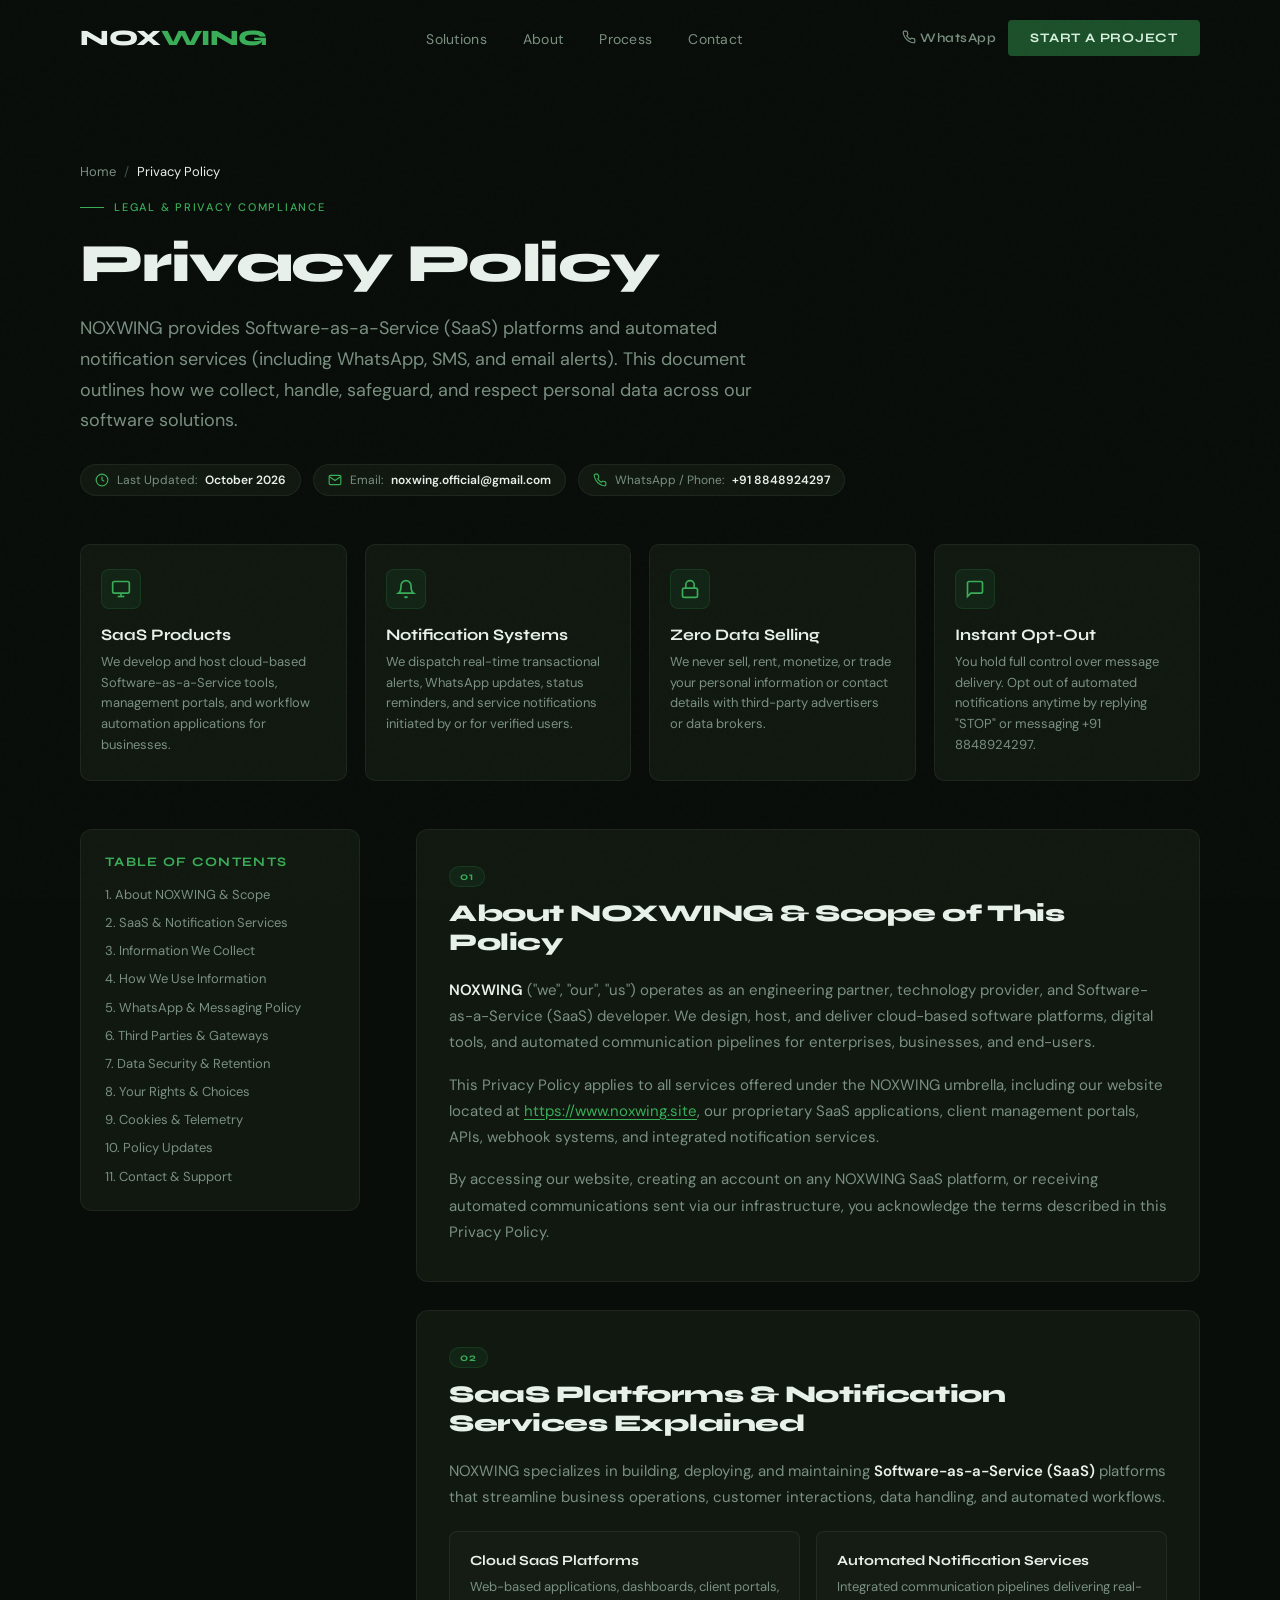
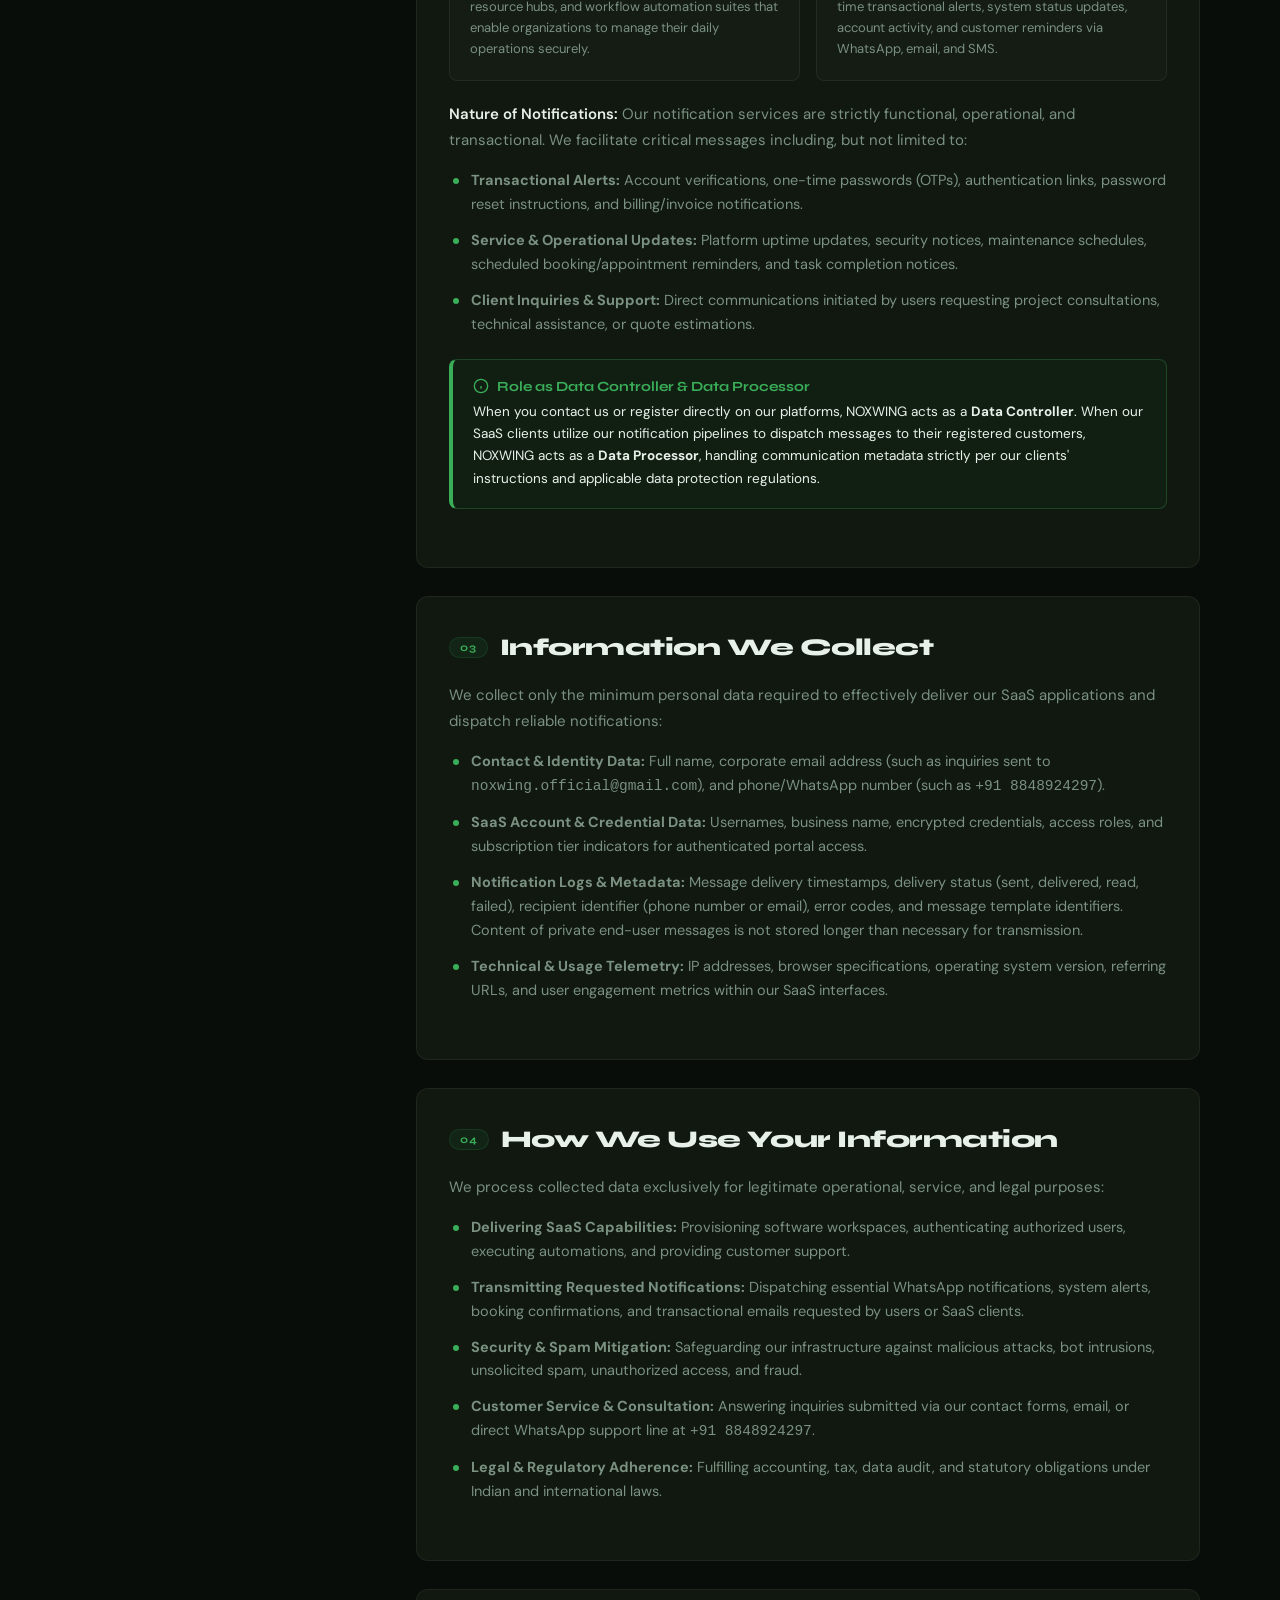
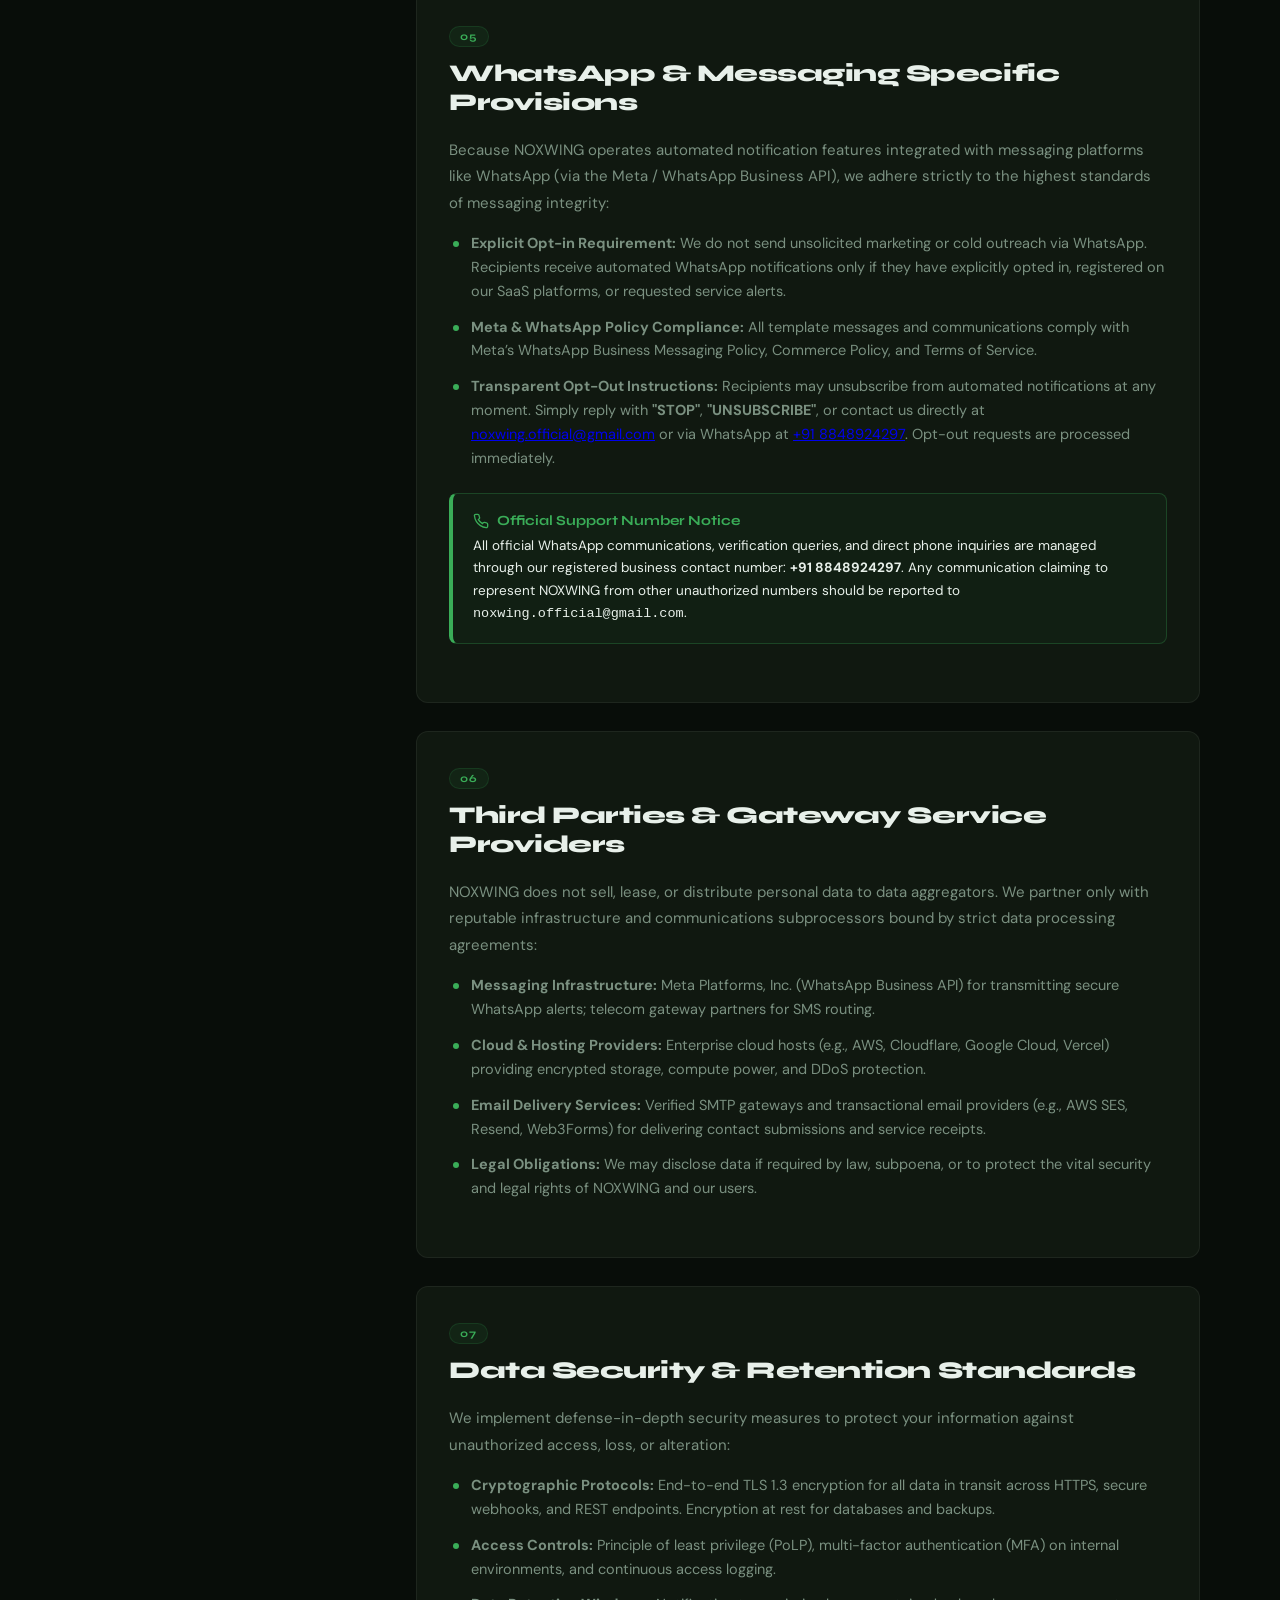
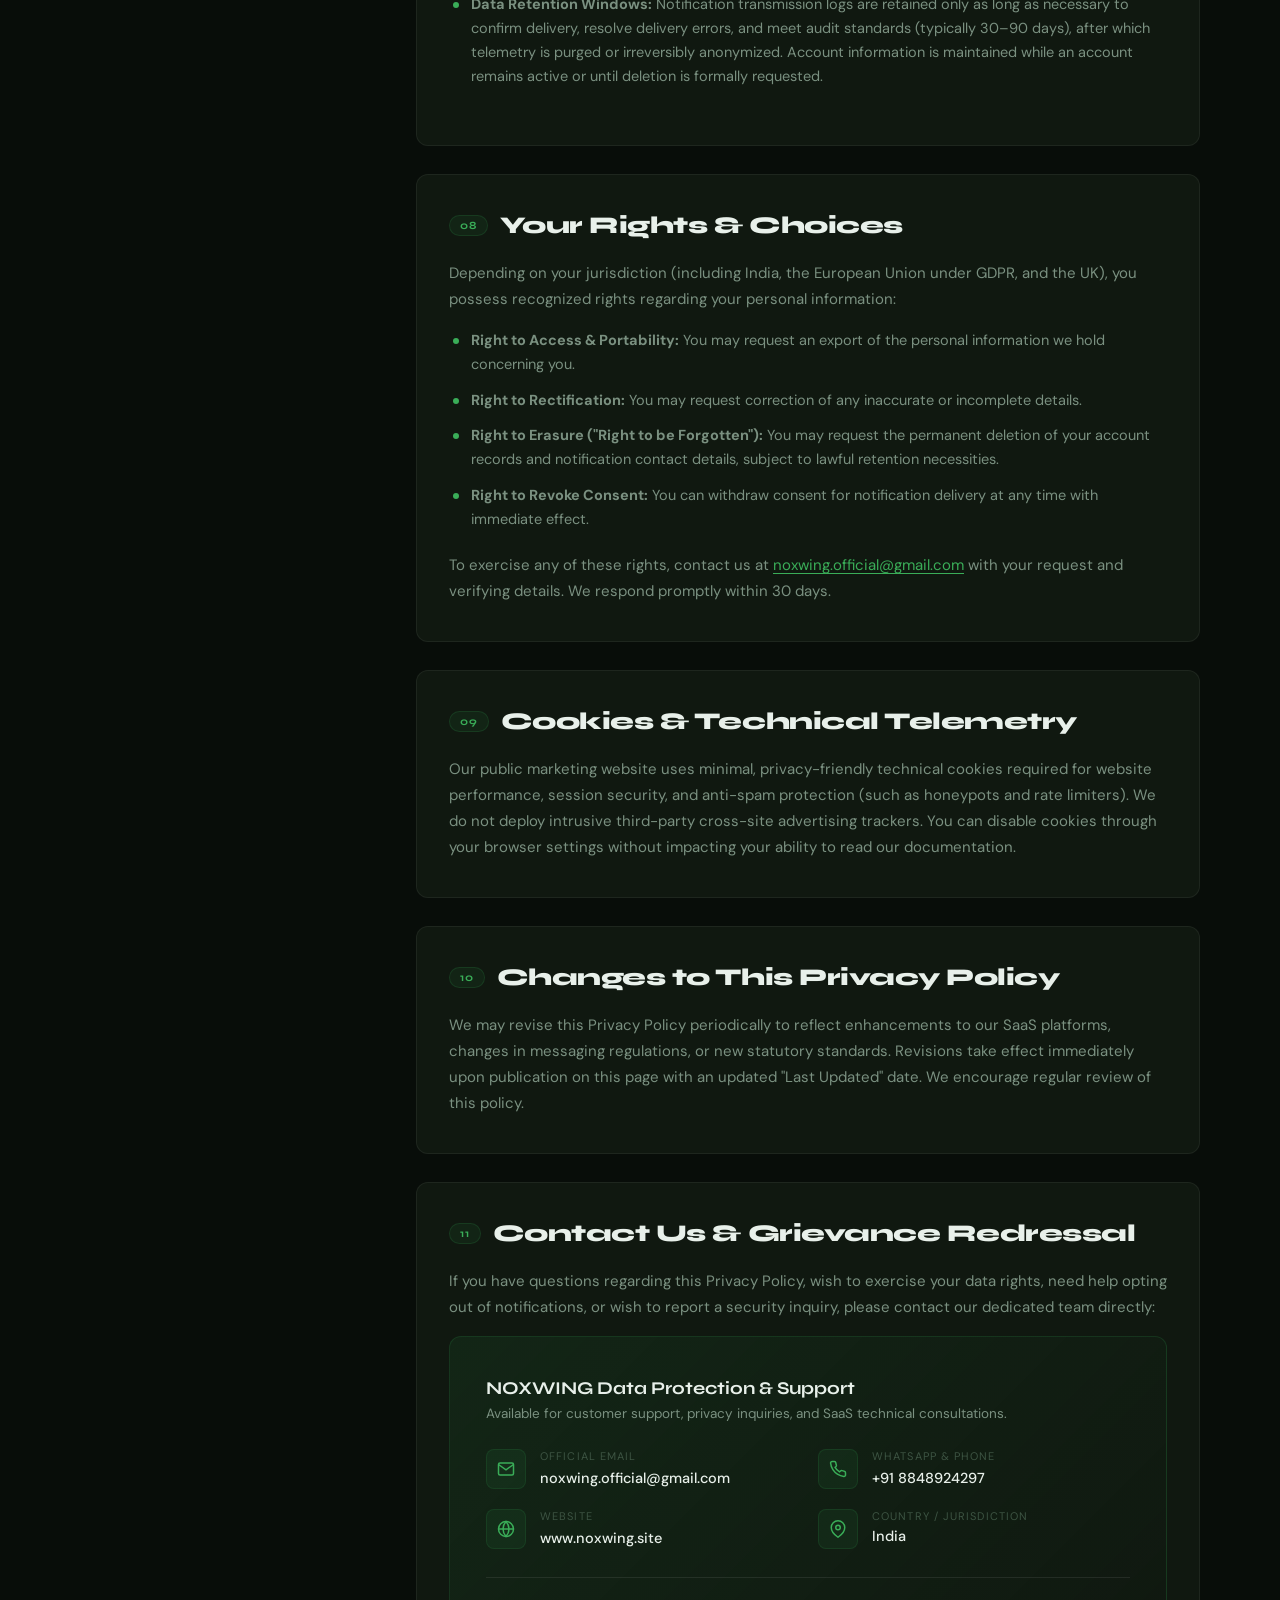
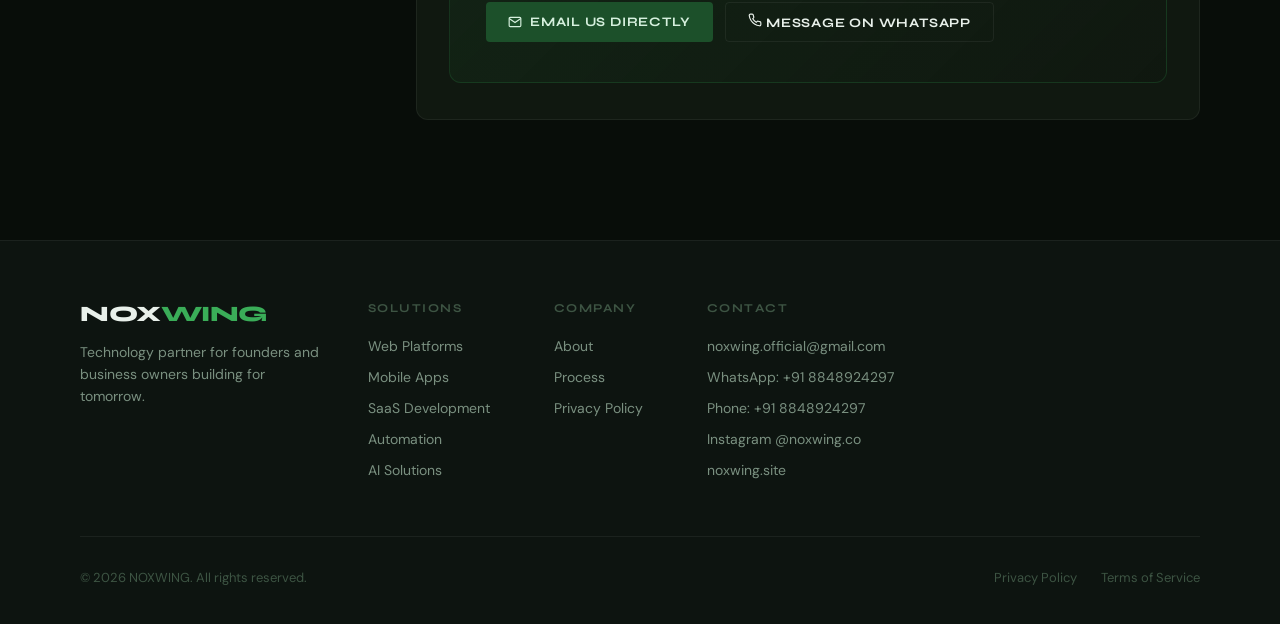
==== privacy.html @ ae10fa42 "feat: add SaaS & notification privacy policy and update footer contact info" ====
<!DOCTYPE html>
<html lang="en">

<head>
    <meta charset="UTF-8" />
    <meta name="viewport" content="width=device-width, initial-scale=1.0" />
    <meta http-equiv="X-UA-Compatible" content="IE=edge" />

    <meta name="theme-color" content="#080d09" />
    <meta name="googlebot" content="index, follow">
    <meta http-equiv="Content-Security-Policy" content="upgrade-insecure-requests">

    <title>Privacy Policy — NOXWING SaaS & Notification Services</title>

    <meta name="description"
        content="Privacy Policy for NOXWING. Learn how we collect, process, and protect data across our SaaS platforms and automated notification services (including WhatsApp and email)." />
    <meta name="keywords"
        content="NOXWING privacy policy, SaaS privacy, notification services privacy, WhatsApp notification policy, data protection, software as a service" />
    <meta name="author" content="NOXWING" />
    <meta name="robots" content="index, follow, max-image-preview:large" />

    <link rel="canonical" href="https://www.noxwing.site/privacy.html" />

    <!-- CSS -->
    <link rel="preload" href="/src/css/styles.css" as="style">
    <link rel="stylesheet" href="/src/css/styles.css" />

    <!-- FAVICONS -->
    <link rel="icon" href="/public/favicon.ico">
    <link rel="apple-touch-icon" sizes="180x180" href="/public/apple-touch-icon.png">
    <link rel="icon" type="image/png" sizes="32x32" href="/public/favicon-32x32.png">
    <link rel="icon" type="image/png" sizes="16x16" href="/public/favicon-16x16.png">
    <link rel="manifest" href="/public/site.webmanifest">

    <!-- OPEN GRAPH -->
    <meta property="og:type" content="website" />
    <meta property="og:title" content="Privacy Policy — NOXWING SaaS & Notification Services" />
    <meta property="og:description"
        content="Learn how NOXWING handles user data with integrity across our SaaS platforms and notification systems." />
    <meta property="og:url" content="https://www.noxwing.site/privacy.html" />
    <meta property="og:image" content="https://www.noxwing.site/public/og-image.jpg" />

    <!-- TWITTER -->
    <meta name="twitter:card" content="summary_large_image" />
    <meta name="twitter:title" content="Privacy Policy — NOXWING SaaS & Notification Services" />
    <meta name="twitter:description"
        content="Learn how NOXWING handles user data with integrity across our SaaS platforms and notification systems." />
    <meta name="twitter:image" content="https://www.noxwing.site/public/og-image.jpg" />

    <!-- SCHEMA -->
    <script type="application/ld+json">
    {
      "@context": "https://schema.org",
      "@type": "WebPage",
      "name": "NOXWING Privacy Policy",
      "url": "https://www.noxwing.site/privacy.html",
      "description": "Privacy Policy for NOXWING SaaS platforms and automated notification services.",
      "publisher": {
        "@type": "Organization",
        "name": "NOXWING",
        "url": "https://www.noxwing.site/",
        "logo": "https://www.noxwing.site/public/logo.png",
        "email": "noxwing.official@gmail.com",
        "telephone": "+918848924297"
      }
    }
    </script>

    <!-- FONTS -->
    <link rel="preconnect" href="https://fonts.googleapis.com" />
    <link rel="preconnect" href="https://fonts.gstatic.com" crossorigin />
    <link href="https://fonts.googleapis.com/css2?family=Syne:wght@500;700;800&family=DM+Sans:wght@300;400;500;600&display=swap" rel="stylesheet" />
</head>

<body>

    <!-- NAV -->
    <nav id="navbar" class="scrolled">
        <div class="container">
            <div class="nav-inner">
                <a href="/" class="nav-logo">NOX<span>WING</span></a>
                <ul class="nav-links">
                    <li><a href="/#services">Solutions</a></li>
                    <li><a href="/#diff">About</a></li>
                    <li><a href="/#process">Process</a></li>
                    <li><a href="/#cta">Contact</a></li>
                </ul>
                <div class="nav-cta">
                    <a href="https://wa.me/918848924297" target="_blank" rel="noopener noreferrer" class="btn-ghost">
                        <svg width="14" height="14" viewBox="0 0 24 24" fill="none" stroke="currentColor" stroke-width="2" style="margin-right:4px;">
                            <path d="M22 16.92v3a2 2 0 0 1-2.18 2 19.79 19.79 0 0 1-8.63-3.07 19.5 19.5 0 0 1-6-6 19.79 19.79 0 0 1-3.07-8.67A2 2 0 0 1 4.11 2h3a2 2 0 0 1 2 1.72 12.84 12.84 0 0 0 .7 2.81 2 2 0 0 1-.45 2.11L8.09 9.91a16 16 0 0 0 6 6l1.27-1.27a2 2 0 0 1 2.11-.45 12.84 12.84 0 0 0 2.81.7A2 2 0 0 1 22 16.92z" />
                        </svg>
                        WhatsApp
                    </a>
                    <a href="/#cta" class="btn-primary">Start a Project</a>
                    <button class="nav-hamburger" id="nav-hamburger" aria-label="Open menu">
                        <span></span><span></span><span></span>
                    </button>
                </div>
            </div>
        </div>
    </nav>

    <!-- MOBILE MENU -->
    <div class="mobile-menu" id="mobile-menu">
        <a href="/" class="mobile-nav-link">Home</a>
        <a href="/#services" class="mobile-nav-link">Solutions</a>
        <a href="/#process" class="mobile-nav-link">Process</a>
        <a href="/#cta" class="mobile-nav-link">Contact</a>
        <div class="mobile-menu-actions">
            <a href="https://wa.me/918848924297" target="_blank" rel="noopener noreferrer" class="btn-outline mobile-nav-link">+91 8848924297</a>
            <a href="/#cta" class="btn-primary mobile-nav-link">Start a Project</a>
        </div>
    </div>

    <!-- MAIN CONTENT -->
    <main class="policy-main">
        <div class="container">

            <!-- HERO -->
            <div class="policy-hero">
                <div class="policy-breadcrumb">
                    <a href="/">Home</a>
                    <span>/</span>
                    <span style="color: var(--text);">Privacy Policy</span>
                </div>
                <div class="section-tag">LEGAL & PRIVACY COMPLIANCE</div>
                <h1 class="policy-title">Privacy Policy</h1>
                <p class="policy-subtitle">
                    NOXWING provides Software-as-a-Service (SaaS) platforms and automated notification services (including WhatsApp, SMS, and email alerts). This document outlines how we collect, handle, safeguard, and respect personal data across our software solutions.
                </p>

                <div class="policy-meta-bar">
                    <div class="policy-meta-pill">
                        <svg width="14" height="14" viewBox="0 0 24 24" fill="none" stroke="currentColor" stroke-width="2">
                            <circle cx="12" cy="12" r="10" />
                            <polyline points="12 6 12 12 16 14" />
                        </svg>
                        Last Updated: <strong>October 2026</strong>
                    </div>
                    <div class="policy-meta-pill">
                        <svg width="14" height="14" viewBox="0 0 24 24" fill="none" stroke="currentColor" stroke-width="2">
                            <path d="M4 4h16c1.1 0 2 .9 2 2v12c0 1.1-.9 2-2 2H4c-1.1 0-2-.9-2-2V6c0-1.1.9-2 2-2z" />
                            <polyline points="22,6 12,13 2,6" />
                        </svg>
                        Email: <strong>noxwing.official@gmail.com</strong>
                    </div>
                    <div class="policy-meta-pill">
                        <svg width="14" height="14" viewBox="0 0 24 24" fill="none" stroke="currentColor" stroke-width="2">
                            <path d="M22 16.92v3a2 2 0 0 1-2.18 2 19.79 19.79 0 0 1-8.63-3.07 19.5 19.5 0 0 1-6-6 19.79 19.79 0 0 1-3.07-8.67A2 2 0 0 1 4.11 2h3a2 2 0 0 1 2 1.72 12.84 12.84 0 0 0 .7 2.81 2 2 0 0 1-.45 2.11L8.09 9.91a16 16 0 0 0 6 6l1.27-1.27a2 2 0 0 1 2.11-.45 12.84 12.84 0 0 0 2.81.7A2 2 0 0 1 22 16.92z" />
                        </svg>
                        WhatsApp / Phone: <strong>+91 8848924297</strong>
                    </div>
                </div>
            </div>

            <!-- KEY PILLARS (SUMMARY CARDS) -->
            <div class="policy-summary-grid">
                <div class="policy-summary-card">
                    <div class="policy-summary-icon">
                        <svg width="20" height="20" viewBox="0 0 24 24" fill="none" stroke="currentColor" stroke-width="2">
                            <rect x="2" y="3" width="20" height="14" rx="2" ry="2" />
                            <line x1="8" y1="21" x2="16" y2="21" />
                            <line x1="12" y1="17" x2="12" y2="21" />
                        </svg>
                    </div>
                    <div class="policy-summary-title">SaaS Products</div>
                    <p class="policy-summary-desc">
                        We develop and host cloud-based Software-as-a-Service tools, management portals, and workflow automation applications for businesses.
                    </p>
                </div>

                <div class="policy-summary-card">
                    <div class="policy-summary-icon">
                        <svg width="20" height="20" viewBox="0 0 24 24" fill="none" stroke="currentColor" stroke-width="2">
                            <path d="M18 8A6 6 0 0 0 6 8c0 7-3 9-3 9h18s-3-2-3-9" />
                            <path d="M13.73 21a2 2 0 0 1-3.46 0" />
                        </svg>
                    </div>
                    <div class="policy-summary-title">Notification Systems</div>
                    <p class="policy-summary-desc">
                        We dispatch real-time transactional alerts, WhatsApp updates, status reminders, and service notifications initiated by or for verified users.
                    </p>
                </div>

                <div class="policy-summary-card">
                    <div class="policy-summary-icon">
                        <svg width="20" height="20" viewBox="0 0 24 24" fill="none" stroke="currentColor" stroke-width="2">
                            <rect x="3" y="11" width="18" height="11" rx="2" ry="2" />
                            <path d="M7 11V7a5 5 0 0 1 10 0v4" />
                        </svg>
                    </div>
                    <div class="policy-summary-title">Zero Data Selling</div>
                    <p class="policy-summary-desc">
                        We never sell, rent, monetize, or trade your personal information or contact details with third-party advertisers or data brokers.
                    </p>
                </div>

                <div class="policy-summary-card">
                    <div class="policy-summary-icon">
                        <svg width="20" height="20" viewBox="0 0 24 24" fill="none" stroke="currentColor" stroke-width="2">
                            <path d="M21 15a2 2 0 0 1-2 2H7l-4 4V5a2 2 0 0 1 2-2h14a2 2 0 0 1 2 2z" />
                        </svg>
                    </div>
                    <div class="policy-summary-title">Instant Opt-Out</div>
                    <p class="policy-summary-desc">
                        You hold full control over message delivery. Opt out of automated notifications anytime by replying "STOP" or messaging +91 8848924297.
                    </p>
                </div>
            </div>

            <!-- LAYOUT WITH SIDEBAR TOC & CONTENT -->
            <div class="policy-layout">

                <!-- SIDEBAR TOC -->
                <aside class="policy-sidebar">
                    <div class="policy-toc-title">Table of Contents</div>
                    <ul class="policy-toc-list">
                        <li><a href="#section-1" class="policy-toc-link">1. About NOXWING & Scope</a></li>
                        <li><a href="#section-2" class="policy-toc-link">2. SaaS & Notification Services</a></li>
                        <li><a href="#section-3" class="policy-toc-link">3. Information We Collect</a></li>
                        <li><a href="#section-4" class="policy-toc-link">4. How We Use Information</a></li>
                        <li><a href="#section-5" class="policy-toc-link">5. WhatsApp & Messaging Policy</a></li>
                        <li><a href="#section-6" class="policy-toc-link">6. Third Parties & Gateways</a></li>
                        <li><a href="#section-7" class="policy-toc-link">7. Data Security & Retention</a></li>
                        <li><a href="#section-8" class="policy-toc-link">8. Your Rights & Choices</a></li>
                        <li><a href="#section-9" class="policy-toc-link">9. Cookies & Telemetry</a></li>
                        <li><a href="#section-10" class="policy-toc-link">10. Policy Updates</a></li>
                        <li><a href="#section-11" class="policy-toc-link">11. Contact & Support</a></li>
                    </ul>
                </aside>

                <!-- MAIN ARTICLE CONTENT -->
                <div class="policy-content">

                    <!-- SECTION 1 -->
                    <section id="section-1" class="policy-section-card">
                        <div class="policy-section-header">
                            <span class="policy-section-badge">01</span>
                            <h2 class="policy-section-title">About NOXWING & Scope of This Policy</h2>
                        </div>
                        <p class="policy-p">
                            <strong>NOXWING</strong> ("we", "our", "us") operates as an engineering partner, technology provider, and Software-as-a-Service (SaaS) developer. We design, host, and deliver cloud-based software platforms, digital tools, and automated communication pipelines for enterprises, businesses, and end-users.
                        </p>
                        <p class="policy-p">
                            This Privacy Policy applies to all services offered under the NOXWING umbrella, including our website located at <a href="https://www.noxwing.site/">https://www.noxwing.site</a>, our proprietary SaaS applications, client management portals, APIs, webhook systems, and integrated notification services.
                        </p>
                        <p class="policy-p">
                            By accessing our website, creating an account on any NOXWING SaaS platform, or receiving automated communications sent via our infrastructure, you acknowledge the terms described in this Privacy Policy.
                        </p>
                    </section>

                    <!-- SECTION 2 -->
                    <section id="section-2" class="policy-section-card">
                        <div class="policy-section-header">
                            <span class="policy-section-badge">02</span>
                            <h2 class="policy-section-title">SaaS Platforms & Notification Services Explained</h2>
                        </div>
                        <p class="policy-p">
                            NOXWING specializes in building, deploying, and maintaining <strong>Software-as-a-Service (SaaS)</strong> platforms that streamline business operations, customer interactions, data handling, and automated workflows.
                        </p>

                        <div class="policy-grid-2">
                            <div class="policy-box">
                                <div class="policy-box-title">Cloud SaaS Platforms</div>
                                <div class="policy-box-desc">
                                    Web-based applications, dashboards, client portals, resource hubs, and workflow automation suites that enable organizations to manage their daily operations securely.
                                </div>
                            </div>
                            <div class="policy-box">
                                <div class="policy-box-title">Automated Notification Services</div>
                                <div class="policy-box-desc">
                                    Integrated communication pipelines delivering real-time transactional alerts, system status updates, account activity, and customer reminders via WhatsApp, email, and SMS.
                                </div>
                            </div>
                        </div>

                        <p class="policy-p">
                            <strong>Nature of Notifications:</strong> Our notification services are strictly functional, operational, and transactional. We facilitate critical messages including, but not limited to:
                        </p>
                        <ul class="policy-list">
                            <li class="policy-list-item">
                                <span class="policy-list-bullet"></span>
                                <div><strong>Transactional Alerts:</strong> Account verifications, one-time passwords (OTPs), authentication links, password reset instructions, and billing/invoice notifications.</div>
                            </li>
                            <li class="policy-list-item">
                                <span class="policy-list-bullet"></span>
                                <div><strong>Service & Operational Updates:</strong> Platform uptime updates, security notices, maintenance schedules, scheduled booking/appointment reminders, and task completion notices.</div>
                            </li>
                            <li class="policy-list-item">
                                <span class="policy-list-bullet"></span>
                                <div><strong>Client Inquiries & Support:</strong> Direct communications initiated by users requesting project consultations, technical assistance, or quote estimations.</div>
                            </li>
                        </ul>

                        <div class="policy-callout">
                            <div class="policy-callout-title">
                                <svg width="16" height="16" viewBox="0 0 24 24" fill="none" stroke="currentColor" stroke-width="2">
                                    <circle cx="12" cy="12" r="10" />
                                    <line x1="12" y1="16" x2="12" y2="12" />
                                    <line x1="12" y1="8" x2="12.01" y2="8" />
                                </svg>
                                Role as Data Controller & Data Processor
                            </div>
                            <div class="policy-callout-text">
                                When you contact us or register directly on our platforms, NOXWING acts as a <strong>Data Controller</strong>. When our SaaS clients utilize our notification pipelines to dispatch messages to their registered customers, NOXWING acts as a <strong>Data Processor</strong>, handling communication metadata strictly per our clients' instructions and applicable data protection regulations.
                            </div>
                        </div>
                    </section>

                    <!-- SECTION 3 -->
                    <section id="section-3" class="policy-section-card">
                        <div class="policy-section-header">
                            <span class="policy-section-badge">03</span>
                            <h2 class="policy-section-title">Information We Collect</h2>
                        </div>
                        <p class="policy-p">
                            We collect only the minimum personal data required to effectively deliver our SaaS applications and dispatch reliable notifications:
                        </p>

                        <ul class="policy-list">
                            <li class="policy-list-item">
                                <span class="policy-list-bullet"></span>
                                <div><strong>Contact & Identity Data:</strong> Full name, corporate email address (such as inquiries sent to <code>noxwing.official@gmail.com</code>), and phone/WhatsApp number (such as <code>+91 8848924297</code>).</div>
                            </li>
                            <li class="policy-list-item">
                                <span class="policy-list-bullet"></span>
                                <div><strong>SaaS Account & Credential Data:</strong> Usernames, business name, encrypted credentials, access roles, and subscription tier indicators for authenticated portal access.</div>
                            </li>
                            <li class="policy-list-item">
                                <span class="policy-list-bullet"></span>
                                <div><strong>Notification Logs & Metadata:</strong> Message delivery timestamps, delivery status (sent, delivered, read, failed), recipient identifier (phone number or email), error codes, and message template identifiers. Content of private end-user messages is not stored longer than necessary for transmission.</div>
                            </li>
                            <li class="policy-list-item">
                                <span class="policy-list-bullet"></span>
                                <div><strong>Technical & Usage Telemetry:</strong> IP addresses, browser specifications, operating system version, referring URLs, and user engagement metrics within our SaaS interfaces.</div>
                            </li>
                        </ul>
                    </section>

                    <!-- SECTION 4 -->
                    <section id="section-4" class="policy-section-card">
                        <div class="policy-section-header">
                            <span class="policy-section-badge">04</span>
                            <h2 class="policy-section-title">How We Use Your Information</h2>
                        </div>
                        <p class="policy-p">We process collected data exclusively for legitimate operational, service, and legal purposes:</p>
                        <ul class="policy-list">
                            <li class="policy-list-item">
                                <span class="policy-list-bullet"></span>
                                <div><strong>Delivering SaaS Capabilities:</strong> Provisioning software workspaces, authenticating authorized users, executing automations, and providing customer support.</div>
                            </li>
                            <li class="policy-list-item">
                                <span class="policy-list-bullet"></span>
                                <div><strong>Transmitting Requested Notifications:</strong> Dispatching essential WhatsApp notifications, system alerts, booking confirmations, and transactional emails requested by users or SaaS clients.</div>
                            </li>
                            <li class="policy-list-item">
                                <span class="policy-list-bullet"></span>
                                <div><strong>Security & Spam Mitigation:</strong> Safeguarding our infrastructure against malicious attacks, bot intrusions, unsolicited spam, unauthorized access, and fraud.</div>
                            </li>
                            <li class="policy-list-item">
                                <span class="policy-list-bullet"></span>
                                <div><strong>Customer Service & Consultation:</strong> Answering inquiries submitted via our contact forms, email, or direct WhatsApp support line at <code>+91 8848924297</code>.</div>
                            </li>
                            <li class="policy-list-item">
                                <span class="policy-list-bullet"></span>
                                <div><strong>Legal & Regulatory Adherence:</strong> Fulfilling accounting, tax, data audit, and statutory obligations under Indian and international laws.</div>
                            </li>
                        </ul>
                    </section>

                    <!-- SECTION 5 -->
                    <section id="section-5" class="policy-section-card">
                        <div class="policy-section-header">
                            <span class="policy-section-badge">05</span>
                            <h2 class="policy-section-title">WhatsApp & Messaging Specific Provisions</h2>
                        </div>
                        <p class="policy-p">
                            Because NOXWING operates automated notification features integrated with messaging platforms like WhatsApp (via the Meta / WhatsApp Business API), we adhere strictly to the highest standards of messaging integrity:
                        </p>

                        <ul class="policy-list">
                            <li class="policy-list-item">
                                <span class="policy-list-bullet"></span>
                                <div><strong>Explicit Opt-in Requirement:</strong> We do not send unsolicited marketing or cold outreach via WhatsApp. Recipients receive automated WhatsApp notifications only if they have explicitly opted in, registered on our SaaS platforms, or requested service alerts.</div>
                            </li>
                            <li class="policy-list-item">
                                <span class="policy-list-bullet"></span>
                                <div><strong>Meta & WhatsApp Policy Compliance:</strong> All template messages and communications comply with Meta’s WhatsApp Business Messaging Policy, Commerce Policy, and Terms of Service.</div>
                            </li>
                            <li class="policy-list-item">
                                <span class="policy-list-bullet"></span>
                                <div><strong>Transparent Opt-Out Instructions:</strong> Recipients may unsubscribe from automated notifications at any moment. Simply reply with <strong>"STOP"</strong>, <strong>"UNSUBSCRIBE"</strong>, or contact us directly at <a href="mailto:noxwing.official@gmail.com">noxwing.official@gmail.com</a> or via WhatsApp at <a href="https://wa.me/918848924297">+91 8848924297</a>. Opt-out requests are processed immediately.</div>
                            </li>
                        </ul>

                        <div class="policy-callout">
                            <div class="policy-callout-title">
                                <svg width="16" height="16" viewBox="0 0 24 24" fill="none" stroke="currentColor" stroke-width="2">
                                    <path d="M22 16.92v3a2 2 0 0 1-2.18 2 19.79 19.79 0 0 1-8.63-3.07 19.5 19.5 0 0 1-6-6 19.79 19.79 0 0 1-3.07-8.67A2 2 0 0 1 4.11 2h3a2 2 0 0 1 2 1.72 12.84 12.84 0 0 0 .7 2.81 2 2 0 0 1-.45 2.11L8.09 9.91a16 16 0 0 0 6 6l1.27-1.27a2 2 0 0 1 2.11-.45 12.84 12.84 0 0 0 2.81.7A2 2 0 0 1 22 16.92z" />
                                </svg>
                                Official Support Number Notice
                            </div>
                            <div class="policy-callout-text">
                                All official WhatsApp communications, verification queries, and direct phone inquiries are managed through our registered business contact number: <strong>+91 8848924297</strong>. Any communication claiming to represent NOXWING from other unauthorized numbers should be reported to <code>noxwing.official@gmail.com</code>.
                            </div>
                        </div>
                    </section>

                    <!-- SECTION 6 -->
                    <section id="section-6" class="policy-section-card">
                        <div class="policy-section-header">
                            <span class="policy-section-badge">06</span>
                            <h2 class="policy-section-title">Third Parties & Gateway Service Providers</h2>
                        </div>
                        <p class="policy-p">
                            NOXWING does not sell, lease, or distribute personal data to data aggregators. We partner only with reputable infrastructure and communications subprocessors bound by strict data processing agreements:
                        </p>
                        <ul class="policy-list">
                            <li class="policy-list-item">
                                <span class="policy-list-bullet"></span>
                                <div><strong>Messaging Infrastructure:</strong> Meta Platforms, Inc. (WhatsApp Business API) for transmitting secure WhatsApp alerts; telecom gateway partners for SMS routing.</div>
                            </li>
                            <li class="policy-list-item">
                                <span class="policy-list-bullet"></span>
                                <div><strong>Cloud & Hosting Providers:</strong> Enterprise cloud hosts (e.g., AWS, Cloudflare, Google Cloud, Vercel) providing encrypted storage, compute power, and DDoS protection.</div>
                            </li>
                            <li class="policy-list-item">
                                <span class="policy-list-bullet"></span>
                                <div><strong>Email Delivery Services:</strong> Verified SMTP gateways and transactional email providers (e.g., AWS SES, Resend, Web3Forms) for delivering contact submissions and service receipts.</div>
                            </li>
                            <li class="policy-list-item">
                                <span class="policy-list-bullet"></span>
                                <div><strong>Legal Obligations:</strong> We may disclose data if required by law, subpoena, or to protect the vital security and legal rights of NOXWING and our users.</div>
                            </li>
                        </ul>
                    </section>

                    <!-- SECTION 7 -->
                    <section id="section-7" class="policy-section-card">
                        <div class="policy-section-header">
                            <span class="policy-section-badge">07</span>
                            <h2 class="policy-section-title">Data Security & Retention Standards</h2>
                        </div>
                        <p class="policy-p">
                            We implement defense-in-depth security measures to protect your information against unauthorized access, loss, or alteration:
                        </p>
                        <ul class="policy-list">
                            <li class="policy-list-item">
                                <span class="policy-list-bullet"></span>
                                <div><strong>Cryptographic Protocols:</strong> End-to-end TLS 1.3 encryption for all data in transit across HTTPS, secure webhooks, and REST endpoints. Encryption at rest for databases and backups.</div>
                            </li>
                            <li class="policy-list-item">
                                <span class="policy-list-bullet"></span>
                                <div><strong>Access Controls:</strong> Principle of least privilege (PoLP), multi-factor authentication (MFA) on internal environments, and continuous access logging.</div>
                            </li>
                            <li class="policy-list-item">
                                <span class="policy-list-bullet"></span>
                                <div><strong>Data Retention Windows:</strong> Notification transmission logs are retained only as long as necessary to confirm delivery, resolve delivery errors, and meet audit standards (typically 30–90 days), after which telemetry is purged or irreversibly anonymized. Account information is maintained while an account remains active or until deletion is formally requested.</div>
                            </li>
                        </ul>
                    </section>

                    <!-- SECTION 8 -->
                    <section id="section-8" class="policy-section-card">
                        <div class="policy-section-header">
                            <span class="policy-section-badge">08</span>
                            <h2 class="policy-section-title">Your Rights & Choices</h2>
                        </div>
                        <p class="policy-p">
                            Depending on your jurisdiction (including India, the European Union under GDPR, and the UK), you possess recognized rights regarding your personal information:
                        </p>
                        <ul class="policy-list">
                            <li class="policy-list-item">
                                <span class="policy-list-bullet"></span>
                                <div><strong>Right to Access & Portability:</strong> You may request an export of the personal information we hold concerning you.</div>
                            </li>
                            <li class="policy-list-item">
                                <span class="policy-list-bullet"></span>
                                <div><strong>Right to Rectification:</strong> You may request correction of any inaccurate or incomplete details.</div>
                            </li>
                            <li class="policy-list-item">
                                <span class="policy-list-bullet"></span>
                                <div><strong>Right to Erasure ("Right to be Forgotten"):</strong> You may request the permanent deletion of your account records and notification contact details, subject to lawful retention necessities.</div>
                            </li>
                            <li class="policy-list-item">
                                <span class="policy-list-bullet"></span>
                                <div><strong>Right to Revoke Consent:</strong> You can withdraw consent for notification delivery at any time with immediate effect.</div>
                            </li>
                        </ul>
                        <p class="policy-p">
                            To exercise any of these rights, contact us at <a href="mailto:noxwing.official@gmail.com">noxwing.official@gmail.com</a> with your request and verifying details. We respond promptly within 30 days.
                        </p>
                    </section>

                    <!-- SECTION 9 -->
                    <section id="section-9" class="policy-section-card">
                        <div class="policy-section-header">
                            <span class="policy-section-badge">09</span>
                            <h2 class="policy-section-title">Cookies & Technical Telemetry</h2>
                        </div>
                        <p class="policy-p">
                            Our public marketing website uses minimal, privacy-friendly technical cookies required for website performance, session security, and anti-spam protection (such as honeypots and rate limiters). We do not deploy intrusive third-party cross-site advertising trackers. You can disable cookies through your browser settings without impacting your ability to read our documentation.
                        </p>
                    </section>

                    <!-- SECTION 10 -->
                    <section id="section-10" class="policy-section-card">
                        <div class="policy-section-header">
                            <span class="policy-section-badge">10</span>
                            <h2 class="policy-section-title">Changes to This Privacy Policy</h2>
                        </div>
                        <p class="policy-p">
                            We may revise this Privacy Policy periodically to reflect enhancements to our SaaS platforms, changes in messaging regulations, or new statutory standards. Revisions take effect immediately upon publication on this page with an updated "Last Updated" date. We encourage regular review of this policy.
                        </p>
                    </section>

                    <!-- SECTION 11: CONTACT CARD -->
                    <section id="section-11" class="policy-section-card">
                        <div class="policy-section-header">
                            <span class="policy-section-badge">11</span>
                            <h2 class="policy-section-title">Contact Us & Grievance Redressal</h2>
                        </div>
                        <p class="policy-p">
                            If you have questions regarding this Privacy Policy, wish to exercise your data rights, need help opting out of notifications, or wish to report a security inquiry, please contact our dedicated team directly:
                        </p>

                        <div class="policy-contact-card">
                            <div class="policy-box-title" style="font-size: 18px; margin-bottom: 4px;">NOXWING Data Protection & Support</div>
                            <p style="font-size: 13.5px; color: var(--text-muted); line-height: 1.6;">
                                Available for customer support, privacy inquiries, and SaaS technical consultations.
                            </p>

                            <div class="policy-contact-grid">
                                <div class="policy-contact-item">
                                    <div class="policy-contact-icon">
                                        <svg width="18" height="18" viewBox="0 0 24 24" fill="none" stroke="currentColor" stroke-width="2">
                                            <path d="M4 4h16c1.1 0 2 .9 2 2v12c0 1.1-.9 2-2 2H4c-1.1 0-2-.9-2-2V6c0-1.1.9-2 2-2z" />
                                            <polyline points="22,6 12,13 2,6" />
                                        </svg>
                                    </div>
                                    <div>
                                        <div class="policy-contact-label">Official Email</div>
                                        <a href="mailto:noxwing.official@gmail.com" class="policy-contact-val">noxwing.official@gmail.com</a>
                                    </div>
                                </div>

                                <div class="policy-contact-item">
                                    <div class="policy-contact-icon">
                                        <svg width="18" height="18" viewBox="0 0 24 24" fill="none" stroke="currentColor" stroke-width="2">
                                            <path d="M22 16.92v3a2 2 0 0 1-2.18 2 19.79 19.79 0 0 1-8.63-3.07 19.5 19.5 0 0 1-6-6 19.79 19.79 0 0 1-3.07-8.67A2 2 0 0 1 4.11 2h3a2 2 0 0 1 2 1.72 12.84 12.84 0 0 0 .7 2.81 2 2 0 0 1-.45 2.11L8.09 9.91a16 16 0 0 0 6 6l1.27-1.27a2 2 0 0 1 2.11-.45 12.84 12.84 0 0 0 2.81.7A2 2 0 0 1 22 16.92z" />
                                        </svg>
                                    </div>
                                    <div>
                                        <div class="policy-contact-label">WhatsApp & Phone</div>
                                        <a href="https://wa.me/918848924297" target="_blank" rel="noopener noreferrer" class="policy-contact-val">+91 8848924297</a>
                                    </div>
                                </div>

                                <div class="policy-contact-item">
                                    <div class="policy-contact-icon">
                                        <svg width="18" height="18" viewBox="0 0 24 24" fill="none" stroke="currentColor" stroke-width="2">
                                            <circle cx="12" cy="12" r="10" />
                                            <path d="M2 12h20M12 2a15.3 15.3 0 0 1 4 10 15.3 15.3 0 0 1-4 10 15.3 15.3 0 0 1-4-10 15.3 15.3 0 0 1 4-10z" />
                                        </svg>
                                    </div>
                                    <div>
                                        <div class="policy-contact-label">Website</div>
                                        <a href="https://www.noxwing.site/" target="_blank" rel="noopener noreferrer" class="policy-contact-val">www.noxwing.site</a>
                                    </div>
                                </div>

                                <div class="policy-contact-item">
                                    <div class="policy-contact-icon">
                                        <svg width="18" height="18" viewBox="0 0 24 24" fill="none" stroke="currentColor" stroke-width="2">
                                            <path d="M21 10c0 7-9 13-9 13s-9-6-9-13a9 9 0 0 1 18 0z" />
                                            <circle cx="12" cy="10" r="3" />
                                        </svg>
                                    </div>
                                    <div>
                                        <div class="policy-contact-label">Country / Jurisdiction</div>
                                        <div class="policy-contact-val">India</div>
                                    </div>
                                </div>
                            </div>

                            <div class="policy-actions-row">
                                <a href="mailto:noxwing.official@gmail.com" class="btn-primary">
                                    <svg width="14" height="14" viewBox="0 0 24 24" fill="none" stroke="currentColor" stroke-width="2">
                                        <path d="M4 4h16c1.1 0 2 .9 2 2v12c0 1.1-.9 2-2 2H4c-1.1 0-2-.9-2-2V6c0-1.1.9-2 2-2z" />
                                        <polyline points="22,6 12,13 2,6" />
                                    </svg>
                                    Email Us Directly
                                </a>
                                <a href="https://wa.me/918848924297" target="_blank" rel="noopener noreferrer" class="btn-outline">
                                    <svg width="14" height="14" viewBox="0 0 24 24" fill="none" stroke="currentColor" stroke-width="2">
                                        <path d="M22 16.92v3a2 2 0 0 1-2.18 2 19.79 19.79 0 0 1-8.63-3.07 19.5 19.5 0 0 1-6-6 19.79 19.79 0 0 1-3.07-8.67A2 2 0 0 1 4.11 2h3a2 2 0 0 1 2 1.72 12.84 12.84 0 0 0 .7 2.81 2 2 0 0 1-.45 2.11L8.09 9.91a16 16 0 0 0 6 6l1.27-1.27a2 2 0 0 1 2.11-.45 12.84 12.84 0 0 0 2.81.7A2 2 0 0 1 22 16.92z" />
                                    </svg>
                                    Message on WhatsApp
                                </a>
                            </div>
                        </div>
                    </section>

                </div>
            </div>

        </div>
    </main>

    <!-- FOOTER -->
    <footer>
        <div class="container">
            <div class="footer-top">
                <div class="footer-brand">
                    <div class="footer-logo">NOX<span>WING</span></div>
                    <p class="footer-tagline">Technology partner for founders and business owners building for tomorrow.
                    </p>
                </div>
                <div class="footer-cols">
                    <div>
                        <div class="footer-col-title">Solutions</div>
                        <ul class="footer-links">
                            <li><a href="/#services">Web Platforms</a></li>
                            <li><a href="/#services">Mobile Apps</a></li>
                            <li><a href="/#services">SaaS Development</a></li>
                            <li><a href="/#services">Automation</a></li>
                            <li><a href="/#services">AI Solutions</a></li>
                        </ul>
                    </div>
                    <div>
                        <div class="footer-col-title">Company</div>
                        <ul class="footer-links">
                            <li><a href="/#diff">About</a></li>
                            <li><a href="/#process">Process</a></li>
                            <li><a href="/privacy.html">Privacy Policy</a></li>
                        </ul>
                    </div>
                    <div style="grid-column: 1 / -1">
                        <div class="footer-col-title">Contact</div>
                        <ul class="footer-links">
                            <li><a href="mailto:noxwing.official@gmail.com">noxwing.official@gmail.com</a></li>
                            <li><a href="https://wa.me/918848924297" target="_blank"
                                    rel="noopener noreferrer">WhatsApp: +91 8848924297</a></li>
                            <li><a href="tel:+918848924297">Phone: +91 8848924297</a></li>
                            <li><a href="https://www.instagram.com/noxwing.co/" target="_blank"
                                    rel="noopener noreferrer">Instagram @noxwing.co</a></li>
                            <li><a href="https://www.noxwing.site/" target="_blank"
                                    rel="noopener noreferrer">noxwing.site</a></li>
                        </ul>
                    </div>
                </div>
            </div>
            <div class="footer-bottom">
                <span class="footer-copy">© 2026 NOXWING. All rights reserved.</span>
                <div class="footer-legal">
                    <a href="/privacy.html">Privacy Policy</a>
                    <a href="#">Terms of Service</a>
                </div>
            </div>
        </div>
    </footer>

    <script src="/src/js/main.js"></script>
</body>

</html>
---- src/css/styles.css ----
:root {
  --green: #1c502a;
  --green-mid: #2a7a40;
  --green-bright: #3aad58;
  --green-glow: rgba(28, 80, 42, 0.4);
  --green-soft: rgba(58, 173, 88, 0.08);
  --bg: #080d09;
  --bg-2: #0d1410;
  --bg-card: #101810;
  --border: rgba(255, 255, 255, 0.06);
  --border-green: rgba(28, 80, 42, 0.5);
  --text: #e8f0ea;
  --text-muted: #7a9080;
  --text-dim: #3d5443;
}

*,
*::before,
*::after {
  box-sizing: border-box;
  margin: 0;
  padding: 0;
}

html {
  scroll-behavior: smooth;
}

body {
  font-family: "DM Sans", sans-serif;
  background: var(--bg);
  color: var(--text);
  overflow-x: hidden;
  -webkit-font-smoothing: antialiased;
}

h1,
h2,
h3,
h4,
h5,
.font-display {
  font-family: "Syne", sans-serif;
}

/* ── PAGE LOADER ── */
#page-loader {
  position: fixed;
  inset: 0;
  z-index: 99999;
  background: var(--bg);
  display: flex;
  flex-direction: column;
  align-items: center;
  justify-content: center;
  gap: 28px;
  transition:
    opacity 0.7s cubic-bezier(0.16, 1, 0.3, 1),
    visibility 0.7s;
}

#page-loader.hidden {
  opacity: 0;
  visibility: hidden;
  pointer-events: none;
}

.loader-orb {
  position: absolute;
  width: 500px;
  height: 500px;
  border-radius: 50%;
  background: radial-gradient(
    circle,
    rgba(28, 80, 42, 0.2) 0%,
    transparent 70%
  );
  pointer-events: none;
  animation: orb-pulse 2.4s ease-in-out infinite;
}

@keyframes orb-pulse {
  0%,
  100% {
    transform: scale(1);
    opacity: 0.5;
  }

  50% {
    transform: scale(1.12);
    opacity: 1;
  }
}

.loader-logo {
  font-family: "Syne", sans-serif;
  font-size: 30px;
  font-weight: 800;
  letter-spacing: -0.5px;
  color: var(--text);
  position: relative;
  z-index: 1;
  animation: fadeUp 0.5s cubic-bezier(0.16, 1, 0.3, 1) 0.1s both;
}

.loader-logo span {
  color: var(--green-bright);
}

@keyframes fadeUp {
  from {
    opacity: 0;
    transform: translateY(14px);
  }

  to {
    opacity: 1;
    transform: translateY(0);
  }
}

.loader-bar-wrap {
  width: 220px;
  height: 2px;
  background: rgba(255, 255, 255, 0.05);
  border-radius: 2px;
  overflow: hidden;
  position: relative;
  z-index: 1;
  animation: fadeUp 0.4s cubic-bezier(0.16, 1, 0.3, 1) 0.2s both;
}

.loader-bar {
  height: 100%;
  width: 0%;
  background: linear-gradient(90deg, var(--green) 0%, var(--green-bright) 100%);
  border-radius: 2px;
  transition: width 0.3s cubic-bezier(0.16, 1, 0.3, 1);
}

.loader-label {
  font-size: 11px;
  letter-spacing: 0.16em;
  text-transform: uppercase;
  color: var(--text-dim);
  position: relative;
  z-index: 1;
  animation: fadeUp 0.4s cubic-bezier(0.16, 1, 0.3, 1) 0.3s both;
  min-height: 16px;
}

/* ── NOISE ── */
body::before {
  content: "";
  position: fixed;
  inset: 0;
  background-image: url("data:image/svg+xml,%3Csvg viewBox='0 0 256 256' xmlns='http://www.w3.org/2000/svg'%3E%3Cfilter id='n'%3E%3CfeTurbulence type='fractalNoise' baseFrequency='0.9' numOctaves='4' stitchTiles='stitch'/%3E%3C/filter%3E%3Crect width='100%25' height='100%25' filter='url(%23n)' opacity='0.035'/%3E%3C/svg%3E");
  pointer-events: none;
  z-index: 9999;
  opacity: 0.4;
}

/* ── SCROLLBAR ── */
::-webkit-scrollbar {
  width: 3px;
}

::-webkit-scrollbar-track {
  background: var(--bg);
}

::-webkit-scrollbar-thumb {
  background: var(--green);
  border-radius: 2px;
}

/* ── CONTAINER ── */
.container {
  max-width: 1200px;
  margin: 0 auto;
  padding: 0 16px;
}

@media (min-width: 480px) {
  .container {
    padding: 0 20px;
  }
}

@media (min-width: 768px) {
  .container {
    padding: 0 40px;
  }
}

/* ── NAV ── */
nav {
  position: fixed;
  top: 0;
  left: 0;
  right: 0;
  z-index: 100;
  padding: 16px 0;
  transition:
    background 0.4s,
    border-color 0.4s;
}

@media (min-width: 768px) {
  nav {
    padding: 20px 0;
  }
}

nav.scrolled {
  background: rgba(8, 13, 9, 0.88);
  backdrop-filter: blur(20px);
  border-bottom: 1px solid var(--border);
}

.nav-inner {
  display: flex;
  align-items: center;
  justify-content: space-between;
  gap: 12px;
}

.nav-logo {
  font-family: "Syne", sans-serif;
  font-size: 20px;
  font-weight: 800;
  letter-spacing: -0.5px;
  color: var(--text);
  text-decoration: none;
  flex-shrink: 0;
}

@media (min-width: 768px) {
  .nav-logo {
    font-size: 22px;
  }
}

.nav-logo span {
  color: var(--green-bright);
}

.nav-links {
  display: none;
  gap: 28px;
  list-style: none;
}

@media (min-width: 768px) {
  .nav-links {
    display: flex;
    gap: 28px;
  }
}

@media (min-width: 1024px) {
  .nav-links {
    gap: 36px;
  }
}

.nav-links a {
  font-size: 14px;
  font-weight: 400;
  color: var(--text-muted);
  text-decoration: none;
  letter-spacing: 0.02em;
  transition: color 0.2s;
}

.nav-links a:hover {
  color: var(--text);
}

.nav-cta {
  display: flex;
  gap: 8px;
  align-items: center;
}

@media (min-width: 768px) {
  .nav-cta {
    gap: 12px;
  }
}

.btn-ghost {
  font-family: "Syne", sans-serif;
  font-size: 12px;
  font-weight: 600;
  color: var(--text-muted);
  background: none;
  border: none;
  cursor: pointer;
  letter-spacing: 0.04em;
  text-decoration: none;
  transition: color 0.2s;
  padding: 8px 0;
  display: none;
}

@media (min-width: 480px) {
  .btn-ghost {
    display: inline-flex;
    font-size: 13px;
  }
}

.btn-ghost:hover {
  color: var(--text);
}

.btn-primary {
  font-family: "Syne", sans-serif;
  font-size: 11px;
  font-weight: 700;
  letter-spacing: 0.06em;
  text-transform: uppercase;
  background: var(--green);
  color: #d6f0de;
  border: none;
  cursor: pointer;
  padding: 9px 14px;
  border-radius: 4px;
  text-decoration: none;
  transition:
    background 0.2s,
    transform 0.15s,
    box-shadow 0.2s;
  white-space: nowrap;
  display: inline-flex;
  align-items: center;
  gap: 8px;
}

@media (min-width: 480px) {
  .btn-primary {
    font-size: 12px;
    padding: 10px 18px;
  }
}

@media (min-width: 768px) {
  .btn-primary {
    font-size: 13px;
    padding: 10px 22px;
  }
}

.btn-primary:hover {
  background: var(--green-mid);
  transform: translateY(-1px);
  box-shadow: 0 8px 30px rgba(28, 80, 42, 0.4);
}

.btn-outline {
  font-family: "Syne", sans-serif;
  font-size: 13px;
  font-weight: 700;
  letter-spacing: 0.06em;
  text-transform: uppercase;
  background: transparent;
  color: var(--text);
  border: 1px solid var(--border);
  cursor: pointer;
  padding: 10px 22px;
  border-radius: 4px;
  text-decoration: none;
  transition:
    border-color 0.2s,
    background 0.2s,
    transform 0.15s;
  white-space: nowrap;
}

.btn-outline:hover {
  border-color: var(--green-mid);
  background: var(--green-soft);
  transform: translateY(-1px);
}

/* ── MOBILE MENU ── */
.nav-hamburger {
  display: flex;
  flex-direction: column;
  justify-content: center;
  gap: 5px;
  width: 36px;
  height: 36px;
  background: none;
  border: 1px solid var(--border);
  border-radius: 6px;
  cursor: pointer;
  padding: 8px;
  transition: border-color 0.2s;
}

@media (min-width: 768px) {
  .nav-hamburger {
    display: none;
  }
}

.nav-hamburger:hover {
  border-color: var(--border-green);
}

.nav-hamburger span {
  display: block;
  height: 1.5px;
  background: var(--text-muted);
  border-radius: 2px;
  transition:
    transform 0.3s,
    opacity 0.3s,
    background 0.2s;
}

.nav-hamburger.open span:nth-child(1) {
  transform: translateY(6.5px) rotate(45deg);
}

.nav-hamburger.open span:nth-child(2) {
  opacity: 0;
}

.nav-hamburger.open span:nth-child(3) {
  transform: translateY(-6.5px) rotate(-45deg);
}

.mobile-menu {
  display: none;
  position: fixed;
  top: 0;
  left: 0;
  right: 0;
  bottom: 0;
  z-index: 99;
  background: rgba(8, 13, 9, 0.97);
  backdrop-filter: blur(24px);
  flex-direction: column;
  align-items: center;
  justify-content: center;
  gap: 8px;
  padding: 80px 24px 40px;
}

.mobile-menu.open {
  display: flex;
}

.mobile-menu a {
  font-family: "Syne", sans-serif;
  font-size: 28px;
  font-weight: 800;
  letter-spacing: -0.02em;
  color: var(--text-muted);
  text-decoration: none;
  padding: 12px 0;
  transition: color 0.2s;
  width: 100%;
  text-align: center;
}

.mobile-menu a:hover {
  color: var(--text);
}

.mobile-menu-actions {
  display: flex;
  gap: 12px;
  margin-top: 32px;
  flex-wrap: wrap;
  justify-content: center;
}

/* ── HERO ── */

#hero {
  padding: 120px 0 80px;
}

#hero .container {
  display: flex;
  align-items: center;
  justify-content: space-between;
  gap: 40px;
}

@media (min-width: 768px) {
  #hero {
    padding: 160px 0 100px;
  }
}

.hero-glow {
  position: absolute;
  top: -10%;
  left: 50%;
  transform: translateX(-50%);
  width: 900px;
  height: 600px;
  background: radial-gradient(
    ellipse at center,
    rgba(28, 80, 42, 0.25) 0%,
    transparent 70%
  );
  pointer-events: none;
}

.hero-grid {
  position: absolute;
  inset: 0;
  background-image:
    linear-gradient(rgba(255, 255, 255, 0.025) 1px, transparent 1px),
    linear-gradient(90deg, rgba(255, 255, 255, 0.025) 1px, transparent 1px);
  background-size: 60px 60px;
  mask-image: radial-gradient(ellipse at 50% 0%, black 20%, transparent 80%);
  pointer-events: none;
}

.hero-content {
  position: relative;
  z-index: 2;
  width: 100%;
}

@media (min-width: 1024px) {
  .hero-content {
    width: 52%;
  }
}

.hero-tag {
  display: inline-flex;
  align-items: center;
  gap: 8px;
  font-size: 10px;
  font-weight: 500;
  letter-spacing: 0.12em;
  text-transform: uppercase;
  color: var(--green-bright);
  background: rgba(58, 173, 88, 0.08);
  border: 1px solid rgba(58, 173, 88, 0.18);
  padding: 5px 12px;
  border-radius: 100px;
  margin-bottom: 24px;
}

@media (min-width: 480px) {
  .hero-tag {
    font-size: 11px;
    padding: 6px 14px;
    margin-bottom: 32px;
  }
}

.hero-tag::before {
  content: "";
  width: 6px;
  height: 6px;
  background: var(--green-bright);
  border-radius: 50%;
  animation: pulse-dot 2s ease-in-out infinite;
  flex-shrink: 0;
}

@keyframes pulse-dot {
  0%,
  100% {
    opacity: 1;
    transform: scale(1);
  }

  50% {
    opacity: 0.5;
    transform: scale(0.7);
  }
}

.hero-headline {
  font-size: clamp(36px, 8vw, 88px);
  font-weight: 800;
  line-height: 1;
  letter-spacing: -0.035em;
  color: var(--text);
  max-width: 820px;
  margin-bottom: 20px;
}

@media (min-width: 480px) {
  .hero-headline {
    margin-bottom: 28px;
  }
}

.hero-headline .accent {
  background: linear-gradient(135deg, var(--green-bright) 0%, #6ee89a 100%);
  -webkit-background-clip: text;
  -webkit-text-fill-color: transparent;
  background-clip: text;
}

.hero-sub {
  font-size: 15px;
  font-weight: 300;
  line-height: 1.7;
  color: var(--text-muted);
  max-width: 500px;
  margin-bottom: 36px;
}

@media (min-width: 480px) {
  .hero-sub {
    font-size: 17px;
    margin-bottom: 48px;
  }
}

@media (min-width: 768px) {
  .hero-sub {
    font-size: 18px;
  }
}

.hero-actions {
  display: flex;
  gap: 12px;
  flex-wrap: wrap;
  align-items: center;
  margin-bottom: 56px;
}

@media (min-width: 480px) {
  .hero-actions {
    gap: 14px;
    margin-bottom: 72px;
  }
}

.hero-actions .btn-primary {
  padding: 13px 24px;
  font-size: 13px;
}

@media (min-width: 480px) {
  .hero-actions .btn-primary {
    padding: 14px 32px;
    font-size: 14px;
  }
}

.hero-actions .btn-outline {
  padding: 13px 24px;
  font-size: 13px;
}

@media (min-width: 480px) {
  .hero-actions .btn-outline {
    padding: 14px 32px;
    font-size: 14px;
  }
}

.hero-visual {
  position: absolute;
  right: 0;
  top: 0;
  bottom: 0;
  width: 52%;
  display: none;
  z-index: 2;
  pointer-events: none;
}

@media (min-width: 1024px) {
  .hero-visual {
    display: block;
  }
}

#hero-canvas {
  width: 100%;
  height: 100%;
  display: block;
  pointer-events: all;
  cursor: grab;
}

#hero-canvas:active {
  cursor: grabbing;
}

.canvas-hint {
  position: absolute;
  bottom: 48px;
  left: 50%;
  transform: translateX(-50%);
  font-size: 11px;
  letter-spacing: 0.14em;
  text-transform: uppercase;
  color: var(--text-dim);
  display: flex;
  align-items: center;
  gap: 8px;
  white-space: nowrap;
  animation: hint-fade 3s ease 2s forwards;
  opacity: 0;
}

@keyframes hint-fade {
  0% {
    opacity: 0;
    transform: translateX(-50%) translateY(6px);
  }

  20% {
    opacity: 1;
    transform: translateX(-50%) translateY(0);
  }

  80% {
    opacity: 1;
  }

  100% {
    opacity: 0;
  }
}

.hint-dot {
  width: 4px;
  height: 4px;
  border-radius: 50%;
  background: var(--green-bright);
  animation: pulse-dot 1.5s infinite;
}

.cube-controls {
  position: absolute;
  bottom: 48px;
  right: 24px;
  display: none;
  flex-direction: column;
  gap: 8px;
  z-index: 10;
}

@media (min-width: 1024px) {
  .cube-controls {
    display: flex;
  }
}

.cube-btn {
  font-family: "Syne", sans-serif;
  font-size: 10px;
  font-weight: 700;
  letter-spacing: 0.12em;
  text-transform: uppercase;
  padding: 7px 14px;
  border-radius: 4px;
  background: rgba(13, 20, 16, 0.8);
  border: 1px solid var(--border);
  color: var(--text-dim);
  cursor: pointer;
  transition:
    border-color 0.2s,
    color 0.2s,
    background 0.2s;
  backdrop-filter: blur(8px);
}

.cube-btn:hover,
.cube-btn.active {
  border-color: var(--border-green);
  color: var(--green-bright);
  background: rgba(28, 80, 42, 0.15);
}

/* ── SECTION BASE ── */
section {
  padding: 80px 0;
}

@media (min-width: 768px) {
  section {
    padding: 120px 0;
  }
}

.section-tag {
  font-size: 11px;
  font-weight: 500;
  letter-spacing: 0.16em;
  text-transform: uppercase;
  color: var(--green-bright);
  margin-bottom: 16px;
  display: flex;
  align-items: center;
  gap: 10px;
}

@media (min-width: 480px) {
  .section-tag {
    margin-bottom: 20px;
  }
}

.section-tag::before {
  content: "";
  display: block;
  width: 24px;
  height: 1px;
  background: var(--green-bright);
}

.section-heading {
  font-size: clamp(28px, 5vw, 56px);
  font-weight: 800;
  letter-spacing: -0.03em;
  line-height: 1.05;
  color: var(--text);
  margin-bottom: 16px;
}

@media (min-width: 480px) {
  .section-heading {
    margin-bottom: 20px;
  }
}

.section-sub {
  font-size: 15px;
  font-weight: 300;
  color: var(--text-muted);
  line-height: 1.7;
  max-width: 480px;
}

@media (min-width: 768px) {
  .section-sub {
    font-size: 17px;
  }
}

/* ── TRUST ── */
#trust {
  padding: 40px 0;
  border-top: 1px solid var(--border);
  border-bottom: 1px solid var(--border);
}

@media (min-width: 768px) {
  #trust {
    padding: 60px 0;
  }
}

.trust-inner {
  display: flex;
  align-items: center;
  gap: 24px;
  flex-wrap: wrap;
  justify-content: center;
}

@media (min-width: 768px) {
  .trust-inner {
    gap: 60px;
  }
}

.trust-label {
  font-size: 11px;
  letter-spacing: 0.12em;
  text-transform: uppercase;
  color: var(--text-dim);
  white-space: nowrap;
}

@media (min-width: 480px) {
  .trust-label {
    font-size: 12px;
  }
}

.logo-strip {
  display: flex;
  gap: 24px;
  align-items: center;
  flex-wrap: wrap;
  justify-content: center;
}

@media (min-width: 768px) {
  .logo-strip {
    gap: 48px;
  }
}

.logo-item {
  font-family: "Syne", sans-serif;
  font-size: 13px;
  font-weight: 700;
  color: var(--text-dim);
  letter-spacing: 0.04em;
  transition: color 0.2s;
}


@media (min-width: 768px) {
  .logo-item {
    font-size: 15px;
  }
}

.logo-item:hover {
  color: var(--text-muted);
}

.logo-item img {
  height: 28px;       /* control size */
  width: auto;        /* keep aspect ratio */
  display: block;
  object-fit: contain;
  filter: grayscale(100%) opacity(0.8);
}

@media (min-width: 768px) {
  .logo-item img {
    height: 36px;
  }
}

/* ── SERVICES ── */
#services {
  background: var(--bg-2);
}

.services-header {
  display: flex;
  justify-content: space-between;
  align-items: flex-end;
  flex-wrap: wrap;
  gap: 20px;
  margin-bottom: 48px;
}

@media (min-width: 768px) {
  .services-header {
    gap: 24px;
    margin-bottom: 72px;
  }
}

.service-groups {
  display: grid;
  grid-template-columns: 1fr;
  gap: 2px;
}

@media (min-width: 640px) {
  .service-groups {
    grid-template-columns: repeat(2, 1fr);
  }
}

@media (min-width: 900px) {
  .service-groups {
    grid-template-columns: repeat(3, 1fr);
  }
}

.service-group {
  background: var(--bg-card);
  border: 1px solid var(--border);
  padding: 32px 24px;
  position: relative;
  overflow: hidden;
  transition:
    border-color 0.3s,
    background 0.3s;
  cursor: default;
}

@media (min-width: 640px) {
  .service-group {
    padding: 40px 32px;
  }
}

@media (min-width: 1024px) {
  .service-group {
    padding: 48px 40px;
  }
}

.service-group:hover {
  border-color: var(--border-green);
  background: rgba(28, 80, 42, 0.06);
}

.service-group::before {
  content: "";
  position: absolute;
  inset: 0;
  background: radial-gradient(
    circle at 0% 0%,
    rgba(28, 80, 42, 0.15) 0%,
    transparent 60%
  );
  opacity: 0;
  transition: opacity 0.4s;
}

.service-group:hover::before {
  opacity: 1;
}

.sg-number {
  font-family: "Syne", sans-serif;
  font-size: 11px;
  letter-spacing: 0.2em;
  color: var(--text-dim);
  text-transform: uppercase;
  margin-bottom: 28px;
}

@media (min-width: 768px) {
  .sg-number {
    margin-bottom: 32px;
  }
}

.sg-icon {
  width: 40px;
  height: 40px;
  border: 1px solid var(--border-green);
  border-radius: 10px;
  display: flex;
  align-items: center;
  justify-content: center;
  margin-bottom: 20px;
  color: var(--green-bright);
  transition:
    background 0.3s,
    box-shadow 0.3s;
}

@media (min-width: 768px) {
  .sg-icon {
    width: 44px;
    height: 44px;
    margin-bottom: 28px;
  }
}

.service-group:hover .sg-icon {
  background: rgba(28, 80, 42, 0.2);
  box-shadow: 0 0 20px rgba(28, 80, 42, 0.3);
}

.sg-title {
  font-family: "Syne", sans-serif;
  font-size: 20px;
  font-weight: 800;
  letter-spacing: -0.02em;
  color: var(--text);
  margin-bottom: 12px;
}

@media (min-width: 768px) {
  .sg-title {
    font-size: 24px;
    margin-bottom: 16px;
  }
}

.sg-desc {
  font-size: 14px;
  color: var(--text-muted);
  line-height: 1.7;
  margin-bottom: 24px;
}

@media (min-width: 768px) {
  .sg-desc {
    font-size: 15px;
    margin-bottom: 28px;
  }
}

.sg-items {
  list-style: none;
  display: flex;
  flex-direction: column;
  gap: 8px;
}

.sg-items li {
  font-size: 13px;
  color: var(--text-dim);
  display: flex;
  align-items: center;
  gap: 8px;
}

.sg-items li::before {
  content: "";
  width: 4px;
  height: 4px;
  border-radius: 50%;
  background: var(--green-bright);
  flex-shrink: 0;
}

/* ── DIFF ── */
#diff {
  background: var(--bg);
}

.diff-grid {
  display: grid;
  grid-template-columns: 1fr;
  gap: 56px;
}

@media (min-width: 1024px) {
  .diff-grid {
    grid-template-columns: 1fr 1fr;
    gap: 80px;
    align-items: center;
  }
}

.diff-pillars {
  display: grid;
  grid-template-columns: 1fr;
  gap: 1px;
  margin-top: 40px;
}

@media (min-width: 480px) {
  .diff-pillars {
    grid-template-columns: 1fr 1fr;
    margin-top: 60px;
  }
}

.diff-pillar {
  padding: 24px;
  border: 1px solid var(--border);
  background: var(--bg-card);
  transition:
    border-color 0.3s,
    background 0.3s;
}

@media (min-width: 768px) {
  .diff-pillar {
    padding: 32px;
  }
}

.diff-pillar:hover {
  border-color: var(--border-green);
  background: rgba(28, 80, 42, 0.05);
}

.dp-icon {
  font-size: 22px;
  margin-bottom: 16px;
}

.dp-title {
  font-family: "Syne", sans-serif;
  font-size: 15px;
  font-weight: 700;
  margin-bottom: 8px;
  color: var(--text);
}

@media (min-width: 768px) {
  .dp-title {
    font-size: 16px;
  }
}

.dp-text {
  font-size: 13px;
  color: var(--text-muted);
  line-height: 1.6;
}

@media (min-width: 768px) {
  .dp-text {
    font-size: 14px;
  }
}

.diff-statement {
  font-family: "Syne", sans-serif;
  font-size: clamp(20px, 3.5vw, 36px);
  font-weight: 700;
  line-height: 1.2;
  letter-spacing: -0.025em;
  color: var(--text);
  margin-bottom: 24px;
}

@media (min-width: 480px) {
  .diff-statement {
    margin-bottom: 28px;
  }
}

.diff-statement .hl {
  color: var(--green-bright);
}

.diff-para {
  font-size: 15px;
  color: var(--text-muted);
  line-height: 1.75;
  margin-bottom: 16px;
}

@media (min-width: 768px) {
  .diff-para {
    font-size: 16px;
  }
}

.diff-cta-link {
  font-family: "Syne", sans-serif;
  font-size: 14px;
  font-weight: 700;
  letter-spacing: 0.06em;
  text-transform: uppercase;
  color: var(--green-bright);
  text-decoration: none;
  display: inline-flex;
  align-items: center;
  gap: 8px;
  transition: gap 0.2s;
}

.diff-cta-link:hover {
  gap: 14px;
}

/* ── PROCESS ── */
#process {
  background: var(--bg-2);
}

.process-steps {
  display: grid;
  grid-template-columns: 1fr;
  gap: 2px;
  margin-top: 48px;
}

@media (min-width: 600px) {
  .process-steps {
    grid-template-columns: repeat(2, 1fr);
  }
}

@media (min-width: 900px) {
  .process-steps {
    grid-template-columns: repeat(4, 1fr);
    margin-top: 72px;
  }
}

.process-step {
  padding: 32px 24px;
  background: var(--bg-card);
  border: 1px solid var(--border);
  position: relative;
  transition: border-color 0.3s;
}

@media (min-width: 768px) {
  .process-step {
    padding: 40px 32px;
  }
}

.process-step:hover {
  border-color: var(--border-green);
}

.ps-num {
  font-family: "Syne", sans-serif;
  font-size: 44px;
  font-weight: 800;
  letter-spacing: -0.04em;
  color: var(--text-dim);
  line-height: 1;
  margin-bottom: 20px;
  transition: color 0.3s;
}

@media (min-width: 768px) {
  .ps-num {
    font-size: 52px;
    margin-bottom: 24px;
  }
}

.process-step:hover .ps-num {
  color: var(--green);
}

.ps-title {
  font-family: "Syne", sans-serif;
  font-size: 18px;
  font-weight: 700;
  margin-bottom: 10px;
  color: var(--text);
}

@media (min-width: 768px) {
  .ps-title {
    font-size: 20px;
    margin-bottom: 12px;
  }
}

.ps-text {
  font-size: 13px;
  color: var(--text-muted);
  line-height: 1.65;
}

@media (min-width: 768px) {
  .ps-text {
    font-size: 14px;
  }
}

.ps-connector {
  display: none;
  position: absolute;
  right: -1px;
  top: 50%;
  transform: translateY(-50%);
  width: 1px;
  height: 40%;
  background: linear-gradient(
    to bottom,
    transparent,
    var(--border-green),
    transparent
  );
  z-index: 2;
}

@media (min-width: 900px) {
  .ps-connector {
    display: block;
  }
}

/* ── WORK ── */
#work {
  background: var(--bg);
}

.work-grid {
  display: grid;
  grid-template-columns: 1fr;
  gap: 2px;
  margin-top: 48px;
}

@media (min-width: 640px) {
  .work-grid {
    grid-template-columns: repeat(2, 1fr);
    margin-top: 64px;
  }
}

@media (min-width: 1024px) {
  .work-grid {
    grid-template-columns: repeat(3, 1fr);
  }
}

.work-card {
  background: var(--bg-card);
  border: 1px solid var(--border);
  overflow: hidden;
  position: relative;
  cursor: pointer;
  transition: border-color 0.3s;
}

.work-card:hover {
  border-color: var(--border-green);
}

.wc-visual {
  height: 180px;
  position: relative;
  overflow: hidden;
  display: flex;
  align-items: center;
  justify-content: center;
}

@media (min-width: 768px) {
  .wc-visual {
    height: 200px;
  }
}

.wc-overlay {
  position: absolute;
  inset: 0;
  background: rgba(8, 13, 9, 0.5);
  transition: opacity 0.3s;
}

.work-card:hover .wc-overlay {
  opacity: 0;
}

.wc-body {
  padding: 22px 22px 26px;
}

@media (min-width: 768px) {
  .wc-body {
    padding: 28px 28px 32px;
  }
}

.wc-tags {
  display: flex;
  gap: 8px;
  flex-wrap: wrap;
  margin-bottom: 12px;
}

@media (min-width: 480px) {
  .wc-tags {
    margin-bottom: 14px;
  }
}

.wc-tag {
  font-size: 10px;
  letter-spacing: 0.1em;
  text-transform: uppercase;
  padding: 3px 9px;
  border-radius: 3px;
  background: var(--green-soft);
  color: var(--green-bright);
  border: 1px solid rgba(58, 173, 88, 0.15);
}

.wc-title {
  font-family: "Syne", sans-serif;
  font-size: 18px;
  font-weight: 700;
  letter-spacing: -0.02em;
  color: var(--text);
  margin-bottom: 8px;
}

@media (min-width: 768px) {
  .wc-title {
    font-size: 20px;
    margin-bottom: 10px;
  }
}

.wc-desc {
  font-size: 13px;
  color: var(--text-muted);
  line-height: 1.6;
  margin-bottom: 16px;
}

@media (min-width: 768px) {
  .wc-desc {
    font-size: 14px;
    margin-bottom: 20px;
  }
}

.wc-result {
  display: flex;
  align-items: center;
  gap: 8px;
  font-size: 13px;
  color: var(--green-bright);
  font-weight: 500;
}

.wc-result::before {
  content: "↑";
  font-weight: 700;
}

.wc-bg-1 {
  background: linear-gradient(135deg, #0d1f13 0%, #1c3522 100%);
}

.wc-bg-2 {
  background: linear-gradient(135deg, #0f1a0d 0%, #14261a 100%);
}

.wc-bg-3 {
  background: linear-gradient(135deg, #0b1710 0%, #1a2e1f 100%);
}

.wc-pattern {
  width: 100%;
  height: 100%;
  display: grid;
  grid-template-columns: repeat(8, 1fr);
  gap: 4px;
  padding: 20px;
  align-items: end;
}

.wc-bar {
  border-radius: 2px 2px 0 0;
  background: var(--green);
  opacity: 0.5;
}

/* ── TESTIMONIALS ── */
#testimonials {
  background: var(--bg-2);
}

.testi-grid {
  display: grid;
  grid-template-columns: 1fr;
  gap: 2px;
  margin-top: 48px;
}

@media (min-width: 640px) {
  .testi-grid {
    grid-template-columns: repeat(2, 1fr);
  }
}

@media (min-width: 900px) {
  .testi-grid {
    grid-template-columns: repeat(3, 1fr);
    margin-top: 64px;
  }
}

.testi-card {
  padding: 28px 24px;
  background: var(--bg-card);
  border: 1px solid var(--border);
  position: relative;
  transition: border-color 0.3s;
}

@media (min-width: 768px) {
  .testi-card {
    padding: 40px 36px;
  }
}

.testi-card:hover {
  border-color: var(--border-green);
}

.testi-quote {
  font-size: 36px;
  line-height: 1;
  color: var(--green);
  font-family: Georgia, serif;
  margin-bottom: 16px;
}

@media (min-width: 768px) {
  .testi-quote {
    font-size: 40px;
    margin-bottom: 20px;
  }
}

.testi-text {
  font-size: 15px;
  color: var(--text-muted);
  line-height: 1.75;
  font-style: italic;
  margin-bottom: 24px;
  font-weight: 300;
}

@media (min-width: 768px) {
  .testi-text {
    font-size: 16px;
    margin-bottom: 32px;
  }
}

.testi-author {
  display: flex;
  align-items: center;
  gap: 14px;
}

.testi-avatar {
  width: 40px;
  height: 40px;
  border-radius: 50%;
  background: linear-gradient(135deg, var(--green) 0%, var(--green-mid) 100%);
  display: flex;
  align-items: center;
  justify-content: center;
  font-family: "Syne", sans-serif;
  font-weight: 800;
  font-size: 14px;
  color: #d6f0de;
  flex-shrink: 0;
}

.testi-name {
  font-family: "Syne", sans-serif;
  font-size: 14px;
  font-weight: 700;
  color: var(--text);
}

.testi-role {
  font-size: 12px;
  color: var(--text-dim);
  margin-top: 2px;
}

/* ── CTA / CONTACT ── */
#cta {
  background: var(--bg);
  padding: 100px 0;
  position: relative;
  overflow: hidden;
}

@media (min-width: 768px) {
  #cta {
    padding: 140px 0;
  }
}

#cta::before {
  content: "";
  position: absolute;
  bottom: -120px;
  left: 50%;
  transform: translateX(-50%);
  width: 900px;
  height: 500px;
  background: radial-gradient(
    ellipse,
    rgba(28, 80, 42, 0.18) 0%,
    transparent 70%
  );
  pointer-events: none;
}

.cta-grid {
  display: grid;
  grid-template-columns: 1fr;
  gap: 48px;
  position: relative;
  z-index: 2;
}

@media (min-width: 768px) {
  .cta-grid {
    gap: 56px;
  }
}

@media (min-width: 1024px) {
  .cta-grid {
    grid-template-columns: 1fr 1fr;
    gap: 72px;
    align-items: start;
  }
}

.cta-headline {
  font-size: clamp(26px, 5vw, 52px);
  font-weight: 800;
  letter-spacing: -0.035em;
  line-height: 1.05;
  color: var(--text);
  margin-bottom: 16px;
}

@media (min-width: 480px) {
  .cta-headline {
    margin-bottom: 20px;
  }
}

.cta-sub {
  font-size: 15px;
  font-weight: 300;
  color: var(--text-muted);
  line-height: 1.7;
  margin-bottom: 36px;
}

@media (min-width: 480px) {
  .cta-sub {
    font-size: 17px;
    margin-bottom: 44px;
  }
}

.cta-contact-items {
  display: flex;
  flex-direction: column;
  gap: 16px;
}

@media (min-width: 480px) {
  .cta-contact-items {
    gap: 18px;
  }
}

.cta-contact-item {
  display: flex;
  align-items: center;
  gap: 12px;
  font-size: 14px;
  color: var(--text-muted);
}

@media (min-width: 480px) {
  .cta-contact-item {
    gap: 14px;
  }
}

.cta-contact-icon {
  width: 36px;
  height: 36px;
  border: 1px solid var(--border-green);
  border-radius: 8px;
  display: flex;
  align-items: center;
  justify-content: center;
  color: var(--green-bright);
  flex-shrink: 0;
}

@media (min-width: 480px) {
  .cta-contact-icon {
    width: 38px;
    height: 38px;
  }
}

.cta-contact-item a {
  color: var(--text-muted);
  text-decoration: none;
  transition: color 0.2s;
  word-break: break-all;
}

@media (min-width: 480px) {
  .cta-contact-item a {
    word-break: normal;
  }
}

.cta-contact-item a:hover {
  color: var(--green-bright);
}

/* ── FORM ── */
.contact-form-wrap {
  background: var(--bg-card);
  border: 1px solid var(--border);
  border-radius: 8px;
  padding: 28px 20px;
  position: relative;
  overflow: hidden;
}

@media (min-width: 480px) {
  .contact-form-wrap {
    padding: 36px 32px;
  }
}

@media (min-width: 768px) {
  .contact-form-wrap {
    padding: 44px 40px;
  }
}

.contact-form-wrap::before {
  content: "";
  position: absolute;
  top: 0;
  left: 0;
  right: 0;
  height: 2px;
  background: linear-gradient(
    90deg,
    var(--green) 0%,
    var(--green-bright) 50%,
    transparent 100%
  );
}

.form-title {
  font-family: "Syne", sans-serif;
  font-size: 20px;
  font-weight: 800;
  letter-spacing: -0.02em;
  color: var(--text);
  margin-bottom: 6px;
}

@media (min-width: 768px) {
  .form-title {
    font-size: 22px;
  }
}

.form-subtitle {
  font-size: 14px;
  color: var(--text-muted);
  margin-bottom: 28px;
}

@media (min-width: 480px) {
  .form-subtitle {
    margin-bottom: 32px;
  }
}

.form-row {
  display: grid;
  grid-template-columns: 1fr;
  gap: 14px;
  margin-bottom: 14px;
}

@media (min-width: 480px) {
  .form-row {
    grid-template-columns: 1fr 1fr;
  }
}

.form-group {
  display: flex;
  flex-direction: column;
  gap: 7px;
  margin-bottom: 14px;
}

.form-label {
  font-size: 11px;
  font-weight: 500;
  letter-spacing: 0.08em;
  text-transform: uppercase;
  color: var(--text-dim);
}

.form-input,
.form-textarea,
.form-select {
  font-family: "DM Sans", sans-serif;
  font-size: 14px;
  color: var(--text);
  background: rgba(255, 255, 255, 0.03);
  border: 1px solid var(--border);
  border-radius: 6px;
  padding: 11px 14px;
  width: 100%;
  outline: none;
  transition:
    border-color 0.2s,
    background 0.2s,
    box-shadow 0.2s;
  -webkit-appearance: none;
}

.form-input::placeholder,
.form-textarea::placeholder {
  color: var(--text-dim);
}

.form-input:focus,
.form-textarea:focus,
.form-select:focus {
  border-color: var(--border-green);
  background: rgba(28, 80, 42, 0.05);
  box-shadow: 0 0 0 3px rgba(28, 80, 42, 0.12);
}

.form-textarea {
  resize: vertical;
  min-height: 100px;
}

@media (min-width: 480px) {
  .form-textarea {
    min-height: 110px;
  }
}

.form-select {
  cursor: pointer;
}

.form-select option {
  background: var(--bg-card);
  color: var(--text);
}

.form-submit-row {
  margin-top: 20px;
}

.btn-submit {
  font-family: "Syne", sans-serif;
  font-size: 13px;
  font-weight: 700;
  letter-spacing: 0.06em;
  text-transform: uppercase;
  background: var(--green);
  color: #d6f0de;
  border: none;
  cursor: pointer;
  padding: 14px 32px;
  border-radius: 4px;
  width: 100%;
  transition:
    background 0.2s,
    transform 0.15s,
    box-shadow 0.2s;
  display: flex;
  align-items: center;
  justify-content: center;
  gap: 10px;
}

.btn-submit:hover:not(:disabled) {
  background: var(--green-mid);
  transform: translateY(-1px);
  box-shadow: 0 8px 30px rgba(28, 80, 42, 0.4);
}

.btn-submit:disabled {
  opacity: 0.65;
  cursor: not-allowed;
  transform: none;
}

.btn-spinner {
  width: 15px;
  height: 15px;
  border: 2px solid rgba(214, 240, 222, 0.3);
  border-top-color: #d6f0de;
  border-radius: 50%;
  animation: spin 0.65s linear infinite;
  display: none;
  flex-shrink: 0;
}

.btn-submit.loading .btn-spinner {
  display: block;
}

@keyframes spin {
  to {
    transform: rotate(360deg);
  }
}

.form-alert {
  padding: 13px 16px;
  border-radius: 6px;
  font-size: 13.5px;
  margin-top: 14px;
  display: none;
  align-items: flex-start;
  gap: 10px;
  line-height: 1.55;
}

.form-alert.show {
  display: flex;
}

.form-alert.success {
  background: rgba(58, 173, 88, 0.07);
  border: 1px solid rgba(58, 173, 88, 0.22);
  color: #6ee89a;
}

.form-alert.error {
  background: rgba(220, 38, 38, 0.07);
  border: 1px solid rgba(220, 38, 38, 0.22);
  color: #f87171;
}

.form-alert svg {
  flex-shrink: 0;
  margin-top: 1px;
}

/* ── FOOTER ── */
footer {
  background: var(--bg-2);
  border-top: 1px solid var(--border);
  padding: 48px 0 32px;
}

@media (min-width: 768px) {
  footer {
    padding: 60px 0 40px;
  }
}

.footer-top {
  display: flex;
  justify-content: space-between;
  flex-wrap: wrap;
  gap: 36px;
  margin-bottom: 40px;
}

@media (min-width: 768px) {
  .footer-top {
    gap: 48px;
    margin-bottom: 56px;
  }
}

.footer-brand {
  flex: 0 0 100%;
}

@media (min-width: 640px) {
  .footer-brand {
    flex: 0 0 auto;
  }
}

.footer-logo {
  font-family: "Syne", sans-serif;
  font-size: 20px;
  font-weight: 800;
  letter-spacing: -0.5px;
  margin-bottom: 12px;
}

@media (min-width: 768px) {
  .footer-logo {
    font-size: 22px;
    margin-bottom: 14px;
  }
}

.footer-logo span {
  color: var(--green-bright);
}

.footer-tagline {
  font-size: 14px;
  color: var(--text-muted);
  max-width: 240px;
  line-height: 1.6;
}

.footer-cols {
  display: grid;
  grid-template-columns: repeat(2, 1fr);
  gap: 32px;
  flex: 1;
}

@media (min-width: 640px) {
  .footer-cols {
    display: flex;
    gap: 48px;
    flex-wrap: wrap;
  }
}

@media (min-width: 768px) {
  .footer-cols {
    gap: 64px;
  }
}

.footer-col-title {
  font-family: "Syne", sans-serif;
  font-size: 12px;
  font-weight: 700;
  letter-spacing: 0.12em;
  text-transform: uppercase;
  color: var(--text-dim);
  margin-bottom: 16px;
}

@media (min-width: 768px) {
  .footer-col-title {
    margin-bottom: 20px;
  }
}

.footer-links {
  list-style: none;
  display: flex;
  flex-direction: column;
  gap: 10px;
}

.footer-links a {
  font-size: 14px;
  color: var(--text-muted);
  text-decoration: none;
  transition: color 0.2s;
}

.footer-links a:hover {
  color: var(--text);
}

.footer-bottom {
  display: flex;
  flex-direction: column;
  gap: 12px;
  padding-top: 28px;
  border-top: 1px solid var(--border);
}

@media (min-width: 640px) {
  .footer-bottom {
    flex-direction: row;
    justify-content: space-between;
    align-items: center;
    gap: 16px;
    padding-top: 32px;
  }
}

.footer-copy {
  font-size: 13px;
  color: var(--text-dim);
}

.footer-legal {
  display: flex;
  gap: 20px;
}

@media (min-width: 768px) {
  .footer-legal {
    gap: 24px;
  }
}

.footer-legal a {
  font-size: 13px;
  color: var(--text-dim);
  text-decoration: none;
  transition: color 0.2s;
}

.footer-legal a:hover {
  color: var(--text-muted);
}

/* ── REVEAL ── */
.reveal {
  opacity: 0;
  transform: translateY(30px);
  transition:
    opacity 0.7s cubic-bezier(0.16, 1, 0.3, 1),
    transform 0.7s cubic-bezier(0.16, 1, 0.3, 1);
}

.reveal.visible {
  opacity: 1;
  transform: translateY(0);
}

.reveal-delay-1 {
  transition-delay: 0.1s;
}

.reveal-delay-2 {
  transition-delay: 0.2s;
}

.reveal-delay-3 {
  transition-delay: 0.3s;
}

.reveal-delay-4 {
  transition-delay: 0.4s;
}

/* ── TOUCH IMPROVEMENTS ── */
@media (hover: none) {
  .btn-primary:hover,
  .btn-outline:hover,
  .btn-submit:hover:not(:disabled) {
    transform: none;
  }
}

/* ── SMALL PHONE (≤360px) ── */
@media (max-width: 360px) {
  .hero-headline {
    font-size: 32px;
  }

  .hero-actions {
    flex-direction: column;
    align-items: stretch;
  }

  .hero-actions .btn-primary,
  .hero-actions .btn-outline {
    text-align: center;
    justify-content: center;
  }

  .nav-cta .btn-ghost {
    display: none;
  }
}

/* ── POLICY / LEGAL PAGES ── */
.policy-main {
  position: relative;
  padding: 130px 0 90px;
}

@media (min-width: 768px) {
  .policy-main {
    padding: 160px 0 120px;
  }
}

.policy-hero {
  max-width: 840px;
  margin-bottom: 48px;
}

.policy-breadcrumb {
  display: inline-flex;
  align-items: center;
  gap: 8px;
  font-size: 13px;
  color: var(--text-dim);
  margin-bottom: 20px;
}

.policy-breadcrumb a {
  color: var(--text-muted);
  text-decoration: none;
  transition: color 0.2s;
}

.policy-breadcrumb a:hover {
  color: var(--green-bright);
}

.policy-title {
  font-size: clamp(32px, 5.5vw, 54px);
  font-weight: 800;
  letter-spacing: -0.03em;
  line-height: 1.1;
  color: var(--text);
  margin-bottom: 20px;
}

.policy-subtitle {
  font-size: 16px;
  color: var(--text-muted);
  line-height: 1.7;
  max-width: 720px;
  margin-bottom: 28px;
}

@media (min-width: 768px) {
  .policy-subtitle {
    font-size: 18px;
  }
}

.policy-meta-bar {
  display: flex;
  flex-wrap: wrap;
  gap: 12px;
  align-items: center;
}

.policy-meta-pill {
  display: inline-flex;
  align-items: center;
  gap: 8px;
  background: var(--bg-card);
  border: 1px solid var(--border);
  padding: 7px 14px;
  border-radius: 999px;
  font-size: 12px;
  color: var(--text-muted);
}

.policy-meta-pill strong {
  color: var(--text);
  font-weight: 600;
}

.policy-meta-pill svg {
  color: var(--green-bright);
}

/* Quick Summary Grid */
.policy-summary-grid {
  display: grid;
  grid-template-columns: 1fr;
  gap: 18px;
  margin-bottom: 48px;
}

@media (min-width: 640px) {
  .policy-summary-grid {
    grid-template-columns: repeat(2, 1fr);
  }
}

@media (min-width: 1024px) {
  .policy-summary-grid {
    grid-template-columns: repeat(4, 1fr);
  }
}

.policy-summary-card {
  background: var(--bg-card);
  border: 1px solid var(--border);
  border-radius: 10px;
  padding: 24px 20px;
  transition: border-color 0.25s, transform 0.2s, background 0.25s;
}

.policy-summary-card:hover {
  border-color: var(--border-green);
  background: #121c13;
  transform: translateY(-2px);
}

.policy-summary-icon {
  width: 40px;
  height: 40px;
  border-radius: 8px;
  background: var(--green-soft);
  border: 1px solid var(--border-green);
  display: flex;
  align-items: center;
  justify-content: center;
  color: var(--green-bright);
  margin-bottom: 16px;
}

.policy-summary-title {
  font-family: "Syne", sans-serif;
  font-size: 16px;
  font-weight: 700;
  color: var(--text);
  margin-bottom: 8px;
}

.policy-summary-desc {
  font-size: 13px;
  color: var(--text-muted);
  line-height: 1.6;
}

/* Layout with TOC */
.policy-layout {
  display: grid;
  grid-template-columns: 1fr;
  gap: 40px;
}

@media (min-width: 1024px) {
  .policy-layout {
    grid-template-columns: 280px 1fr;
    gap: 56px;
    align-items: start;
  }
}

.policy-sidebar {
  display: none;
}

@media (min-width: 1024px) {
  .policy-sidebar {
    display: block;
    position: sticky;
    top: 100px;
    background: var(--bg-card);
    border: 1px solid var(--border);
    border-radius: 12px;
    padding: 24px;
    max-height: calc(100vh - 130px);
    overflow-y: auto;
  }
}

.policy-toc-title {
  font-family: "Syne", sans-serif;
  font-size: 13px;
  font-weight: 700;
  letter-spacing: 0.1em;
  text-transform: uppercase;
  color: var(--green-bright);
  margin-bottom: 16px;
}

.policy-toc-list {
  list-style: none;
  display: flex;
  flex-direction: column;
  gap: 10px;
}

.policy-toc-link {
  font-size: 13px;
  color: var(--text-muted);
  text-decoration: none;
  line-height: 1.4;
  transition: color 0.2s, padding-left 0.2s;
  display: block;
}

.policy-toc-link:hover {
  color: var(--text);
  padding-left: 4px;
}

/* Policy Content & Sections */
.policy-content {
  display: flex;
  flex-direction: column;
  gap: 28px;
}

.policy-section-card {
  background: var(--bg-card);
  border: 1px solid var(--border);
  border-radius: 12px;
  padding: 28px 20px;
  transition: border-color 0.25s;
}

@media (min-width: 640px) {
  .policy-section-card {
    padding: 36px 32px;
  }
}

.policy-section-card:hover {
  border-color: rgba(28, 80, 42, 0.4);
}

.policy-section-header {
  display: flex;
  align-items: center;
  gap: 12px;
  margin-bottom: 20px;
  flex-wrap: wrap;
}

.policy-section-badge {
  font-family: "Syne", sans-serif;
  font-size: 11px;
  font-weight: 700;
  letter-spacing: 0.08em;
  color: var(--green-bright);
  background: var(--green-soft);
  border: 1px solid var(--border-green);
  padding: 3px 10px;
  border-radius: 999px;
}

.policy-section-title {
  font-family: "Syne", sans-serif;
  font-size: 20px;
  font-weight: 800;
  color: var(--text);
  letter-spacing: -0.02em;
}

@media (min-width: 640px) {
  .policy-section-title {
    font-size: 24px;
  }
}

.policy-p {
  font-size: 15px;
  color: var(--text-muted);
  line-height: 1.75;
  margin-bottom: 16px;
}

.policy-p:last-child {
  margin-bottom: 0;
}

.policy-p strong {
  color: var(--text);
  font-weight: 600;
}

.policy-p a {
  color: var(--green-bright);
  text-decoration: underline;
  text-underline-offset: 3px;
  transition: color 0.2s;
}

.policy-p a:hover {
  color: #5edb7e;
}

.policy-list {
  list-style: none;
  display: flex;
  flex-direction: column;
  gap: 12px;
  margin: 16px 0 20px;
  padding-left: 4px;
}

.policy-list-item {
  display: flex;
  align-items: flex-start;
  gap: 12px;
  font-size: 14.5px;
  color: var(--text-muted);
  line-height: 1.65;
}

.policy-list-bullet {
  width: 6px;
  height: 6px;
  border-radius: 50%;
  background: var(--green-bright);
  margin-top: 9px;
  flex-shrink: 0;
}

.policy-callout {
  background: rgba(28, 80, 42, 0.14);
  border: 1px solid rgba(58, 173, 88, 0.28);
  border-left: 4px solid var(--green-bright);
  border-radius: 8px;
  padding: 18px 20px;
  margin: 22px 0;
}

.policy-callout-title {
  font-family: "Syne", sans-serif;
  font-size: 14px;
  font-weight: 700;
  color: var(--green-bright);
  margin-bottom: 6px;
  display: flex;
  align-items: center;
  gap: 8px;
}

.policy-callout-text {
  font-size: 13.5px;
  color: var(--text);
  line-height: 1.65;
}

.policy-grid-2 {
  display: grid;
  grid-template-columns: 1fr;
  gap: 16px;
  margin: 20px 0;
}

@media (min-width: 640px) {
  .policy-grid-2 {
    grid-template-columns: repeat(2, 1fr);
  }
}

.policy-box {
  background: rgba(255, 255, 255, 0.02);
  border: 1px solid var(--border);
  border-radius: 8px;
  padding: 20px;
}

.policy-box-title {
  font-family: "Syne", sans-serif;
  font-size: 14px;
  font-weight: 700;
  color: var(--text);
  margin-bottom: 8px;
}

.policy-box-desc {
  font-size: 13px;
  color: var(--text-muted);
  line-height: 1.6;
}

/* Contact Box Inside Policy */
.policy-contact-card {
  background: linear-gradient(135deg, rgba(28, 80, 42, 0.25) 0%, rgba(16, 24, 16, 0.9) 100%);
  border: 1px solid var(--border-green);
  border-radius: 12px;
  padding: 32px 24px;
  margin-top: 12px;
}

@media (min-width: 640px) {
  .policy-contact-card {
    padding: 40px 36px;
  }
}

.policy-contact-grid {
  display: grid;
  grid-template-columns: 1fr;
  gap: 20px;
  margin-top: 24px;
}

@media (min-width: 640px) {
  .policy-contact-grid {
    grid-template-columns: repeat(2, 1fr);
  }
}

.policy-contact-item {
  display: flex;
  align-items: flex-start;
  gap: 14px;
}

.policy-contact-icon {
  width: 40px;
  height: 40px;
  border-radius: 8px;
  background: var(--green-soft);
  border: 1px solid var(--border-green);
  display: flex;
  align-items: center;
  justify-content: center;
  color: var(--green-bright);
  flex-shrink: 0;
}

.policy-contact-label {
  font-size: 11px;
  letter-spacing: 0.1em;
  text-transform: uppercase;
  color: var(--text-dim);
  margin-bottom: 4px;
}

.policy-contact-val {
  font-size: 14.5px;
  color: var(--text);
  text-decoration: none;
  font-weight: 500;
  transition: color 0.2s;
  word-break: break-all;
}

.policy-contact-val:hover {
  color: var(--green-bright);
}

.policy-actions-row {
  display: flex;
  gap: 12px;
  flex-wrap: wrap;
  margin-top: 28px;
  padding-top: 24px;
  border-top: 1px solid rgba(255, 255, 255, 0.08);
}
---- src/css/styles.css ----
:root {
  --green: #1c502a;
  --green-mid: #2a7a40;
  --green-bright: #3aad58;
  --green-glow: rgba(28, 80, 42, 0.4);
  --green-soft: rgba(58, 173, 88, 0.08);
  --bg: #080d09;
  --bg-2: #0d1410;
  --bg-card: #101810;
  --border: rgba(255, 255, 255, 0.06);
  --border-green: rgba(28, 80, 42, 0.5);
  --text: #e8f0ea;
  --text-muted: #7a9080;
  --text-dim: #3d5443;
}

*,
*::before,
*::after {
  box-sizing: border-box;
  margin: 0;
  padding: 0;
}

html {
  scroll-behavior: smooth;
}

body {
  font-family: "DM Sans", sans-serif;
  background: var(--bg);
  color: var(--text);
  overflow-x: hidden;
  -webkit-font-smoothing: antialiased;
}

h1,
h2,
h3,
h4,
h5,
.font-display {
  font-family: "Syne", sans-serif;
}

/* ── PAGE LOADER ── */
#page-loader {
  position: fixed;
  inset: 0;
  z-index: 99999;
  background: var(--bg);
  display: flex;
  flex-direction: column;
  align-items: center;
  justify-content: center;
  gap: 28px;
  transition:
    opacity 0.7s cubic-bezier(0.16, 1, 0.3, 1),
    visibility 0.7s;
}

#page-loader.hidden {
  opacity: 0;
  visibility: hidden;
  pointer-events: none;
}

.loader-orb {
  position: absolute;
  width: 500px;
  height: 500px;
  border-radius: 50%;
  background: radial-gradient(
    circle,
    rgba(28, 80, 42, 0.2) 0%,
    transparent 70%
  );
  pointer-events: none;
  animation: orb-pulse 2.4s ease-in-out infinite;
}

@keyframes orb-pulse {
  0%,
  100% {
    transform: scale(1);
    opacity: 0.5;
  }

  50% {
    transform: scale(1.12);
    opacity: 1;
  }
}

.loader-logo {
  font-family: "Syne", sans-serif;
  font-size: 30px;
  font-weight: 800;
  letter-spacing: -0.5px;
  color: var(--text);
  position: relative;
  z-index: 1;
  animation: fadeUp 0.5s cubic-bezier(0.16, 1, 0.3, 1) 0.1s both;
}

.loader-logo span {
  color: var(--green-bright);
}

@keyframes fadeUp {
  from {
    opacity: 0;
    transform: translateY(14px);
  }

  to {
    opacity: 1;
    transform: translateY(0);
  }
}

.loader-bar-wrap {
  width: 220px;
  height: 2px;
  background: rgba(255, 255, 255, 0.05);
  border-radius: 2px;
  overflow: hidden;
  position: relative;
  z-index: 1;
  animation: fadeUp 0.4s cubic-bezier(0.16, 1, 0.3, 1) 0.2s both;
}

.loader-bar {
  height: 100%;
  width: 0%;
  background: linear-gradient(90deg, var(--green) 0%, var(--green-bright) 100%);
  border-radius: 2px;
  transition: width 0.3s cubic-bezier(0.16, 1, 0.3, 1);
}

.loader-label {
  font-size: 11px;
  letter-spacing: 0.16em;
  text-transform: uppercase;
  color: var(--text-dim);
  position: relative;
  z-index: 1;
  animation: fadeUp 0.4s cubic-bezier(0.16, 1, 0.3, 1) 0.3s both;
  min-height: 16px;
}

/* ── NOISE ── */
body::before {
  content: "";
  position: fixed;
  inset: 0;
  background-image: url("data:image/svg+xml,%3Csvg viewBox='0 0 256 256' xmlns='http://www.w3.org/2000/svg'%3E%3Cfilter id='n'%3E%3CfeTurbulence type='fractalNoise' baseFrequency='0.9' numOctaves='4' stitchTiles='stitch'/%3E%3C/filter%3E%3Crect width='100%25' height='100%25' filter='url(%23n)' opacity='0.035'/%3E%3C/svg%3E");
  pointer-events: none;
  z-index: 9999;
  opacity: 0.4;
}

/* ── SCROLLBAR ── */
::-webkit-scrollbar {
  width: 3px;
}

::-webkit-scrollbar-track {
  background: var(--bg);
}

::-webkit-scrollbar-thumb {
  background: var(--green);
  border-radius: 2px;
}

/* ── CONTAINER ── */
.container {
  max-width: 1200px;
  margin: 0 auto;
  padding: 0 16px;
}

@media (min-width: 480px) {
  .container {
    padding: 0 20px;
  }
}

@media (min-width: 768px) {
  .container {
    padding: 0 40px;
  }
}

/* ── NAV ── */
nav {
  position: fixed;
  top: 0;
  left: 0;
  right: 0;
  z-index: 100;
  padding: 16px 0;
  transition:
    background 0.4s,
    border-color 0.4s;
}

@media (min-width: 768px) {
  nav {
    padding: 20px 0;
  }
}

nav.scrolled {
  background: rgba(8, 13, 9, 0.88);
  backdrop-filter: blur(20px);
  border-bottom: 1px solid var(--border);
}

.nav-inner {
  display: flex;
  align-items: center;
  justify-content: space-between;
  gap: 12px;
}

.nav-logo {
  font-family: "Syne", sans-serif;
  font-size: 20px;
  font-weight: 800;
  letter-spacing: -0.5px;
  color: var(--text);
  text-decoration: none;
  flex-shrink: 0;
}

@media (min-width: 768px) {
  .nav-logo {
    font-size: 22px;
  }
}

.nav-logo span {
  color: var(--green-bright);
}

.nav-links {
  display: none;
  gap: 28px;
  list-style: none;
}

@media (min-width: 768px) {
  .nav-links {
    display: flex;
    gap: 28px;
  }
}

@media (min-width: 1024px) {
  .nav-links {
    gap: 36px;
  }
}

.nav-links a {
  font-size: 14px;
  font-weight: 400;
  color: var(--text-muted);
  text-decoration: none;
  letter-spacing: 0.02em;
  transition: color 0.2s;
}

.nav-links a:hover {
  color: var(--text);
}

.nav-cta {
  display: flex;
  gap: 8px;
  align-items: center;
}

@media (min-width: 768px) {
  .nav-cta {
    gap: 12px;
  }
}

.btn-ghost {
  font-family: "Syne", sans-serif;
  font-size: 12px;
  font-weight: 600;
  color: var(--text-muted);
  background: none;
  border: none;
  cursor: pointer;
  letter-spacing: 0.04em;
  text-decoration: none;
  transition: color 0.2s;
  padding: 8px 0;
  display: none;
}

@media (min-width: 480px) {
  .btn-ghost {
    display: inline-flex;
    font-size: 13px;
  }
}

.btn-ghost:hover {
  color: var(--text);
}

.btn-primary {
  font-family: "Syne", sans-serif;
  font-size: 11px;
  font-weight: 700;
  letter-spacing: 0.06em;
  text-transform: uppercase;
  background: var(--green);
  color: #d6f0de;
  border: none;
  cursor: pointer;
  padding: 9px 14px;
  border-radius: 4px;
  text-decoration: none;
  transition:
    background 0.2s,
    transform 0.15s,
    box-shadow 0.2s;
  white-space: nowrap;
  display: inline-flex;
  align-items: center;
  gap: 8px;
}

@media (min-width: 480px) {
  .btn-primary {
    font-size: 12px;
    padding: 10px 18px;
  }
}

@media (min-width: 768px) {
  .btn-primary {
    font-size: 13px;
    padding: 10px 22px;
  }
}

.btn-primary:hover {
  background: var(--green-mid);
  transform: translateY(-1px);
  box-shadow: 0 8px 30px rgba(28, 80, 42, 0.4);
}

.btn-outline {
  font-family: "Syne", sans-serif;
  font-size: 13px;
  font-weight: 700;
  letter-spacing: 0.06em;
  text-transform: uppercase;
  background: transparent;
  color: var(--text);
  border: 1px solid var(--border);
  cursor: pointer;
  padding: 10px 22px;
  border-radius: 4px;
  text-decoration: none;
  transition:
    border-color 0.2s,
    background 0.2s,
    transform 0.15s;
  white-space: nowrap;
}

.btn-outline:hover {
  border-color: var(--green-mid);
  background: var(--green-soft);
  transform: translateY(-1px);
}

/* ── MOBILE MENU ── */
.nav-hamburger {
  display: flex;
  flex-direction: column;
  justify-content: center;
  gap: 5px;
  width: 36px;
  height: 36px;
  background: none;
  border: 1px solid var(--border);
  border-radius: 6px;
  cursor: pointer;
  padding: 8px;
  transition: border-color 0.2s;
}

@media (min-width: 768px) {
  .nav-hamburger {
    display: none;
  }
}

.nav-hamburger:hover {
  border-color: var(--border-green);
}

.nav-hamburger span {
  display: block;
  height: 1.5px;
  background: var(--text-muted);
  border-radius: 2px;
  transition:
    transform 0.3s,
    opacity 0.3s,
    background 0.2s;
}

.nav-hamburger.open span:nth-child(1) {
  transform: translateY(6.5px) rotate(45deg);
}

.nav-hamburger.open span:nth-child(2) {
  opacity: 0;
}

.nav-hamburger.open span:nth-child(3) {
  transform: translateY(-6.5px) rotate(-45deg);
}

.mobile-menu {
  display: none;
  position: fixed;
  top: 0;
  left: 0;
  right: 0;
  bottom: 0;
  z-index: 99;
  background: rgba(8, 13, 9, 0.97);
  backdrop-filter: blur(24px);
  flex-direction: column;
  align-items: center;
  justify-content: center;
  gap: 8px;
  padding: 80px 24px 40px;
}

.mobile-menu.open {
  display: flex;
}

.mobile-menu a {
  font-family: "Syne", sans-serif;
  font-size: 28px;
  font-weight: 800;
  letter-spacing: -0.02em;
  color: var(--text-muted);
  text-decoration: none;
  padding: 12px 0;
  transition: color 0.2s;
  width: 100%;
  text-align: center;
}

.mobile-menu a:hover {
  color: var(--text);
}

.mobile-menu-actions {
  display: flex;
  gap: 12px;
  margin-top: 32px;
  flex-wrap: wrap;
  justify-content: center;
}

/* ── HERO ── */

#hero {
  padding: 120px 0 80px;
}

#hero .container {
  display: flex;
  align-items: center;
  justify-content: space-between;
  gap: 40px;
}

@media (min-width: 768px) {
  #hero {
    padding: 160px 0 100px;
  }
}

.hero-glow {
  position: absolute;
  top: -10%;
  left: 50%;
  transform: translateX(-50%);
  width: 900px;
  height: 600px;
  background: radial-gradient(
    ellipse at center,
    rgba(28, 80, 42, 0.25) 0%,
    transparent 70%
  );
  pointer-events: none;
}

.hero-grid {
  position: absolute;
  inset: 0;
  background-image:
    linear-gradient(rgba(255, 255, 255, 0.025) 1px, transparent 1px),
    linear-gradient(90deg, rgba(255, 255, 255, 0.025) 1px, transparent 1px);
  background-size: 60px 60px;
  mask-image: radial-gradient(ellipse at 50% 0%, black 20%, transparent 80%);
  pointer-events: none;
}

.hero-content {
  position: relative;
  z-index: 2;
  width: 100%;
}

@media (min-width: 1024px) {
  .hero-content {
    width: 52%;
  }
}

.hero-tag {
  display: inline-flex;
  align-items: center;
  gap: 8px;
  font-size: 10px;
  font-weight: 500;
  letter-spacing: 0.12em;
  text-transform: uppercase;
  color: var(--green-bright);
  background: rgba(58, 173, 88, 0.08);
  border: 1px solid rgba(58, 173, 88, 0.18);
  padding: 5px 12px;
  border-radius: 100px;
  margin-bottom: 24px;
}

@media (min-width: 480px) {
  .hero-tag {
    font-size: 11px;
    padding: 6px 14px;
    margin-bottom: 32px;
  }
}

.hero-tag::before {
  content: "";
  width: 6px;
  height: 6px;
  background: var(--green-bright);
  border-radius: 50%;
  animation: pulse-dot 2s ease-in-out infinite;
  flex-shrink: 0;
}

@keyframes pulse-dot {
  0%,
  100% {
    opacity: 1;
    transform: scale(1);
  }

  50% {
    opacity: 0.5;
    transform: scale(0.7);
  }
}

.hero-headline {
  font-size: clamp(36px, 8vw, 88px);
  font-weight: 800;
  line-height: 1;
  letter-spacing: -0.035em;
  color: var(--text);
  max-width: 820px;
  margin-bottom: 20px;
}

@media (min-width: 480px) {
  .hero-headline {
    margin-bottom: 28px;
  }
}

.hero-headline .accent {
  background: linear-gradient(135deg, var(--green-bright) 0%, #6ee89a 100%);
  -webkit-background-clip: text;
  -webkit-text-fill-color: transparent;
  background-clip: text;
}

.hero-sub {
  font-size: 15px;
  font-weight: 300;
  line-height: 1.7;
  color: var(--text-muted);
  max-width: 500px;
  margin-bottom: 36px;
}

@media (min-width: 480px) {
  .hero-sub {
    font-size: 17px;
    margin-bottom: 48px;
  }
}

@media (min-width: 768px) {
  .hero-sub {
    font-size: 18px;
  }
}

.hero-actions {
  display: flex;
  gap: 12px;
  flex-wrap: wrap;
  align-items: center;
  margin-bottom: 56px;
}

@media (min-width: 480px) {
  .hero-actions {
    gap: 14px;
    margin-bottom: 72px;
  }
}

.hero-actions .btn-primary {
  padding: 13px 24px;
  font-size: 13px;
}

@media (min-width: 480px) {
  .hero-actions .btn-primary {
    padding: 14px 32px;
    font-size: 14px;
  }
}

.hero-actions .btn-outline {
  padding: 13px 24px;
  font-size: 13px;
}

@media (min-width: 480px) {
  .hero-actions .btn-outline {
    padding: 14px 32px;
    font-size: 14px;
  }
}

.hero-visual {
  position: absolute;
  right: 0;
  top: 0;
  bottom: 0;
  width: 52%;
  display: none;
  z-index: 2;
  pointer-events: none;
}

@media (min-width: 1024px) {
  .hero-visual {
    display: block;
  }
}

#hero-canvas {
  width: 100%;
  height: 100%;
  display: block;
  pointer-events: all;
  cursor: grab;
}

#hero-canvas:active {
  cursor: grabbing;
}

.canvas-hint {
  position: absolute;
  bottom: 48px;
  left: 50%;
  transform: translateX(-50%);
  font-size: 11px;
  letter-spacing: 0.14em;
  text-transform: uppercase;
  color: var(--text-dim);
  display: flex;
  align-items: center;
  gap: 8px;
  white-space: nowrap;
  animation: hint-fade 3s ease 2s forwards;
  opacity: 0;
}

@keyframes hint-fade {
  0% {
    opacity: 0;
    transform: translateX(-50%) translateY(6px);
  }

  20% {
    opacity: 1;
    transform: translateX(-50%) translateY(0);
  }

  80% {
    opacity: 1;
  }

  100% {
    opacity: 0;
  }
}

.hint-dot {
  width: 4px;
  height: 4px;
  border-radius: 50%;
  background: var(--green-bright);
  animation: pulse-dot 1.5s infinite;
}

.cube-controls {
  position: absolute;
  bottom: 48px;
  right: 24px;
  display: none;
  flex-direction: column;
  gap: 8px;
  z-index: 10;
}

@media (min-width: 1024px) {
  .cube-controls {
    display: flex;
  }
}

.cube-btn {
  font-family: "Syne", sans-serif;
  font-size: 10px;
  font-weight: 700;
  letter-spacing: 0.12em;
  text-transform: uppercase;
  padding: 7px 14px;
  border-radius: 4px;
  background: rgba(13, 20, 16, 0.8);
  border: 1px solid var(--border);
  color: var(--text-dim);
  cursor: pointer;
  transition:
    border-color 0.2s,
    color 0.2s,
    background 0.2s;
  backdrop-filter: blur(8px);
}

.cube-btn:hover,
.cube-btn.active {
  border-color: var(--border-green);
  color: var(--green-bright);
  background: rgba(28, 80, 42, 0.15);
}

/* ── SECTION BASE ── */
section {
  padding: 80px 0;
}

@media (min-width: 768px) {
  section {
    padding: 120px 0;
  }
}

.section-tag {
  font-size: 11px;
  font-weight: 500;
  letter-spacing: 0.16em;
  text-transform: uppercase;
  color: var(--green-bright);
  margin-bottom: 16px;
  display: flex;
  align-items: center;
  gap: 10px;
}

@media (min-width: 480px) {
  .section-tag {
    margin-bottom: 20px;
  }
}

.section-tag::before {
  content: "";
  display: block;
  width: 24px;
  height: 1px;
  background: var(--green-bright);
}

.section-heading {
  font-size: clamp(28px, 5vw, 56px);
  font-weight: 800;
  letter-spacing: -0.03em;
  line-height: 1.05;
  color: var(--text);
  margin-bottom: 16px;
}

@media (min-width: 480px) {
  .section-heading {
    margin-bottom: 20px;
  }
}

.section-sub {
  font-size: 15px;
  font-weight: 300;
  color: var(--text-muted);
  line-height: 1.7;
  max-width: 480px;
}

@media (min-width: 768px) {
  .section-sub {
    font-size: 17px;
  }
}

/* ── TRUST ── */
#trust {
  padding: 40px 0;
  border-top: 1px solid var(--border);
  border-bottom: 1px solid var(--border);
}

@media (min-width: 768px) {
  #trust {
    padding: 60px 0;
  }
}

.trust-inner {
  display: flex;
  align-items: center;
  gap: 24px;
  flex-wrap: wrap;
  justify-content: center;
}

@media (min-width: 768px) {
  .trust-inner {
    gap: 60px;
  }
}

.trust-label {
  font-size: 11px;
  letter-spacing: 0.12em;
  text-transform: uppercase;
  color: var(--text-dim);
  white-space: nowrap;
}

@media (min-width: 480px) {
  .trust-label {
    font-size: 12px;
  }
}

.logo-strip {
  display: flex;
  gap: 24px;
  align-items: center;
  flex-wrap: wrap;
  justify-content: center;
}

@media (min-width: 768px) {
  .logo-strip {
    gap: 48px;
  }
}

.logo-item {
  font-family: "Syne", sans-serif;
  font-size: 13px;
  font-weight: 700;
  color: var(--text-dim);
  letter-spacing: 0.04em;
  transition: color 0.2s;
}


@media (min-width: 768px) {
  .logo-item {
    font-size: 15px;
  }
}

.logo-item:hover {
  color: var(--text-muted);
}

.logo-item img {
  height: 28px;       /* control size */
  width: auto;        /* keep aspect ratio */
  display: block;
  object-fit: contain;
  filter: grayscale(100%) opacity(0.8);
}

@media (min-width: 768px) {
  .logo-item img {
    height: 36px;
  }
}

/* ── SERVICES ── */
#services {
  background: var(--bg-2);
}

.services-header {
  display: flex;
  justify-content: space-between;
  align-items: flex-end;
  flex-wrap: wrap;
  gap: 20px;
  margin-bottom: 48px;
}

@media (min-width: 768px) {
  .services-header {
    gap: 24px;
    margin-bottom: 72px;
  }
}

.service-groups {
  display: grid;
  grid-template-columns: 1fr;
  gap: 2px;
}

@media (min-width: 640px) {
  .service-groups {
    grid-template-columns: repeat(2, 1fr);
  }
}

@media (min-width: 900px) {
  .service-groups {
    grid-template-columns: repeat(3, 1fr);
  }
}

.service-group {
  background: var(--bg-card);
  border: 1px solid var(--border);
  padding: 32px 24px;
  position: relative;
  overflow: hidden;
  transition:
    border-color 0.3s,
    background 0.3s;
  cursor: default;
}

@media (min-width: 640px) {
  .service-group {
    padding: 40px 32px;
  }
}

@media (min-width: 1024px) {
  .service-group {
    padding: 48px 40px;
  }
}

.service-group:hover {
  border-color: var(--border-green);
  background: rgba(28, 80, 42, 0.06);
}

.service-group::before {
  content: "";
  position: absolute;
  inset: 0;
  background: radial-gradient(
    circle at 0% 0%,
    rgba(28, 80, 42, 0.15) 0%,
    transparent 60%
  );
  opacity: 0;
  transition: opacity 0.4s;
}

.service-group:hover::before {
  opacity: 1;
}

.sg-number {
  font-family: "Syne", sans-serif;
  font-size: 11px;
  letter-spacing: 0.2em;
  color: var(--text-dim);
  text-transform: uppercase;
  margin-bottom: 28px;
}

@media (min-width: 768px) {
  .sg-number {
    margin-bottom: 32px;
  }
}

.sg-icon {
  width: 40px;
  height: 40px;
  border: 1px solid var(--border-green);
  border-radius: 10px;
  display: flex;
  align-items: center;
  justify-content: center;
  margin-bottom: 20px;
  color: var(--green-bright);
  transition:
    background 0.3s,
    box-shadow 0.3s;
}

@media (min-width: 768px) {
  .sg-icon {
    width: 44px;
    height: 44px;
    margin-bottom: 28px;
  }
}

.service-group:hover .sg-icon {
  background: rgba(28, 80, 42, 0.2);
  box-shadow: 0 0 20px rgba(28, 80, 42, 0.3);
}

.sg-title {
  font-family: "Syne", sans-serif;
  font-size: 20px;
  font-weight: 800;
  letter-spacing: -0.02em;
  color: var(--text);
  margin-bottom: 12px;
}

@media (min-width: 768px) {
  .sg-title {
    font-size: 24px;
    margin-bottom: 16px;
  }
}

.sg-desc {
  font-size: 14px;
  color: var(--text-muted);
  line-height: 1.7;
  margin-bottom: 24px;
}

@media (min-width: 768px) {
  .sg-desc {
    font-size: 15px;
    margin-bottom: 28px;
  }
}

.sg-items {
  list-style: none;
  display: flex;
  flex-direction: column;
  gap: 8px;
}

.sg-items li {
  font-size: 13px;
  color: var(--text-dim);
  display: flex;
  align-items: center;
  gap: 8px;
}

.sg-items li::before {
  content: "";
  width: 4px;
  height: 4px;
  border-radius: 50%;
  background: var(--green-bright);
  flex-shrink: 0;
}

/* ── DIFF ── */
#diff {
  background: var(--bg);
}

.diff-grid {
  display: grid;
  grid-template-columns: 1fr;
  gap: 56px;
}

@media (min-width: 1024px) {
  .diff-grid {
    grid-template-columns: 1fr 1fr;
    gap: 80px;
    align-items: center;
  }
}

.diff-pillars {
  display: grid;
  grid-template-columns: 1fr;
  gap: 1px;
  margin-top: 40px;
}

@media (min-width: 480px) {
  .diff-pillars {
    grid-template-columns: 1fr 1fr;
    margin-top: 60px;
  }
}

.diff-pillar {
  padding: 24px;
  border: 1px solid var(--border);
  background: var(--bg-card);
  transition:
    border-color 0.3s,
    background 0.3s;
}

@media (min-width: 768px) {
  .diff-pillar {
    padding: 32px;
  }
}

.diff-pillar:hover {
  border-color: var(--border-green);
  background: rgba(28, 80, 42, 0.05);
}

.dp-icon {
  font-size: 22px;
  margin-bottom: 16px;
}

.dp-title {
  font-family: "Syne", sans-serif;
  font-size: 15px;
  font-weight: 700;
  margin-bottom: 8px;
  color: var(--text);
}

@media (min-width: 768px) {
  .dp-title {
    font-size: 16px;
  }
}

.dp-text {
  font-size: 13px;
  color: var(--text-muted);
  line-height: 1.6;
}

@media (min-width: 768px) {
  .dp-text {
    font-size: 14px;
  }
}

.diff-statement {
  font-family: "Syne", sans-serif;
  font-size: clamp(20px, 3.5vw, 36px);
  font-weight: 700;
  line-height: 1.2;
  letter-spacing: -0.025em;
  color: var(--text);
  margin-bottom: 24px;
}

@media (min-width: 480px) {
  .diff-statement {
    margin-bottom: 28px;
  }
}

.diff-statement .hl {
  color: var(--green-bright);
}

.diff-para {
  font-size: 15px;
  color: var(--text-muted);
  line-height: 1.75;
  margin-bottom: 16px;
}

@media (min-width: 768px) {
  .diff-para {
    font-size: 16px;
  }
}

.diff-cta-link {
  font-family: "Syne", sans-serif;
  font-size: 14px;
  font-weight: 700;
  letter-spacing: 0.06em;
  text-transform: uppercase;
  color: var(--green-bright);
  text-decoration: none;
  display: inline-flex;
  align-items: center;
  gap: 8px;
  transition: gap 0.2s;
}

.diff-cta-link:hover {
  gap: 14px;
}

/* ── PROCESS ── */
#process {
  background: var(--bg-2);
}

.process-steps {
  display: grid;
  grid-template-columns: 1fr;
  gap: 2px;
  margin-top: 48px;
}

@media (min-width: 600px) {
  .process-steps {
    grid-template-columns: repeat(2, 1fr);
  }
}

@media (min-width: 900px) {
  .process-steps {
    grid-template-columns: repeat(4, 1fr);
    margin-top: 72px;
  }
}

.process-step {
  padding: 32px 24px;
  background: var(--bg-card);
  border: 1px solid var(--border);
  position: relative;
  transition: border-color 0.3s;
}

@media (min-width: 768px) {
  .process-step {
    padding: 40px 32px;
  }
}

.process-step:hover {
  border-color: var(--border-green);
}

.ps-num {
  font-family: "Syne", sans-serif;
  font-size: 44px;
  font-weight: 800;
  letter-spacing: -0.04em;
  color: var(--text-dim);
  line-height: 1;
  margin-bottom: 20px;
  transition: color 0.3s;
}

@media (min-width: 768px) {
  .ps-num {
    font-size: 52px;
    margin-bottom: 24px;
  }
}

.process-step:hover .ps-num {
  color: var(--green);
}

.ps-title {
  font-family: "Syne", sans-serif;
  font-size: 18px;
  font-weight: 700;
  margin-bottom: 10px;
  color: var(--text);
}

@media (min-width: 768px) {
  .ps-title {
    font-size: 20px;
    margin-bottom: 12px;
  }
}

.ps-text {
  font-size: 13px;
  color: var(--text-muted);
  line-height: 1.65;
}

@media (min-width: 768px) {
  .ps-text {
    font-size: 14px;
  }
}

.ps-connector {
  display: none;
  position: absolute;
  right: -1px;
  top: 50%;
  transform: translateY(-50%);
  width: 1px;
  height: 40%;
  background: linear-gradient(
    to bottom,
    transparent,
    var(--border-green),
    transparent
  );
  z-index: 2;
}

@media (min-width: 900px) {
  .ps-connector {
    display: block;
  }
}

/* ── WORK ── */
#work {
  background: var(--bg);
}

.work-grid {
  display: grid;
  grid-template-columns: 1fr;
  gap: 2px;
  margin-top: 48px;
}

@media (min-width: 640px) {
  .work-grid {
    grid-template-columns: repeat(2, 1fr);
    margin-top: 64px;
  }
}

@media (min-width: 1024px) {
  .work-grid {
    grid-template-columns: repeat(3, 1fr);
  }
}

.work-card {
  background: var(--bg-card);
  border: 1px solid var(--border);
  overflow: hidden;
  position: relative;
  cursor: pointer;
  transition: border-color 0.3s;
}

.work-card:hover {
  border-color: var(--border-green);
}

.wc-visual {
  height: 180px;
  position: relative;
  overflow: hidden;
  display: flex;
  align-items: center;
  justify-content: center;
}

@media (min-width: 768px) {
  .wc-visual {
    height: 200px;
  }
}

.wc-overlay {
  position: absolute;
  inset: 0;
  background: rgba(8, 13, 9, 0.5);
  transition: opacity 0.3s;
}

.work-card:hover .wc-overlay {
  opacity: 0;
}

.wc-body {
  padding: 22px 22px 26px;
}

@media (min-width: 768px) {
  .wc-body {
    padding: 28px 28px 32px;
  }
}

.wc-tags {
  display: flex;
  gap: 8px;
  flex-wrap: wrap;
  margin-bottom: 12px;
}

@media (min-width: 480px) {
  .wc-tags {
    margin-bottom: 14px;
  }
}

.wc-tag {
  font-size: 10px;
  letter-spacing: 0.1em;
  text-transform: uppercase;
  padding: 3px 9px;
  border-radius: 3px;
  background: var(--green-soft);
  color: var(--green-bright);
  border: 1px solid rgba(58, 173, 88, 0.15);
}

.wc-title {
  font-family: "Syne", sans-serif;
  font-size: 18px;
  font-weight: 700;
  letter-spacing: -0.02em;
  color: var(--text);
  margin-bottom: 8px;
}

@media (min-width: 768px) {
  .wc-title {
    font-size: 20px;
    margin-bottom: 10px;
  }
}

.wc-desc {
  font-size: 13px;
  color: var(--text-muted);
  line-height: 1.6;
  margin-bottom: 16px;
}

@media (min-width: 768px) {
  .wc-desc {
    font-size: 14px;
    margin-bottom: 20px;
  }
}

.wc-result {
  display: flex;
  align-items: center;
  gap: 8px;
  font-size: 13px;
  color: var(--green-bright);
  font-weight: 500;
}

.wc-result::before {
  content: "↑";
  font-weight: 700;
}

.wc-bg-1 {
  background: linear-gradient(135deg, #0d1f13 0%, #1c3522 100%);
}

.wc-bg-2 {
  background: linear-gradient(135deg, #0f1a0d 0%, #14261a 100%);
}

.wc-bg-3 {
  background: linear-gradient(135deg, #0b1710 0%, #1a2e1f 100%);
}

.wc-pattern {
  width: 100%;
  height: 100%;
  display: grid;
  grid-template-columns: repeat(8, 1fr);
  gap: 4px;
  padding: 20px;
  align-items: end;
}

.wc-bar {
  border-radius: 2px 2px 0 0;
  background: var(--green);
  opacity: 0.5;
}

/* ── TESTIMONIALS ── */
#testimonials {
  background: var(--bg-2);
}

.testi-grid {
  display: grid;
  grid-template-columns: 1fr;
  gap: 2px;
  margin-top: 48px;
}

@media (min-width: 640px) {
  .testi-grid {
    grid-template-columns: repeat(2, 1fr);
  }
}

@media (min-width: 900px) {
  .testi-grid {
    grid-template-columns: repeat(3, 1fr);
    margin-top: 64px;
  }
}

.testi-card {
  padding: 28px 24px;
  background: var(--bg-card);
  border: 1px solid var(--border);
  position: relative;
  transition: border-color 0.3s;
}

@media (min-width: 768px) {
  .testi-card {
    padding: 40px 36px;
  }
}

.testi-card:hover {
  border-color: var(--border-green);
}

.testi-quote {
  font-size: 36px;
  line-height: 1;
  color: var(--green);
  font-family: Georgia, serif;
  margin-bottom: 16px;
}

@media (min-width: 768px) {
  .testi-quote {
    font-size: 40px;
    margin-bottom: 20px;
  }
}

.testi-text {
  font-size: 15px;
  color: var(--text-muted);
  line-height: 1.75;
  font-style: italic;
  margin-bottom: 24px;
  font-weight: 300;
}

@media (min-width: 768px) {
  .testi-text {
    font-size: 16px;
    margin-bottom: 32px;
  }
}

.testi-author {
  display: flex;
  align-items: center;
  gap: 14px;
}

.testi-avatar {
  width: 40px;
  height: 40px;
  border-radius: 50%;
  background: linear-gradient(135deg, var(--green) 0%, var(--green-mid) 100%);
  display: flex;
  align-items: center;
  justify-content: center;
  font-family: "Syne", sans-serif;
  font-weight: 800;
  font-size: 14px;
  color: #d6f0de;
  flex-shrink: 0;
}

.testi-name {
  font-family: "Syne", sans-serif;
  font-size: 14px;
  font-weight: 700;
  color: var(--text);
}

.testi-role {
  font-size: 12px;
  color: var(--text-dim);
  margin-top: 2px;
}

/* ── CTA / CONTACT ── */
#cta {
  background: var(--bg);
  padding: 100px 0;
  position: relative;
  overflow: hidden;
}

@media (min-width: 768px) {
  #cta {
    padding: 140px 0;
  }
}

#cta::before {
  content: "";
  position: absolute;
  bottom: -120px;
  left: 50%;
  transform: translateX(-50%);
  width: 900px;
  height: 500px;
  background: radial-gradient(
    ellipse,
    rgba(28, 80, 42, 0.18) 0%,
    transparent 70%
  );
  pointer-events: none;
}

.cta-grid {
  display: grid;
  grid-template-columns: 1fr;
  gap: 48px;
  position: relative;
  z-index: 2;
}

@media (min-width: 768px) {
  .cta-grid {
    gap: 56px;
  }
}

@media (min-width: 1024px) {
  .cta-grid {
    grid-template-columns: 1fr 1fr;
    gap: 72px;
    align-items: start;
  }
}

.cta-headline {
  font-size: clamp(26px, 5vw, 52px);
  font-weight: 800;
  letter-spacing: -0.035em;
  line-height: 1.05;
  color: var(--text);
  margin-bottom: 16px;
}

@media (min-width: 480px) {
  .cta-headline {
    margin-bottom: 20px;
  }
}

.cta-sub {
  font-size: 15px;
  font-weight: 300;
  color: var(--text-muted);
  line-height: 1.7;
  margin-bottom: 36px;
}

@media (min-width: 480px) {
  .cta-sub {
    font-size: 17px;
    margin-bottom: 44px;
  }
}

.cta-contact-items {
  display: flex;
  flex-direction: column;
  gap: 16px;
}

@media (min-width: 480px) {
  .cta-contact-items {
    gap: 18px;
  }
}

.cta-contact-item {
  display: flex;
  align-items: center;
  gap: 12px;
  font-size: 14px;
  color: var(--text-muted);
}

@media (min-width: 480px) {
  .cta-contact-item {
    gap: 14px;
  }
}

.cta-contact-icon {
  width: 36px;
  height: 36px;
  border: 1px solid var(--border-green);
  border-radius: 8px;
  display: flex;
  align-items: center;
  justify-content: center;
  color: var(--green-bright);
  flex-shrink: 0;
}

@media (min-width: 480px) {
  .cta-contact-icon {
    width: 38px;
    height: 38px;
  }
}

.cta-contact-item a {
  color: var(--text-muted);
  text-decoration: none;
  transition: color 0.2s;
  word-break: break-all;
}

@media (min-width: 480px) {
  .cta-contact-item a {
    word-break: normal;
  }
}

.cta-contact-item a:hover {
  color: var(--green-bright);
}

/* ── FORM ── */
.contact-form-wrap {
  background: var(--bg-card);
  border: 1px solid var(--border);
  border-radius: 8px;
  padding: 28px 20px;
  position: relative;
  overflow: hidden;
}

@media (min-width: 480px) {
  .contact-form-wrap {
    padding: 36px 32px;
  }
}

@media (min-width: 768px) {
  .contact-form-wrap {
    padding: 44px 40px;
  }
}

.contact-form-wrap::before {
  content: "";
  position: absolute;
  top: 0;
  left: 0;
  right: 0;
  height: 2px;
  background: linear-gradient(
    90deg,
    var(--green) 0%,
    var(--green-bright) 50%,
    transparent 100%
  );
}

.form-title {
  font-family: "Syne", sans-serif;
  font-size: 20px;
  font-weight: 800;
  letter-spacing: -0.02em;
  color: var(--text);
  margin-bottom: 6px;
}

@media (min-width: 768px) {
  .form-title {
    font-size: 22px;
  }
}

.form-subtitle {
  font-size: 14px;
  color: var(--text-muted);
  margin-bottom: 28px;
}

@media (min-width: 480px) {
  .form-subtitle {
    margin-bottom: 32px;
  }
}

.form-row {
  display: grid;
  grid-template-columns: 1fr;
  gap: 14px;
  margin-bottom: 14px;
}

@media (min-width: 480px) {
  .form-row {
    grid-template-columns: 1fr 1fr;
  }
}

.form-group {
  display: flex;
  flex-direction: column;
  gap: 7px;
  margin-bottom: 14px;
}

.form-label {
  font-size: 11px;
  font-weight: 500;
  letter-spacing: 0.08em;
  text-transform: uppercase;
  color: var(--text-dim);
}

.form-input,
.form-textarea,
.form-select {
  font-family: "DM Sans", sans-serif;
  font-size: 14px;
  color: var(--text);
  background: rgba(255, 255, 255, 0.03);
  border: 1px solid var(--border);
  border-radius: 6px;
  padding: 11px 14px;
  width: 100%;
  outline: none;
  transition:
    border-color 0.2s,
    background 0.2s,
    box-shadow 0.2s;
  -webkit-appearance: none;
}

.form-input::placeholder,
.form-textarea::placeholder {
  color: var(--text-dim);
}

.form-input:focus,
.form-textarea:focus,
.form-select:focus {
  border-color: var(--border-green);
  background: rgba(28, 80, 42, 0.05);
  box-shadow: 0 0 0 3px rgba(28, 80, 42, 0.12);
}

.form-textarea {
  resize: vertical;
  min-height: 100px;
}

@media (min-width: 480px) {
  .form-textarea {
    min-height: 110px;
  }
}

.form-select {
  cursor: pointer;
}

.form-select option {
  background: var(--bg-card);
  color: var(--text);
}

.form-submit-row {
  margin-top: 20px;
}

.btn-submit {
  font-family: "Syne", sans-serif;
  font-size: 13px;
  font-weight: 700;
  letter-spacing: 0.06em;
  text-transform: uppercase;
  background: var(--green);
  color: #d6f0de;
  border: none;
  cursor: pointer;
  padding: 14px 32px;
  border-radius: 4px;
  width: 100%;
  transition:
    background 0.2s,
    transform 0.15s,
    box-shadow 0.2s;
  display: flex;
  align-items: center;
  justify-content: center;
  gap: 10px;
}

.btn-submit:hover:not(:disabled) {
  background: var(--green-mid);
  transform: translateY(-1px);
  box-shadow: 0 8px 30px rgba(28, 80, 42, 0.4);
}

.btn-submit:disabled {
  opacity: 0.65;
  cursor: not-allowed;
  transform: none;
}

.btn-spinner {
  width: 15px;
  height: 15px;
  border: 2px solid rgba(214, 240, 222, 0.3);
  border-top-color: #d6f0de;
  border-radius: 50%;
  animation: spin 0.65s linear infinite;
  display: none;
  flex-shrink: 0;
}

.btn-submit.loading .btn-spinner {
  display: block;
}

@keyframes spin {
  to {
    transform: rotate(360deg);
  }
}

.form-alert {
  padding: 13px 16px;
  border-radius: 6px;
  font-size: 13.5px;
  margin-top: 14px;
  display: none;
  align-items: flex-start;
  gap: 10px;
  line-height: 1.55;
}

.form-alert.show {
  display: flex;
}

.form-alert.success {
  background: rgba(58, 173, 88, 0.07);
  border: 1px solid rgba(58, 173, 88, 0.22);
  color: #6ee89a;
}

.form-alert.error {
  background: rgba(220, 38, 38, 0.07);
  border: 1px solid rgba(220, 38, 38, 0.22);
  color: #f87171;
}

.form-alert svg {
  flex-shrink: 0;
  margin-top: 1px;
}

/* ── FOOTER ── */
footer {
  background: var(--bg-2);
  border-top: 1px solid var(--border);
  padding: 48px 0 32px;
}

@media (min-width: 768px) {
  footer {
    padding: 60px 0 40px;
  }
}

.footer-top {
  display: flex;
  justify-content: space-between;
  flex-wrap: wrap;
  gap: 36px;
  margin-bottom: 40px;
}

@media (min-width: 768px) {
  .footer-top {
    gap: 48px;
    margin-bottom: 56px;
  }
}

.footer-brand {
  flex: 0 0 100%;
}

@media (min-width: 640px) {
  .footer-brand {
    flex: 0 0 auto;
  }
}

.footer-logo {
  font-family: "Syne", sans-serif;
  font-size: 20px;
  font-weight: 800;
  letter-spacing: -0.5px;
  margin-bottom: 12px;
}

@media (min-width: 768px) {
  .footer-logo {
    font-size: 22px;
    margin-bottom: 14px;
  }
}

.footer-logo span {
  color: var(--green-bright);
}

.footer-tagline {
  font-size: 14px;
  color: var(--text-muted);
  max-width: 240px;
  line-height: 1.6;
}

.footer-cols {
  display: grid;
  grid-template-columns: repeat(2, 1fr);
  gap: 32px;
  flex: 1;
}

@media (min-width: 640px) {
  .footer-cols {
    display: flex;
    gap: 48px;
    flex-wrap: wrap;
  }
}

@media (min-width: 768px) {
  .footer-cols {
    gap: 64px;
  }
}

.footer-col-title {
  font-family: "Syne", sans-serif;
  font-size: 12px;
  font-weight: 700;
  letter-spacing: 0.12em;
  text-transform: uppercase;
  color: var(--text-dim);
  margin-bottom: 16px;
}

@media (min-width: 768px) {
  .footer-col-title {
    margin-bottom: 20px;
  }
}

.footer-links {
  list-style: none;
  display: flex;
  flex-direction: column;
  gap: 10px;
}

.footer-links a {
  font-size: 14px;
  color: var(--text-muted);
  text-decoration: none;
  transition: color 0.2s;
}

.footer-links a:hover {
  color: var(--text);
}

.footer-bottom {
  display: flex;
  flex-direction: column;
  gap: 12px;
  padding-top: 28px;
  border-top: 1px solid var(--border);
}

@media (min-width: 640px) {
  .footer-bottom {
    flex-direction: row;
    justify-content: space-between;
    align-items: center;
    gap: 16px;
    padding-top: 32px;
  }
}

.footer-copy {
  font-size: 13px;
  color: var(--text-dim);
}

.footer-legal {
  display: flex;
  gap: 20px;
}

@media (min-width: 768px) {
  .footer-legal {
    gap: 24px;
  }
}

.footer-legal a {
  font-size: 13px;
  color: var(--text-dim);
  text-decoration: none;
  transition: color 0.2s;
}

.footer-legal a:hover {
  color: var(--text-muted);
}

/* ── REVEAL ── */
.reveal {
  opacity: 0;
  transform: translateY(30px);
  transition:
    opacity 0.7s cubic-bezier(0.16, 1, 0.3, 1),
    transform 0.7s cubic-bezier(0.16, 1, 0.3, 1);
}

.reveal.visible {
  opacity: 1;
  transform: translateY(0);
}

.reveal-delay-1 {
  transition-delay: 0.1s;
}

.reveal-delay-2 {
  transition-delay: 0.2s;
}

.reveal-delay-3 {
  transition-delay: 0.3s;
}

.reveal-delay-4 {
  transition-delay: 0.4s;
}

/* ── TOUCH IMPROVEMENTS ── */
@media (hover: none) {
  .btn-primary:hover,
  .btn-outline:hover,
  .btn-submit:hover:not(:disabled) {
    transform: none;
  }
}

/* ── SMALL PHONE (≤360px) ── */
@media (max-width: 360px) {
  .hero-headline {
    font-size: 32px;
  }

  .hero-actions {
    flex-direction: column;
    align-items: stretch;
  }

  .hero-actions .btn-primary,
  .hero-actions .btn-outline {
    text-align: center;
    justify-content: center;
  }

  .nav-cta .btn-ghost {
    display: none;
  }
}

/* ── POLICY / LEGAL PAGES ── */
.policy-main {
  position: relative;
  padding: 130px 0 90px;
}

@media (min-width: 768px) {
  .policy-main {
    padding: 160px 0 120px;
  }
}

.policy-hero {
  max-width: 840px;
  margin-bottom: 48px;
}

.policy-breadcrumb {
  display: inline-flex;
  align-items: center;
  gap: 8px;
  font-size: 13px;
  color: var(--text-dim);
  margin-bottom: 20px;
}

.policy-breadcrumb a {
  color: var(--text-muted);
  text-decoration: none;
  transition: color 0.2s;
}

.policy-breadcrumb a:hover {
  color: var(--green-bright);
}

.policy-title {
  font-size: clamp(32px, 5.5vw, 54px);
  font-weight: 800;
  letter-spacing: -0.03em;
  line-height: 1.1;
  color: var(--text);
  margin-bottom: 20px;
}

.policy-subtitle {
  font-size: 16px;
  color: var(--text-muted);
  line-height: 1.7;
  max-width: 720px;
  margin-bottom: 28px;
}

@media (min-width: 768px) {
  .policy-subtitle {
    font-size: 18px;
  }
}

.policy-meta-bar {
  display: flex;
  flex-wrap: wrap;
  gap: 12px;
  align-items: center;
}

.policy-meta-pill {
  display: inline-flex;
  align-items: center;
  gap: 8px;
  background: var(--bg-card);
  border: 1px solid var(--border);
  padding: 7px 14px;
  border-radius: 999px;
  font-size: 12px;
  color: var(--text-muted);
}

.policy-meta-pill strong {
  color: var(--text);
  font-weight: 600;
}

.policy-meta-pill svg {
  color: var(--green-bright);
}

/* Quick Summary Grid */
.policy-summary-grid {
  display: grid;
  grid-template-columns: 1fr;
  gap: 18px;
  margin-bottom: 48px;
}

@media (min-width: 640px) {
  .policy-summary-grid {
    grid-template-columns: repeat(2, 1fr);
  }
}

@media (min-width: 1024px) {
  .policy-summary-grid {
    grid-template-columns: repeat(4, 1fr);
  }
}

.policy-summary-card {
  background: var(--bg-card);
  border: 1px solid var(--border);
  border-radius: 10px;
  padding: 24px 20px;
  transition: border-color 0.25s, transform 0.2s, background 0.25s;
}

.policy-summary-card:hover {
  border-color: var(--border-green);
  background: #121c13;
  transform: translateY(-2px);
}

.policy-summary-icon {
  width: 40px;
  height: 40px;
  border-radius: 8px;
  background: var(--green-soft);
  border: 1px solid var(--border-green);
  display: flex;
  align-items: center;
  justify-content: center;
  color: var(--green-bright);
  margin-bottom: 16px;
}

.policy-summary-title {
  font-family: "Syne", sans-serif;
  font-size: 16px;
  font-weight: 700;
  color: var(--text);
  margin-bottom: 8px;
}

.policy-summary-desc {
  font-size: 13px;
  color: var(--text-muted);
  line-height: 1.6;
}

/* Layout with TOC */
.policy-layout {
  display: grid;
  grid-template-columns: 1fr;
  gap: 40px;
}

@media (min-width: 1024px) {
  .policy-layout {
    grid-template-columns: 280px 1fr;
    gap: 56px;
    align-items: start;
  }
}

.policy-sidebar {
  display: none;
}

@media (min-width: 1024px) {
  .policy-sidebar {
    display: block;
    position: sticky;
    top: 100px;
    background: var(--bg-card);
    border: 1px solid var(--border);
    border-radius: 12px;
    padding: 24px;
    max-height: calc(100vh - 130px);
    overflow-y: auto;
  }
}

.policy-toc-title {
  font-family: "Syne", sans-serif;
  font-size: 13px;
  font-weight: 700;
  letter-spacing: 0.1em;
  text-transform: uppercase;
  color: var(--green-bright);
  margin-bottom: 16px;
}

.policy-toc-list {
  list-style: none;
  display: flex;
  flex-direction: column;
  gap: 10px;
}

.policy-toc-link {
  font-size: 13px;
  color: var(--text-muted);
  text-decoration: none;
  line-height: 1.4;
  transition: color 0.2s, padding-left 0.2s;
  display: block;
}

.policy-toc-link:hover {
  color: var(--text);
  padding-left: 4px;
}

/* Policy Content & Sections */
.policy-content {
  display: flex;
  flex-direction: column;
  gap: 28px;
}

.policy-section-card {
  background: var(--bg-card);
  border: 1px solid var(--border);
  border-radius: 12px;
  padding: 28px 20px;
  transition: border-color 0.25s;
}

@media (min-width: 640px) {
  .policy-section-card {
    padding: 36px 32px;
  }
}

.policy-section-card:hover {
  border-color: rgba(28, 80, 42, 0.4);
}

.policy-section-header {
  display: flex;
  align-items: center;
  gap: 12px;
  margin-bottom: 20px;
  flex-wrap: wrap;
}

.policy-section-badge {
  font-family: "Syne", sans-serif;
  font-size: 11px;
  font-weight: 700;
  letter-spacing: 0.08em;
  color: var(--green-bright);
  background: var(--green-soft);
  border: 1px solid var(--border-green);
  padding: 3px 10px;
  border-radius: 999px;
}

.policy-section-title {
  font-family: "Syne", sans-serif;
  font-size: 20px;
  font-weight: 800;
  color: var(--text);
  letter-spacing: -0.02em;
}

@media (min-width: 640px) {
  .policy-section-title {
    font-size: 24px;
  }
}

.policy-p {
  font-size: 15px;
  color: var(--text-muted);
  line-height: 1.75;
  margin-bottom: 16px;
}

.policy-p:last-child {
  margin-bottom: 0;
}

.policy-p strong {
  color: var(--text);
  font-weight: 600;
}

.policy-p a {
  color: var(--green-bright);
  text-decoration: underline;
  text-underline-offset: 3px;
  transition: color 0.2s;
}

.policy-p a:hover {
  color: #5edb7e;
}

.policy-list {
  list-style: none;
  display: flex;
  flex-direction: column;
  gap: 12px;
  margin: 16px 0 20px;
  padding-left: 4px;
}

.policy-list-item {
  display: flex;
  align-items: flex-start;
  gap: 12px;
  font-size: 14.5px;
  color: var(--text-muted);
  line-height: 1.65;
}

.policy-list-bullet {
  width: 6px;
  height: 6px;
  border-radius: 50%;
  background: var(--green-bright);
  margin-top: 9px;
  flex-shrink: 0;
}

.policy-callout {
  background: rgba(28, 80, 42, 0.14);
  border: 1px solid rgba(58, 173, 88, 0.28);
  border-left: 4px solid var(--green-bright);
  border-radius: 8px;
  padding: 18px 20px;
  margin: 22px 0;
}

.policy-callout-title {
  font-family: "Syne", sans-serif;
  font-size: 14px;
  font-weight: 700;
  color: var(--green-bright);
  margin-bottom: 6px;
  display: flex;
  align-items: center;
  gap: 8px;
}

.policy-callout-text {
  font-size: 13.5px;
  color: var(--text);
  line-height: 1.65;
}

.policy-grid-2 {
  display: grid;
  grid-template-columns: 1fr;
  gap: 16px;
  margin: 20px 0;
}

@media (min-width: 640px) {
  .policy-grid-2 {
    grid-template-columns: repeat(2, 1fr);
  }
}

.policy-box {
  background: rgba(255, 255, 255, 0.02);
  border: 1px solid var(--border);
  border-radius: 8px;
  padding: 20px;
}

.policy-box-title {
  font-family: "Syne", sans-serif;
  font-size: 14px;
  font-weight: 700;
  color: var(--text);
  margin-bottom: 8px;
}

.policy-box-desc {
  font-size: 13px;
  color: var(--text-muted);
  line-height: 1.6;
}

/* Contact Box Inside Policy */
.policy-contact-card {
  background: linear-gradient(135deg, rgba(28, 80, 42, 0.25) 0%, rgba(16, 24, 16, 0.9) 100%);
  border: 1px solid var(--border-green);
  border-radius: 12px;
  padding: 32px 24px;
  margin-top: 12px;
}

@media (min-width: 640px) {
  .policy-contact-card {
    padding: 40px 36px;
  }
}

.policy-contact-grid {
  display: grid;
  grid-template-columns: 1fr;
  gap: 20px;
  margin-top: 24px;
}

@media (min-width: 640px) {
  .policy-contact-grid {
    grid-template-columns: repeat(2, 1fr);
  }
}

.policy-contact-item {
  display: flex;
  align-items: flex-start;
  gap: 14px;
}

.policy-contact-icon {
  width: 40px;
  height: 40px;
  border-radius: 8px;
  background: var(--green-soft);
  border: 1px solid var(--border-green);
  display: flex;
  align-items: center;
  justify-content: center;
  color: var(--green-bright);
  flex-shrink: 0;
}

.policy-contact-label {
  font-size: 11px;
  letter-spacing: 0.1em;
  text-transform: uppercase;
  color: var(--text-dim);
  margin-bottom: 4px;
}

.policy-contact-val {
  font-size: 14.5px;
  color: var(--text);
  text-decoration: none;
  font-weight: 500;
  transition: color 0.2s;
  word-break: break-all;
}

.policy-contact-val:hover {
  color: var(--green-bright);
}

.policy-actions-row {
  display: flex;
  gap: 12px;
  flex-wrap: wrap;
  margin-top: 28px;
  padding-top: 24px;
  border-top: 1px solid rgba(255, 255, 255, 0.08);
}
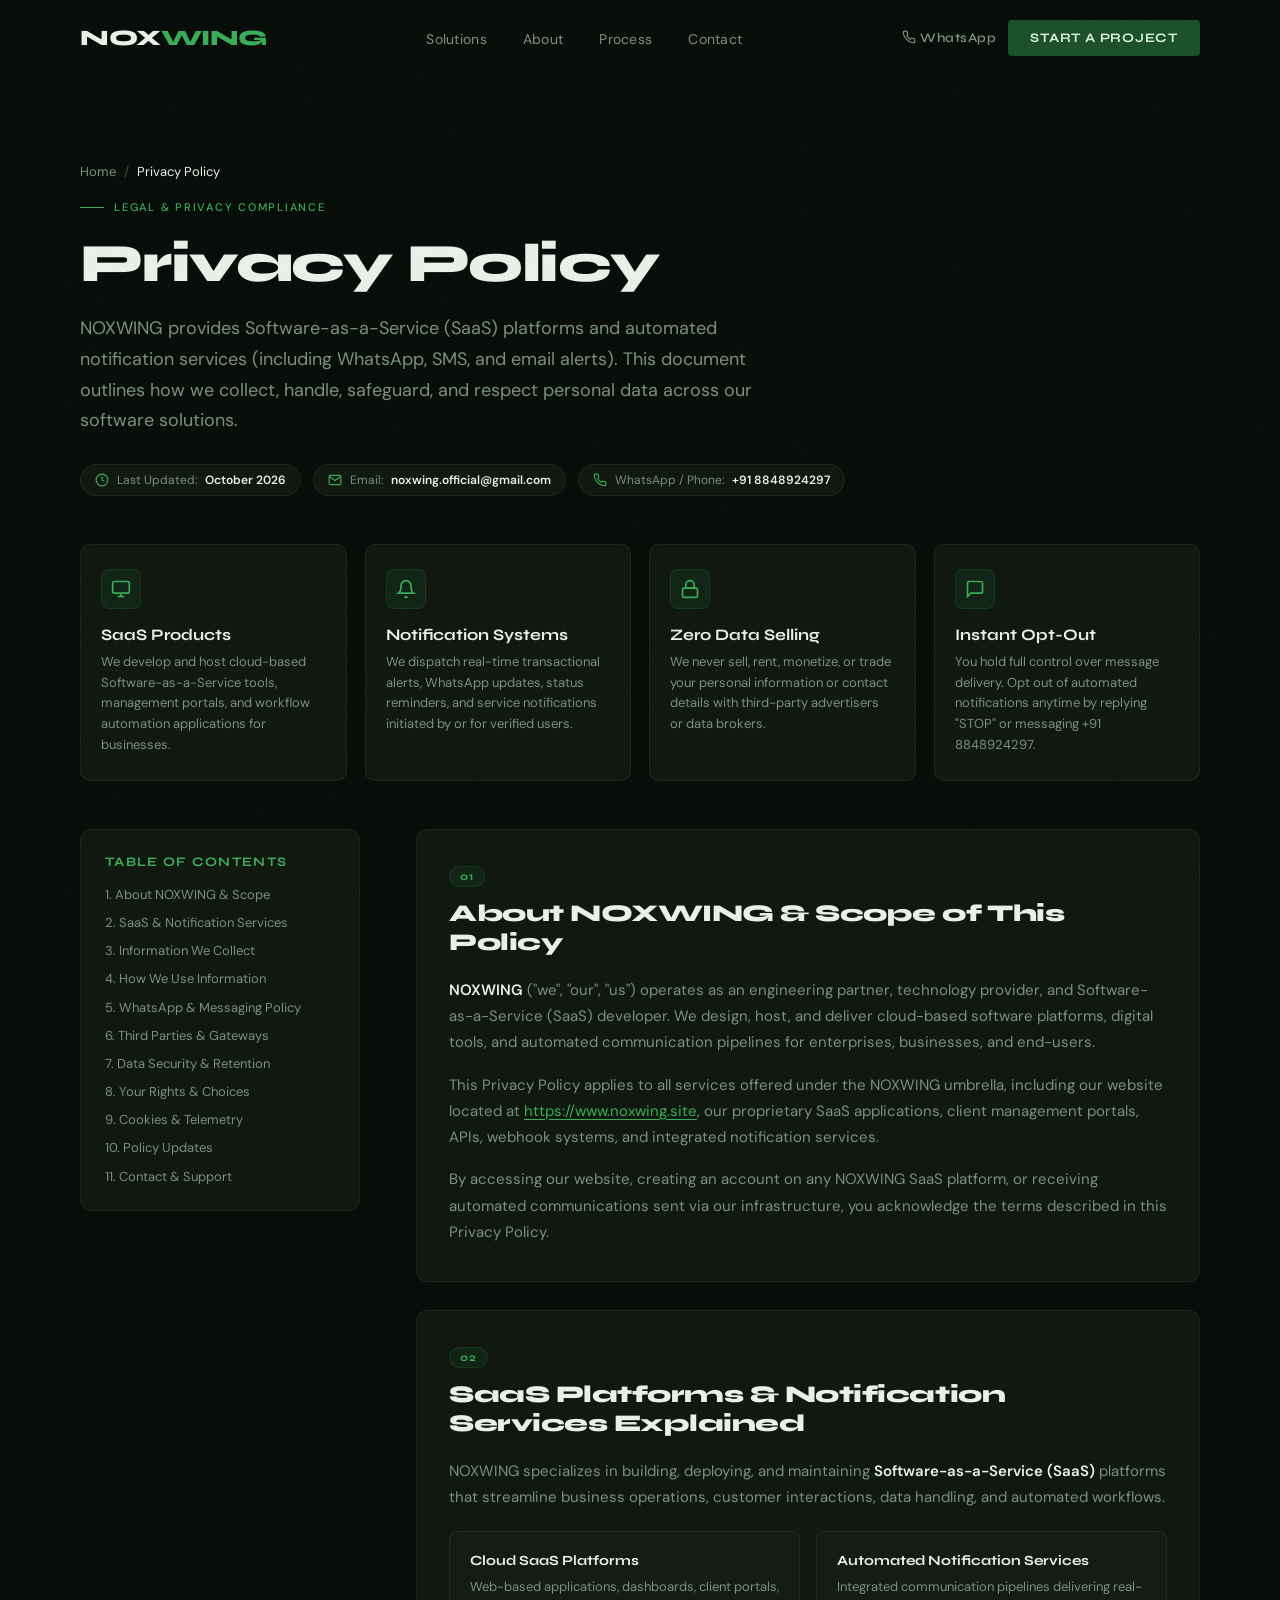
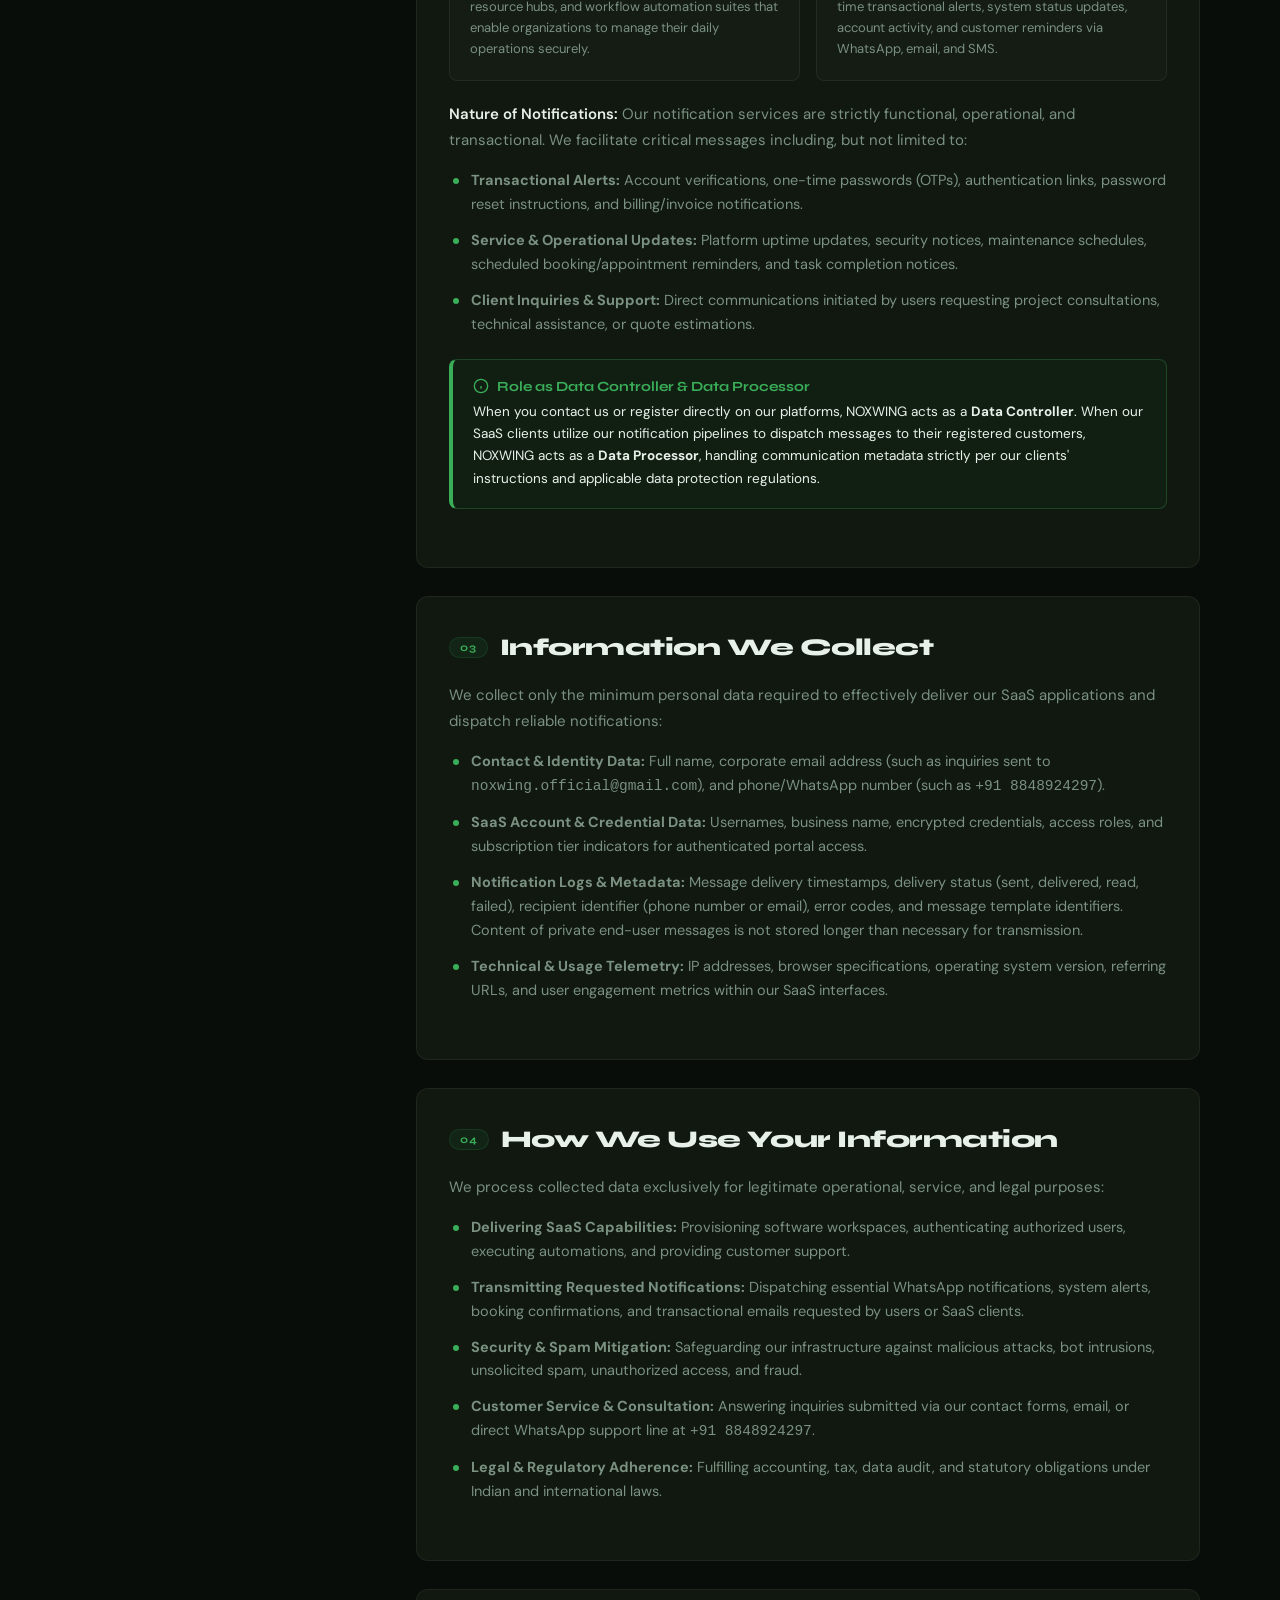
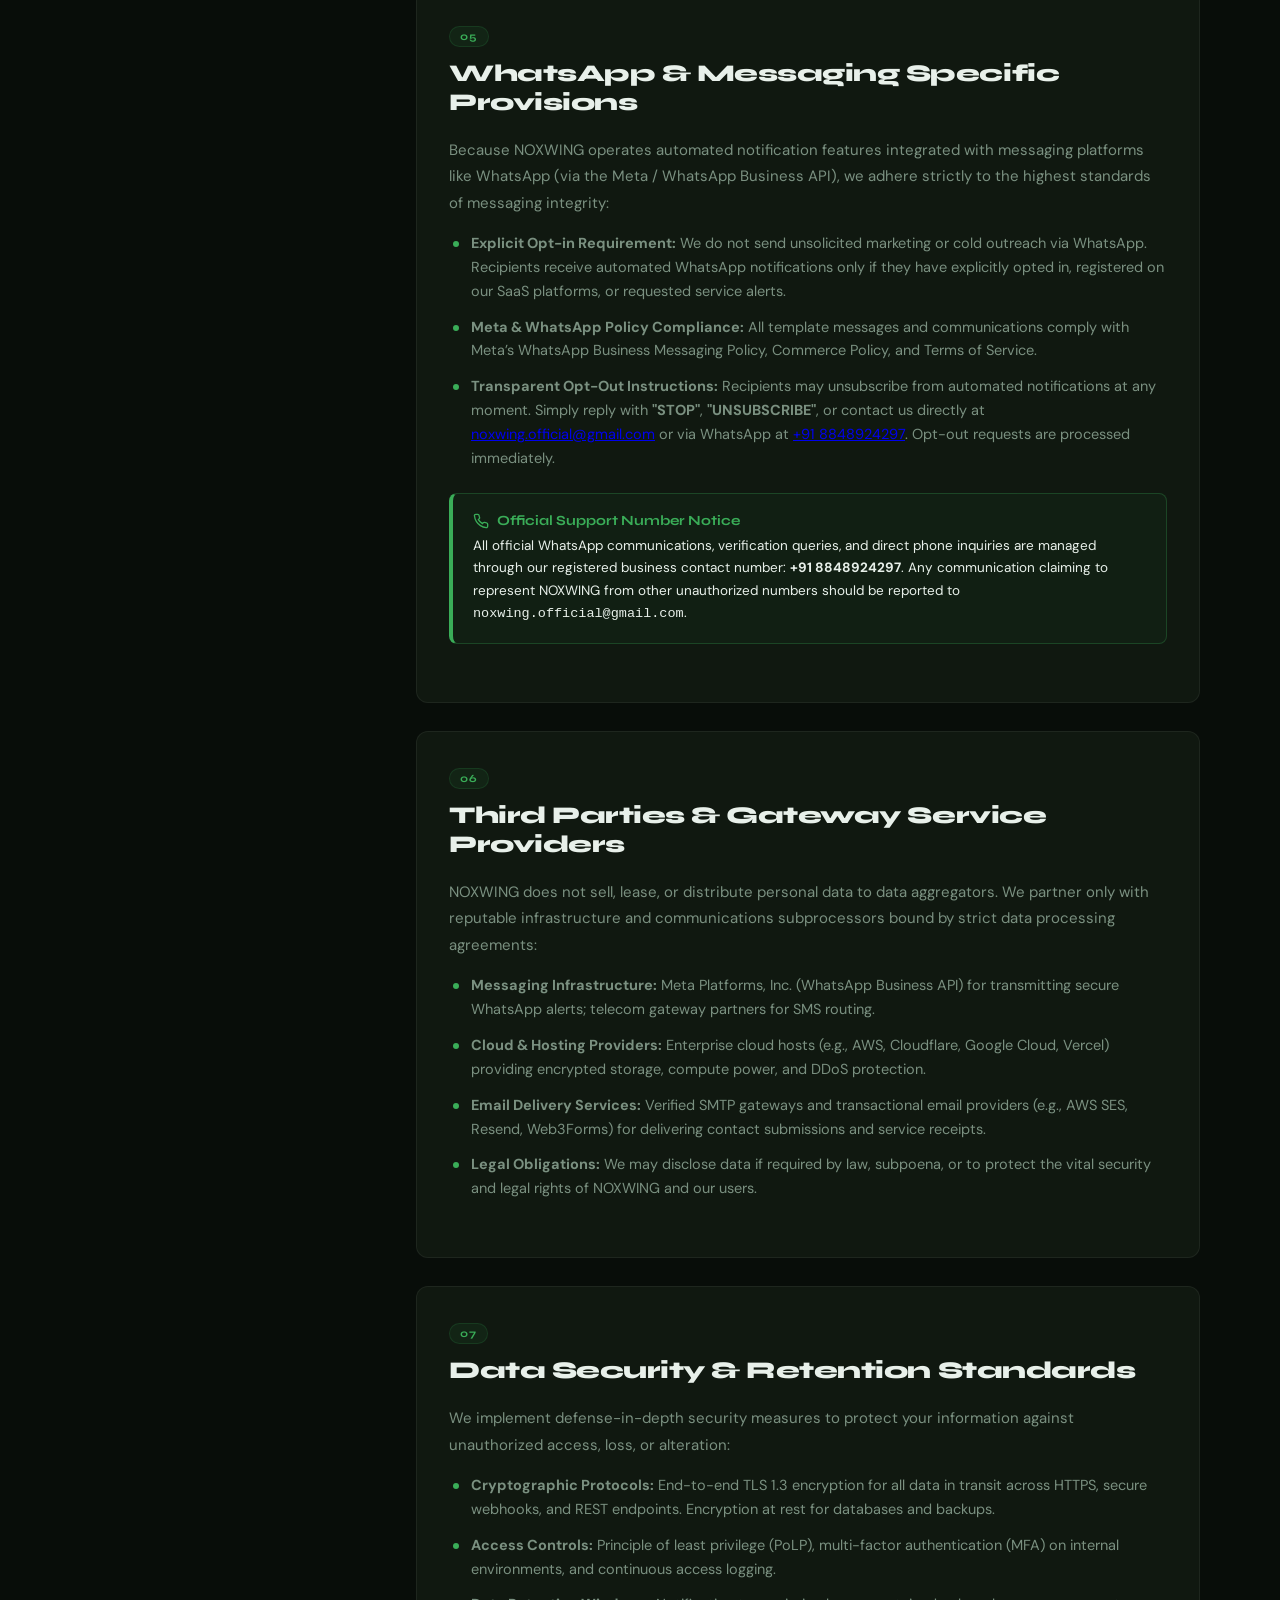
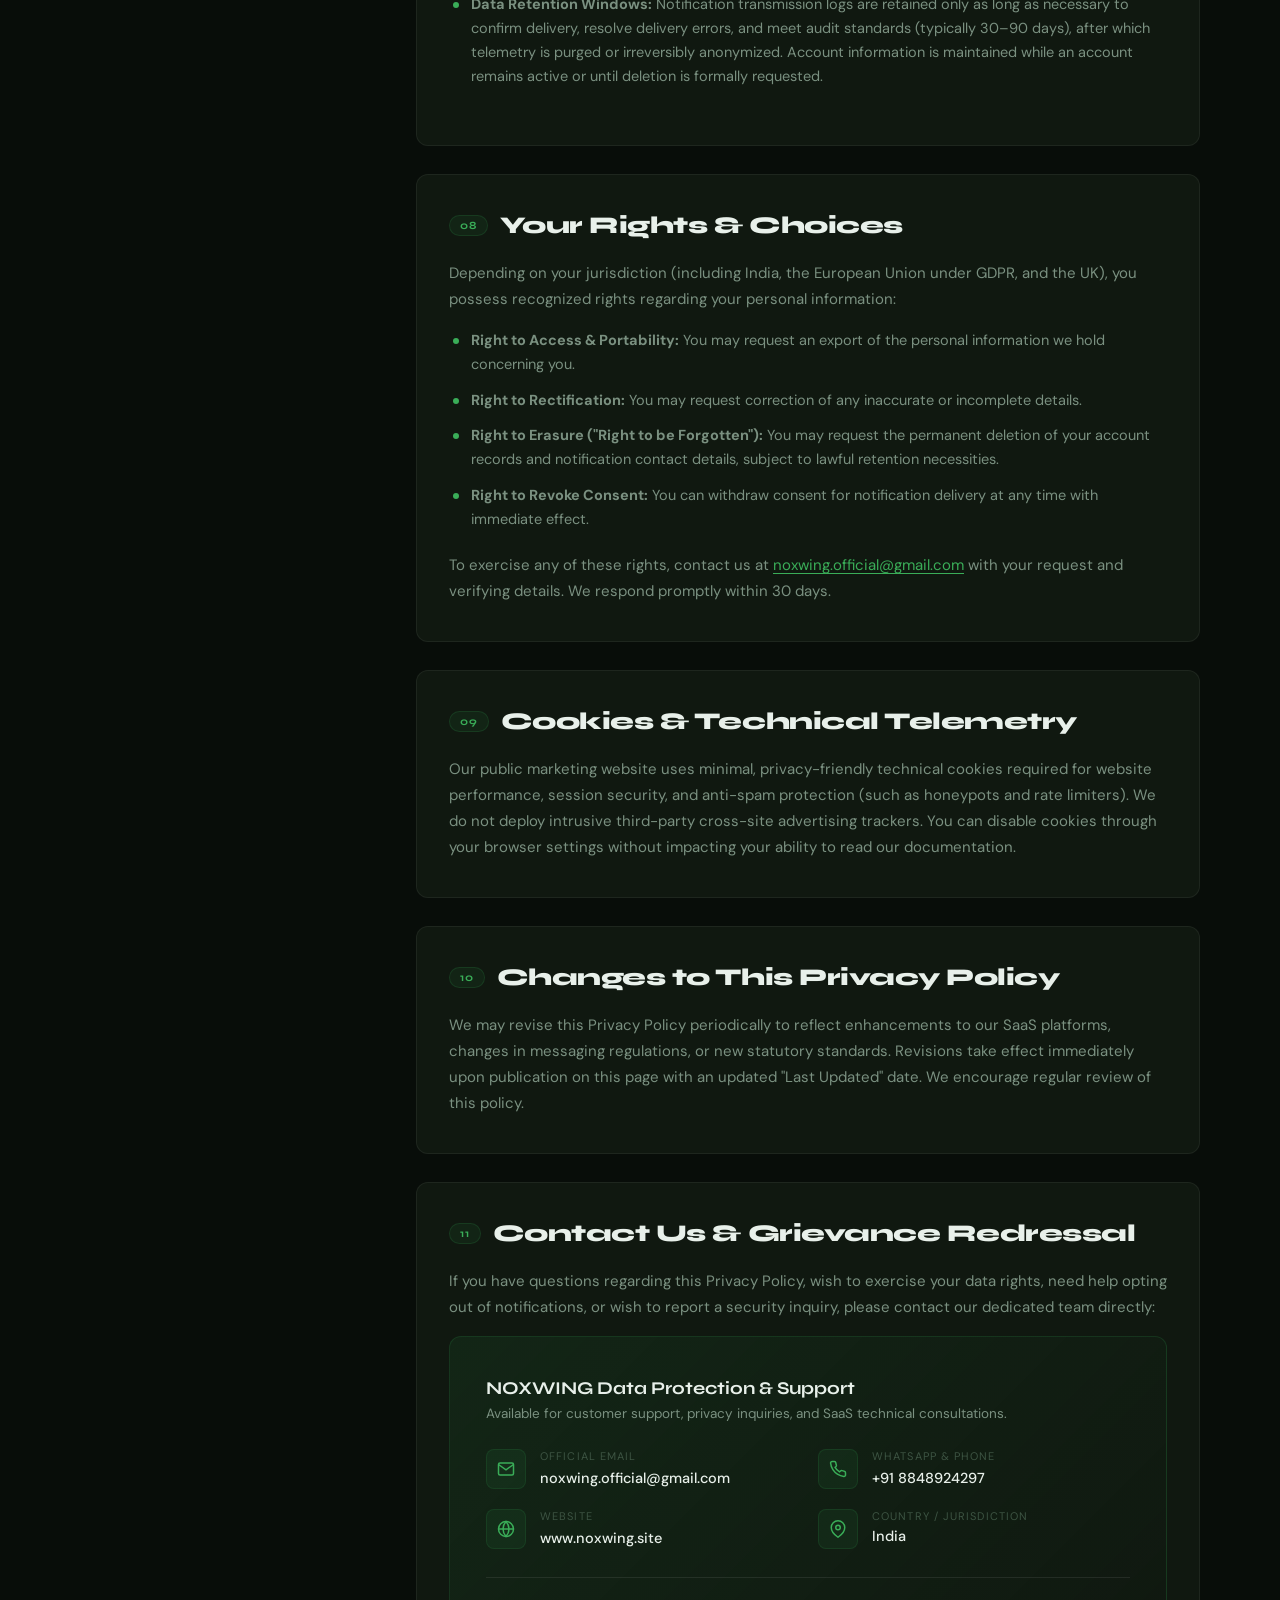
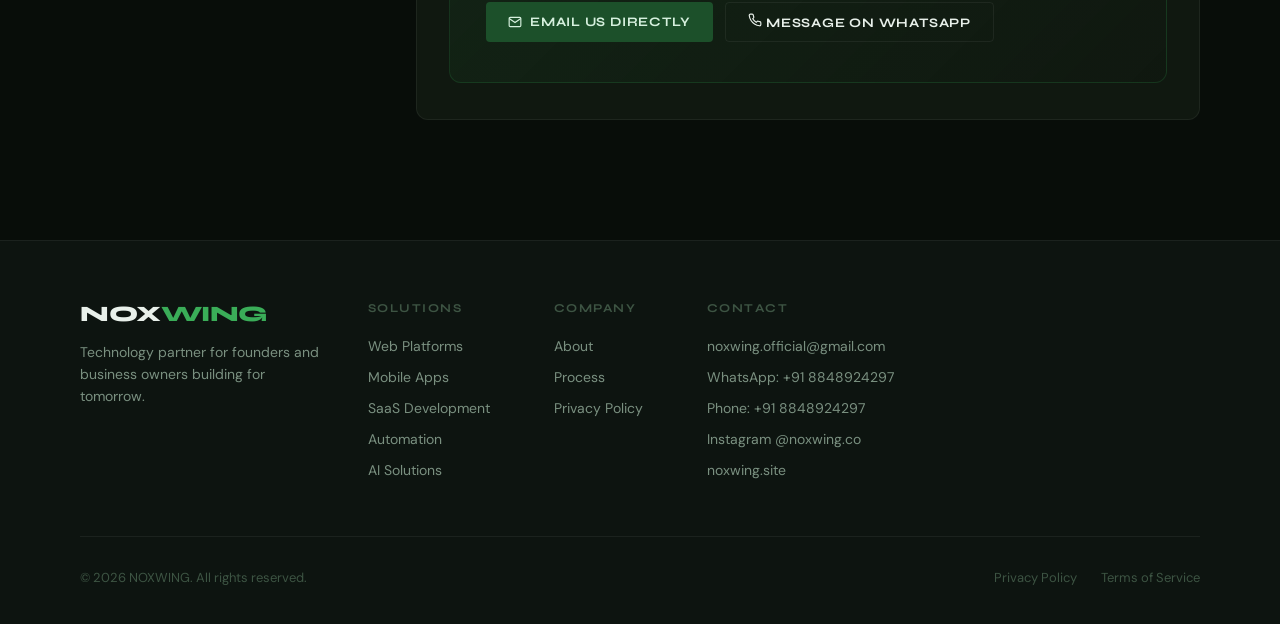
==== commit d54226a3: "fix(responsive): optimize mobile viewports, loader, navbar, menu and legal pages" ====
--- a/privacy.html
+++ b/privacy.html
@@ -22,15 +22,15 @@
     <link rel="canonical" href="https://www.noxwing.site/privacy.html" />
 
     <!-- CSS -->
-    <link rel="preload" href="/src/css/styles.css" as="style">
-    <link rel="stylesheet" href="/src/css/styles.css" />
+    <link rel="preload" href="src/css/styles.css" as="style">
+    <link rel="stylesheet" href="src/css/styles.css" />
 
     <!-- FAVICONS -->
-    <link rel="icon" href="/public/favicon.ico">
-    <link rel="apple-touch-icon" sizes="180x180" href="/public/apple-touch-icon.png">
-    <link rel="icon" type="image/png" sizes="32x32" href="/public/favicon-32x32.png">
-    <link rel="icon" type="image/png" sizes="16x16" href="/public/favicon-16x16.png">
-    <link rel="manifest" href="/public/site.webmanifest">
+    <link rel="icon" href="public/favicon.ico">
+    <link rel="apple-touch-icon" sizes="180x180" href="public/apple-touch-icon.png">
+    <link rel="icon" type="image/png" sizes="32x32" href="public/favicon-32x32.png">
+    <link rel="icon" type="image/png" sizes="16x16" href="public/favicon-16x16.png">
+    <link rel="manifest" href="public/site.webmanifest">
 
     <!-- OPEN GRAPH -->
     <meta property="og:type" content="website" />
@@ -661,7 +661,7 @@
         </div>
     </footer>
 
-    <script src="/src/js/main.js"></script>
+    <script src="src/js/main.js"></script>
 </body>
 
 </html>
--- a/src/css/styles.css
+++ b/src/css/styles.css
@@ -24,6 +24,9 @@
 
 html {
   scroll-behavior: smooth;
+  scroll-padding-top: 80px;
+  overflow-x: hidden;
+  max-width: 100vw;
 }
 
 body {
@@ -31,6 +34,7 @@
   background: var(--bg);
   color: var(--text);
   overflow-x: hidden;
+  max-width: 100vw;
   -webkit-font-smoothing: antialiased;
 }
 
@@ -53,7 +57,8 @@
   flex-direction: column;
   align-items: center;
   justify-content: center;
-  gap: 28px;
+  gap: 24px;
+  overflow: hidden;
   transition:
     opacity 0.7s cubic-bezier(0.16, 1, 0.3, 1),
     visibility 0.7s;
@@ -441,47 +446,94 @@
   right: 0;
   bottom: 0;
   z-index: 99;
-  background: rgba(8, 13, 9, 0.97);
+  background: rgba(8, 13, 9, 0.98);
   backdrop-filter: blur(24px);
+  -webkit-backdrop-filter: blur(24px);
   flex-direction: column;
   align-items: center;
   justify-content: center;
   gap: 8px;
   padding: 80px 24px 40px;
+  overflow-y: auto;
+  -webkit-overflow-scrolling: touch;
 }
 
 .mobile-menu.open {
   display: flex;
 }
 
-.mobile-menu a {
-  font-family: "Syne", sans-serif;
-  font-size: 28px;
+.mobile-menu > a {
+  font-family: "Syne", sans-serif;
+  font-size: 26px;
   font-weight: 800;
   letter-spacing: -0.02em;
   color: var(--text-muted);
   text-decoration: none;
-  padding: 12px 0;
+  padding: 10px 0;
   transition: color 0.2s;
   width: 100%;
   text-align: center;
 }
 
-.mobile-menu a:hover {
+.mobile-menu > a:hover {
   color: var(--text);
 }
 
 .mobile-menu-actions {
   display: flex;
+  flex-direction: column;
   gap: 12px;
-  margin-top: 32px;
-  flex-wrap: wrap;
+  margin-top: 24px;
+  width: 100%;
+  max-width: 280px;
+  align-items: stretch;
+}
+
+.mobile-menu-actions .btn-outline,
+.mobile-menu-actions .btn-primary {
+  font-family: "Syne", sans-serif;
+  font-size: 13px;
+  font-weight: 700;
+  letter-spacing: 0.06em;
+  text-transform: uppercase;
+  padding: 13px 20px;
+  width: 100%;
+  text-align: center;
   justify-content: center;
+  border-radius: 6px;
+  display: inline-flex;
+  align-items: center;
+  text-decoration: none;
+  transition: background 0.2s, border-color 0.2s, color 0.2s;
+}
+
+.mobile-menu-actions .btn-outline {
+  border: 1px solid var(--border-green);
+  color: var(--text);
+  background: transparent;
+}
+
+.mobile-menu-actions .btn-outline:hover {
+  background: var(--green-soft);
+  color: var(--text);
+}
+
+.mobile-menu-actions .btn-primary {
+  background: var(--green);
+  color: #d6f0de;
+  border: none;
+}
+
+.mobile-menu-actions .btn-primary:hover {
+  background: var(--green-mid);
+  color: #d6f0de;
 }
 
 /* ── HERO ── */
 
 #hero {
+  position: relative;
+  overflow: hidden;
   padding: 120px 0 80px;
 }
 
@@ -2141,6 +2193,8 @@
   color: var(--text-muted);
   text-decoration: none;
   transition: color 0.2s;
+  overflow-wrap: anywhere;
+  word-break: break-word;
 }
 
 .footer-links a:hover {
@@ -2233,8 +2287,23 @@
 
 /* ── SMALL PHONE (≤360px) ── */
 @media (max-width: 360px) {
+  .nav-logo {
+    font-size: 18px;
+  }
+
+  .nav-cta .btn-primary {
+    font-size: 10.5px;
+    padding: 8px 10px;
+  }
+
+  .nav-hamburger {
+    width: 34px;
+    height: 34px;
+    padding: 7px;
+  }
+
   .hero-headline {
-    font-size: 32px;
+    font-size: 30px;
   }
 
   .hero-actions {
@@ -2250,6 +2319,28 @@
 
   .nav-cta .btn-ghost {
     display: none;
+  }
+}
+
+/* ── PREVENT IOS INPUT AUTO-ZOOM ── */
+@media (max-width: 768px) {
+  .form-input,
+  .form-textarea,
+  .form-select {
+    font-size: 16px;
+  }
+}
+
+@media (max-width: 480px) {
+  .loader-logo {
+    font-size: 24px;
+  }
+  .loader-bar-wrap {
+    width: 180px;
+  }
+  .loader-orb {
+    width: 320px;
+    height: 320px;
   }
 }
 
@@ -2715,3 +2806,86 @@
   border-top: 1px solid rgba(255, 255, 255, 0.08);
 }
 
+/* ── POLICY RESPONSIVE MOBILE (≤640px) ── */
+@media (max-width: 640px) {
+  .policy-main {
+    padding: 105px 0 60px;
+  }
+
+  .policy-hero {
+    margin-bottom: 32px;
+  }
+
+  .policy-title {
+    font-size: 30px;
+    margin-bottom: 14px;
+  }
+
+  .policy-subtitle {
+    font-size: 15px;
+    line-height: 1.65;
+    margin-bottom: 20px;
+  }
+
+  .policy-meta-bar {
+    gap: 8px;
+  }
+
+  .policy-meta-pill {
+    font-size: 11.5px;
+    padding: 7px 12px;
+    width: 100%;
+    word-break: break-word;
+    overflow-wrap: anywhere;
+    border-radius: 8px;
+    display: flex;
+  }
+
+  .policy-section-card {
+    padding: 22px 16px;
+    border-radius: 10px;
+  }
+
+  .policy-section-title {
+    font-size: 18px;
+  }
+
+  .policy-p {
+    font-size: 14px;
+    line-height: 1.7;
+  }
+
+  .policy-list-item {
+    font-size: 13.5px;
+    line-height: 1.6;
+    gap: 10px;
+  }
+
+  .policy-callout {
+    padding: 14px 16px;
+    margin: 16px 0;
+  }
+
+  .policy-callout-text {
+    font-size: 13px;
+  }
+
+  .policy-contact-card {
+    padding: 24px 16px;
+  }
+
+  .policy-actions-row {
+    flex-direction: column;
+    gap: 10px;
+  }
+
+  .policy-actions-row .btn-primary,
+  .policy-actions-row .btn-outline {
+    width: 100%;
+    text-align: center;
+    justify-content: center;
+    padding: 12px 18px;
+  }
+}
+
+
--- a/src/css/styles.css
+++ b/src/css/styles.css
@@ -24,6 +24,9 @@
 
 html {
   scroll-behavior: smooth;
+  scroll-padding-top: 80px;
+  overflow-x: hidden;
+  max-width: 100vw;
 }
 
 body {
@@ -31,6 +34,7 @@
   background: var(--bg);
   color: var(--text);
   overflow-x: hidden;
+  max-width: 100vw;
   -webkit-font-smoothing: antialiased;
 }
 
@@ -53,7 +57,8 @@
   flex-direction: column;
   align-items: center;
   justify-content: center;
-  gap: 28px;
+  gap: 24px;
+  overflow: hidden;
   transition:
     opacity 0.7s cubic-bezier(0.16, 1, 0.3, 1),
     visibility 0.7s;
@@ -441,47 +446,94 @@
   right: 0;
   bottom: 0;
   z-index: 99;
-  background: rgba(8, 13, 9, 0.97);
+  background: rgba(8, 13, 9, 0.98);
   backdrop-filter: blur(24px);
+  -webkit-backdrop-filter: blur(24px);
   flex-direction: column;
   align-items: center;
   justify-content: center;
   gap: 8px;
   padding: 80px 24px 40px;
+  overflow-y: auto;
+  -webkit-overflow-scrolling: touch;
 }
 
 .mobile-menu.open {
   display: flex;
 }
 
-.mobile-menu a {
-  font-family: "Syne", sans-serif;
-  font-size: 28px;
+.mobile-menu > a {
+  font-family: "Syne", sans-serif;
+  font-size: 26px;
   font-weight: 800;
   letter-spacing: -0.02em;
   color: var(--text-muted);
   text-decoration: none;
-  padding: 12px 0;
+  padding: 10px 0;
   transition: color 0.2s;
   width: 100%;
   text-align: center;
 }
 
-.mobile-menu a:hover {
+.mobile-menu > a:hover {
   color: var(--text);
 }
 
 .mobile-menu-actions {
   display: flex;
+  flex-direction: column;
   gap: 12px;
-  margin-top: 32px;
-  flex-wrap: wrap;
+  margin-top: 24px;
+  width: 100%;
+  max-width: 280px;
+  align-items: stretch;
+}
+
+.mobile-menu-actions .btn-outline,
+.mobile-menu-actions .btn-primary {
+  font-family: "Syne", sans-serif;
+  font-size: 13px;
+  font-weight: 700;
+  letter-spacing: 0.06em;
+  text-transform: uppercase;
+  padding: 13px 20px;
+  width: 100%;
+  text-align: center;
   justify-content: center;
+  border-radius: 6px;
+  display: inline-flex;
+  align-items: center;
+  text-decoration: none;
+  transition: background 0.2s, border-color 0.2s, color 0.2s;
+}
+
+.mobile-menu-actions .btn-outline {
+  border: 1px solid var(--border-green);
+  color: var(--text);
+  background: transparent;
+}
+
+.mobile-menu-actions .btn-outline:hover {
+  background: var(--green-soft);
+  color: var(--text);
+}
+
+.mobile-menu-actions .btn-primary {
+  background: var(--green);
+  color: #d6f0de;
+  border: none;
+}
+
+.mobile-menu-actions .btn-primary:hover {
+  background: var(--green-mid);
+  color: #d6f0de;
 }
 
 /* ── HERO ── */
 
 #hero {
+  position: relative;
+  overflow: hidden;
   padding: 120px 0 80px;
 }
 
@@ -2141,6 +2193,8 @@
   color: var(--text-muted);
   text-decoration: none;
   transition: color 0.2s;
+  overflow-wrap: anywhere;
+  word-break: break-word;
 }
 
 .footer-links a:hover {
@@ -2233,8 +2287,23 @@
 
 /* ── SMALL PHONE (≤360px) ── */
 @media (max-width: 360px) {
+  .nav-logo {
+    font-size: 18px;
+  }
+
+  .nav-cta .btn-primary {
+    font-size: 10.5px;
+    padding: 8px 10px;
+  }
+
+  .nav-hamburger {
+    width: 34px;
+    height: 34px;
+    padding: 7px;
+  }
+
   .hero-headline {
-    font-size: 32px;
+    font-size: 30px;
   }
 
   .hero-actions {
@@ -2250,6 +2319,28 @@
 
   .nav-cta .btn-ghost {
     display: none;
+  }
+}
+
+/* ── PREVENT IOS INPUT AUTO-ZOOM ── */
+@media (max-width: 768px) {
+  .form-input,
+  .form-textarea,
+  .form-select {
+    font-size: 16px;
+  }
+}
+
+@media (max-width: 480px) {
+  .loader-logo {
+    font-size: 24px;
+  }
+  .loader-bar-wrap {
+    width: 180px;
+  }
+  .loader-orb {
+    width: 320px;
+    height: 320px;
   }
 }
 
@@ -2715,3 +2806,86 @@
   border-top: 1px solid rgba(255, 255, 255, 0.08);
 }
 
+/* ── POLICY RESPONSIVE MOBILE (≤640px) ── */
+@media (max-width: 640px) {
+  .policy-main {
+    padding: 105px 0 60px;
+  }
+
+  .policy-hero {
+    margin-bottom: 32px;
+  }
+
+  .policy-title {
+    font-size: 30px;
+    margin-bottom: 14px;
+  }
+
+  .policy-subtitle {
+    font-size: 15px;
+    line-height: 1.65;
+    margin-bottom: 20px;
+  }
+
+  .policy-meta-bar {
+    gap: 8px;
+  }
+
+  .policy-meta-pill {
+    font-size: 11.5px;
+    padding: 7px 12px;
+    width: 100%;
+    word-break: break-word;
+    overflow-wrap: anywhere;
+    border-radius: 8px;
+    display: flex;
+  }
+
+  .policy-section-card {
+    padding: 22px 16px;
+    border-radius: 10px;
+  }
+
+  .policy-section-title {
+    font-size: 18px;
+  }
+
+  .policy-p {
+    font-size: 14px;
+    line-height: 1.7;
+  }
+
+  .policy-list-item {
+    font-size: 13.5px;
+    line-height: 1.6;
+    gap: 10px;
+  }
+
+  .policy-callout {
+    padding: 14px 16px;
+    margin: 16px 0;
+  }
+
+  .policy-callout-text {
+    font-size: 13px;
+  }
+
+  .policy-contact-card {
+    padding: 24px 16px;
+  }
+
+  .policy-actions-row {
+    flex-direction: column;
+    gap: 10px;
+  }
+
+  .policy-actions-row .btn-primary,
+  .policy-actions-row .btn-outline {
+    width: 100%;
+    text-align: center;
+    justify-content: center;
+    padding: 12px 18px;
+  }
+}
+
+
